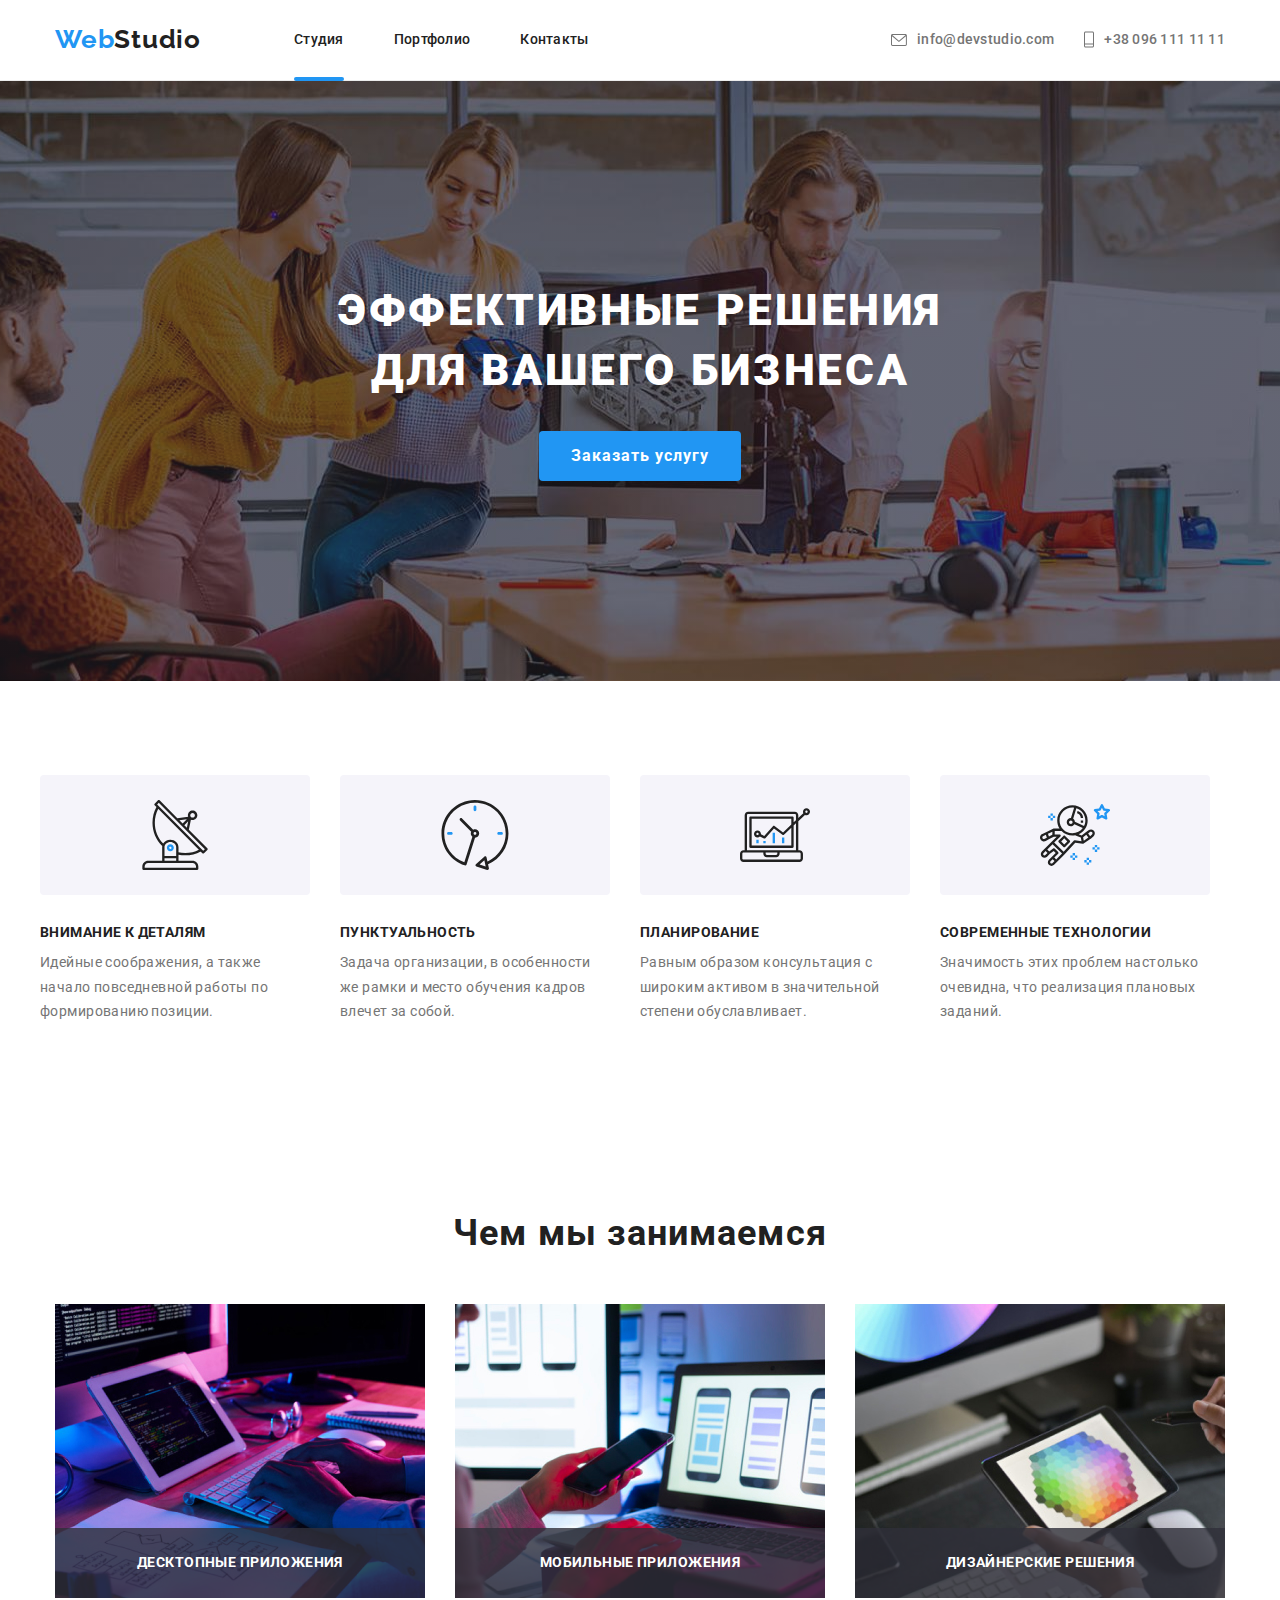
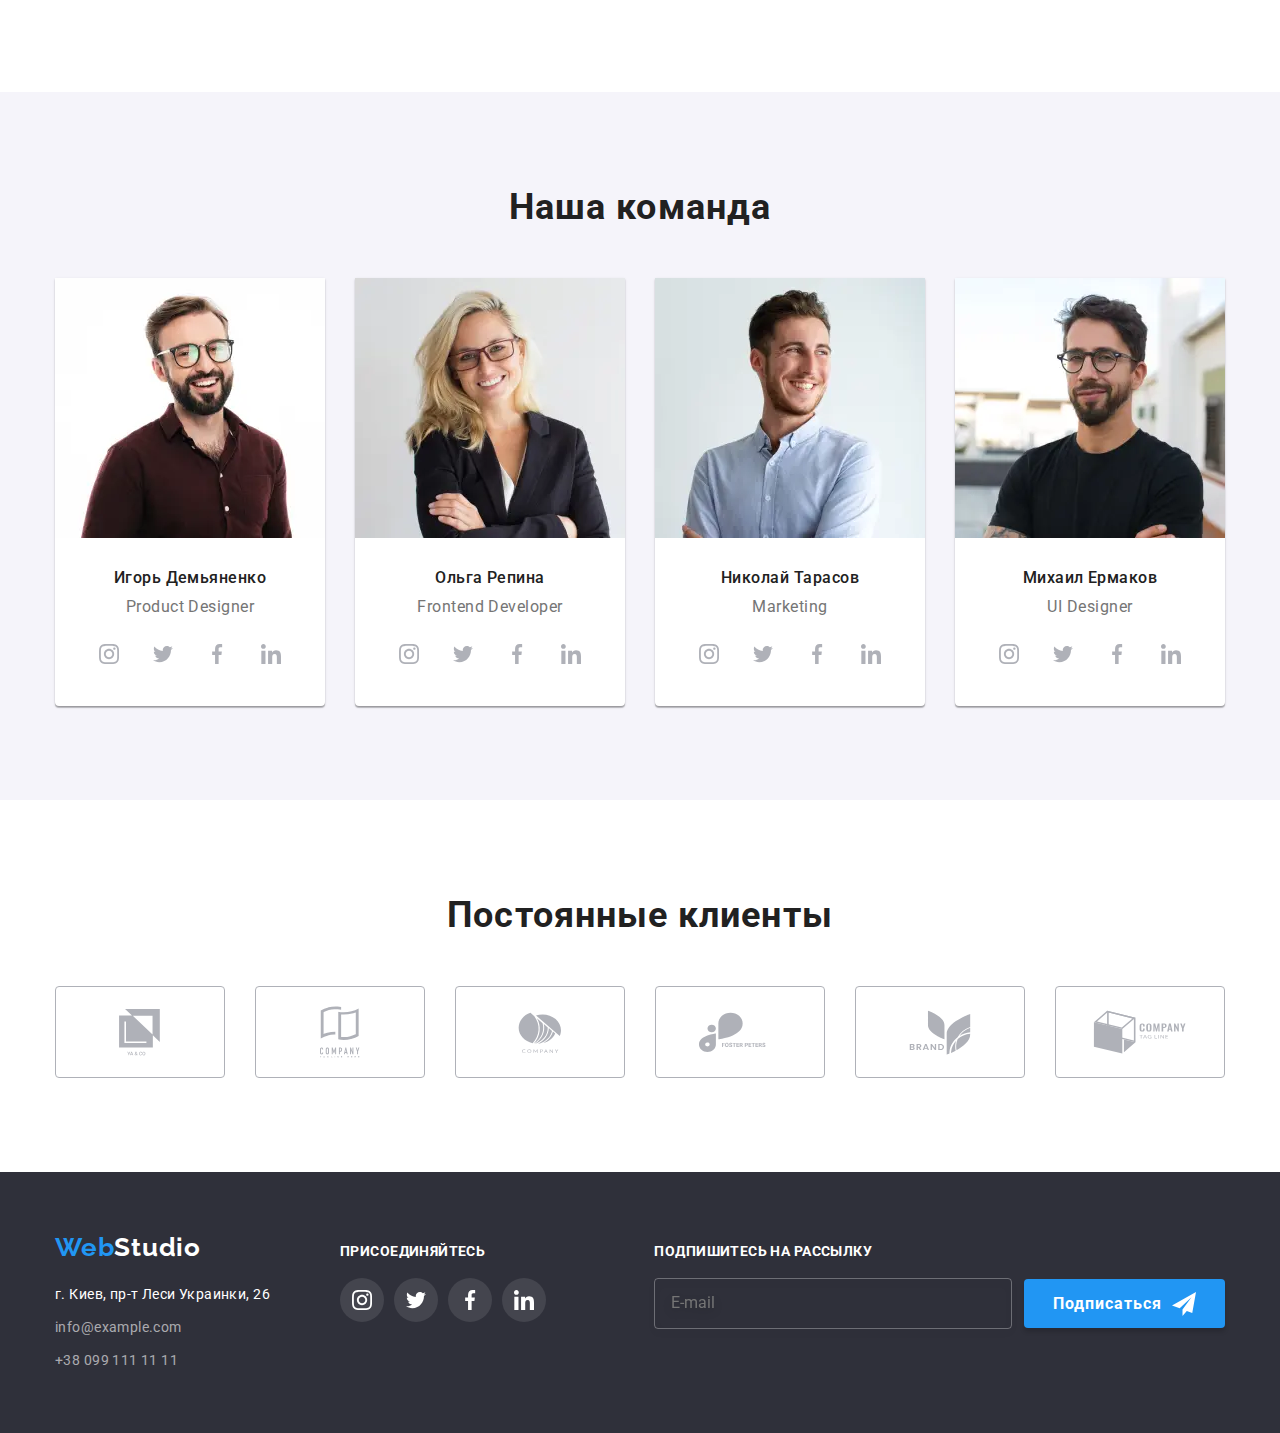
==== index.html @ b98cf5eb "added mobile and tablet version for index.html header and footer" ====
<!DOCTYPE html>
<html lang="ru">
  <head>
    <meta charset="UTF-8" />
    <meta http-equiv="X-UA-Compatible" content="IE=edge" />
    <meta name="viewport" content="width=device-width, initial-scale=1.0" />
    <title>WebStudio</title>
    <link rel="preconnect" href="https://fonts.googleapis.com" />
    <link rel="preconnect" href="https://fonts.gstatic.com" crossorigin />
    <link
      href="https://fonts.googleapis.com/css2?family=Raleway:wght@700&family=Roboto:wght@400;500;700;900&display=swap"
      rel="stylesheet"
    />
    <link
      rel="stylesheet"
      href="https://cdnjs.cloudflare.com/ajax/libs/modern-normalize/1.1.0/modern-normalize.min.css"
    />
    <link rel="stylesheet" href="css/main.min.css" />
  </head>
  <body>
    <!-- /* -------------------header-------------------------- */ -->
    <header class="header-main">
      <div class="container header-container nav-pos">
        <nav>
          <div class="nav-pos">
            <a href="index.html" lang="en" class="link logo">
              Web<span class="link logo-color">Studio</span>
            </a>
            <ul class="nav header__nav">
              <li class="nav__item">
                <a href="index.html" class="nav__link current">Студия</a>
              </li>
              <li class="nav__item">
                <a href="portfolio.html" class="nav__link">Портфолио</a>
              </li>
              <li class="nav__item">
                <a href="" class="nav__link">Контакты</a>
              </li>
            </ul>
          </div>
        </nav>
        <ul class="nav-contacts">
          <li class="nav-contacts__item">
            <a class="nav-contacts__link" href="mailto:info@devstudio.com">
              <svg width="16px" height="20px" class="header-icon">
                <use href="./images/symbol-defs.svg#icon-mail"></use>
              </svg>
              info@devstudio.com</a
            >
          </li>
          <li class="nav-contacts__item">
            <a class="nav-contacts__link" href="tel:+380961111111">
              <svg width="10px" height="17px" class="header-icon">
                <use href="./images/symbol-defs.svg#icon-phone"></use>
              </svg>
              +38 096 111 11 11</a
            >
          </li>
        </ul>
        <button class="mobile-menu-button" type="button">
          <svg class="mobile-menu-button-icon">
            <use href="./images/symbol-defs.svg#icon-menu"></use>
          </svg>
        </button>
      </div>
    </header>
    <!-- /* -------------------main-------------------------- */ -->
    <main>
      <section class="hero-section overlay">
        <div class="container">
          <h1 class="hero-title">Эффективные решения для вашего бизнеса</h1>
          <button type="button" data-modal-open class="main-btn">
            Заказать услугу
          </button>
        </div>
      </section>
      <section class="section1 section">
        <div class="container">
          <h2 class="section1-header visually-hidden">Наши преимущества</h2>
          <ul class="list section1">
            <li class="item">
              <div class="icon-box">
                <svg width="70px" height="70px">
                  <use href="./images/symbol-defs.svg#icon-antenna"></use>
                </svg>
              </div>
              <h3 class="section1-title">Внимание к деталям</h3>
              <p class="section1-text">
                Идейные соображения, а также начало повседневной работы по
                формированию позиции.
              </p>
            </li>
            <li class="item">
              <div class="icon-box">
                <svg width="70px" height="70px">
                  <use href="./images/symbol-defs.svg#icon-clock"></use>
                </svg>
              </div>
              <h3 class="section1-title">Пунктуальность</h3>
              <p class="section1-text">
                Задача организации, в особенности же рамки и место обучения
                кадров влечет за собой.
              </p>
            </li>
            <li class="item">
              <div class="icon-box">
                <svg width="70px" height="70px">
                  <use href="./images/symbol-defs.svg#icon-diagram"></use>
                </svg>
              </div>
              <h3 class="section1-title">Планирование</h3>
              <p class="section1-text">
                Равным образом консультация с широким активом в значительной
                степени обуславливает.
              </p>
            </li>
            <li class="item">
              <div class="icon-box">
                <svg width="70px" height="70px">
                  <use href="./images/symbol-defs.svg#icon-astronaut"></use>
                </svg>
              </div>
              <h3 class="section1-title">Современные технологии</h3>
              <p class="section1-text">
                Значимость этих проблем настолько очевидна, что реализация
                плановых заданий.
              </p>
            </li>
          </ul>
        </div>
      </section>
      <section class="section about-us-section">
        <div class="container padding0">
          <h2 class="section2-header">Чем мы занимаемся</h2>
          <ul class="list section2">
            <li class="item">
              <img src="images/box1.jpg" alt="Верстка" width="370" />
              <div class="about-us-box">
                <p class="about-us-text">Десктопные приложения</p>
              </div>
            </li>
            <li class="item">
              <img
                src="images/box2.jpg"
                alt="Настройка веб сайта"
                width="370"
              />
              <div class="about-us-box">
                <p class="about-us-text">Мобильные приложения</p>
              </div>
            </li>
            <li class="item">
              <img src="images/box3.jpg" alt="Дизайн" width="370" />
              <div class="about-us-box">
                <p class="about-us-text">Дизайнерские решения</p>
              </div>
            </li>
          </ul>
        </div>
      </section>
      <section class="section team">
        <div class="container">
          <h2 class="section3-header">Наша команда</h2>
          <ul class="list section3">
            <li class="item">
              <picture>
                <source
                  media="(min-width: 1200px)"
                  srcset="
                    ./images/team/team1.webp    1x,
                    ./images/team/team1@2x.webp 2x
                  "
                  type="image/webp"
                />
                <source
                  media="(min-width: 1200px)"
                  srcset="
                    ./images/team/team1.jpg    1x,
                    ./images/team/team1@2x.jpg 2x
                  "
                />
                <source media="(min-width: 768px)"
                srcset="./images/team/team1-tablet.webp 1x,
                ./images/team/team1-tablet@2x.webp 2x" " type="image/webp" />
                <source
                  media="(min-width: 768px)"
                  srcset="
                    ./images/team/team1-tablet.jpg    1x,
                    ./images/team/team1-tablet@2x.jpg 2x
                  "
                />
                <source
                  media="(min-width: 280px)"
                  srcset="
                    ./images/team/team1-mobile.webp    1x,
                    ./images/team/team1-mobile@2x.webp 2x
                  "
                  type="image/webp"
                />
                <source
                  media="(min-width: 280px)"
                  srcset="
                    ./images/team/team1-mobile.jpg    1x,
                    ./images/team/team1-mobile@2x.jpg 2x
                  "
                />
                <img
                  src="./images/team/team1.jpg"
                  alt="Игорь Демьяненко"
                  loading="lazy"
                />
              </picture>
              <div class="card-align">
                <h3 class="section3-title">Игорь Демьяненко</h3>
                <p lang="en" class="section3-text">Product Designer</p>
                <ul class="team-social social-list list">
                  <li class="social-item">
                    <a href="" class="social-link link">
                      <svg class="social-icon" width="20px" height="20px">
                        <use
                          href="./images/symbol-defs.svg#icon-instagram"
                        ></use>
                      </svg>
                    </a>
                  </li>
                  <li class="social-item">
                    <a href="" class="social-link link">
                      <svg class="social-icon" width="20px" height="20px">
                        <use href="./images/symbol-defs.svg#icon-twitter"></use>
                      </svg>
                    </a>
                  </li>
                  <li class="social-item">
                    <a href="" class="social-link link">
                      <svg class="social-icon" width="20px" height="20px">
                        <use
                          href="./images/symbol-defs.svg#icon-facebook"
                        ></use>
                      </svg>
                    </a>
                  </li>
                  <li class="social-item">
                    <a href="" class="social-link link">
                      <svg class="social-icon" width="20px" height="20px">
                        <use
                          href="./images/symbol-defs.svg#icon-linkedin"
                        ></use>
                      </svg>
                    </a>
                  </li>
                </ul>
              </div>
            </li>
            <li class="item">
              <picture>
                <source
                  media="(min-width: 1200px)"
                  srcset="
                    ./images/team/team2.webp    1x,
                    ./images/team/team2@2x.webp 2x
                  "
                  type="image/webp"
                />
                <source
                  media="(min-width: 1200px)"
                  srcset="
                    ./images/team/team2.jpg    1x,
                    ./images/team/team2@2x.jpg 2x
                  "
                />
                <source media="(min-width: 768px)"
                srcset="./images/team/team2-tablet.webp 1x,
                ./images/team/team2-tablet@2x.webp 2x" " type="image/webp" />
                <source
                  media="(min-width: 768px)"
                  srcset="
                    ./images/team/team2-tablet.jpg    1x,
                    ./images/team/team2-tablet@2x.jpg 2x
                  "
                />
                <source
                  media="(min-width: 280px)"
                  srcset="
                    ./images/team/team2-mobile.webp    1x,
                    ./images/team/team2-mobile@2x.webp 2x
                  "
                  type="image/webp"
                />
                <source
                  media="(min-width: 280px)"
                  srcset="
                    ./images/team/team2-mobile.jpg    1x,
                    ./images/team/team2-mobile@2x.jpg 2x
                  "
                />
                <img
                  src="./images/team/team2.jpg"
                  alt="Ольга Репина"
                  loading="lazy"
                />
              </picture>
              <div class="card-align">
                <h3 class="section3-title">Ольга Репина</h3>
                <p lang="en" class="section3-text">Frontend Developer</p>
                <ul class="team-social social-list list">
                  <li class="social-item">
                    <a href="" class="social-link link">
                      <svg class="social-icon" width="20px" height="20px">
                        <use
                          href="./images/symbol-defs.svg#icon-instagram"
                        ></use>
                      </svg>
                    </a>
                  </li>
                  <li class="social-item">
                    <a href="" class="social-link link">
                      <svg class="social-icon" width="20px" height="20px">
                        <use href="./images/symbol-defs.svg#icon-twitter"></use>
                      </svg>
                    </a>
                  </li>
                  <li class="social-item">
                    <a href="" class="social-link link">
                      <svg class="social-icon" width="20px" height="20px">
                        <use
                          href="./images/symbol-defs.svg#icon-facebook"
                        ></use>
                      </svg>
                    </a>
                  </li>
                  <li class="social-item">
                    <a href="" class="social-link link">
                      <svg class="social-icon" width="20px" height="20px">
                        <use
                          href="./images/symbol-defs.svg#icon-linkedin"
                        ></use>
                      </svg>
                    </a>
                  </li>
                </ul>
              </div>
            </li>
            <li class="item">
              <picture>
                <source
                  media="(min-width: 1200px)"
                  srcset="
                    ./images/team/team3.webp    1x,
                    ./images/team/team3@2x.webp 2x
                  "
                  type="image/webp"
                />
                <source
                  media="(min-width: 1200px)"
                  srcset="
                    ./images/team/team3.jpg    1x,
                    ./images/team/team3@2x.jpg 2x
                  "
                />
                <source media="(min-width: 768px)"
                srcset="./images/team/team3-tablet.webp 1x,
                ./images/team/team3-tablet@2x.webp 2x" " type="image/webp" />
                <source
                  media="(min-width: 768px)"
                  srcset="
                    ./images/team/team3-tablet.jpg    1x,
                    ./images/team/team3-tablet@2x.jpg 2x
                  "
                />
                <source
                  media="(min-width: 280px)"
                  srcset="
                    ./images/team/team3-mobile.webp    1x,
                    ./images/team/team3-mobile@2x.webp 2x
                  "
                  type="image/webp"
                />
                <source
                  media="(min-width: 280px)"
                  srcset="
                    ./images/team/team3-mobile.jpg    1x,
                    ./images/team/team3-mobile@2x.jpg 2x
                  "
                />
                <img
                  src="./images/team/team3.jpg"
                  alt="Николай Тарасов"
                  loading="lazy"
                />
              </picture>
              <div class="card-align">
                <h3 class="section3-title">Николай Тарасов</h3>
                <p lang="en" class="section3-text">Marketing</p>
                <ul class="team-social social-list list">
                  <li class="social-item">
                    <a href="" class="social-link link">
                      <svg class="social-icon" width="20px" height="20px">
                        <use
                          href="./images/symbol-defs.svg#icon-instagram"
                        ></use>
                      </svg>
                    </a>
                  </li>
                  <li class="social-item">
                    <a href="" class="social-link link">
                      <svg class="social-icon" width="20px" height="20px">
                        <use href="./images/symbol-defs.svg#icon-twitter"></use>
                      </svg>
                    </a>
                  </li>
                  <li class="social-item">
                    <a href="" class="social-link link">
                      <svg class="social-icon" width="20px" height="20px">
                        <use
                          href="./images/symbol-defs.svg#icon-facebook"
                        ></use>
                      </svg>
                    </a>
                  </li>
                  <li class="social-item">
                    <a href="" class="social-link link">
                      <svg class="social-icon" width="20px" height="20px">
                        <use
                          href="./images/symbol-defs.svg#icon-linkedin"
                        ></use>
                      </svg>
                    </a>
                  </li>
                </ul>
              </div>
            </li>
            <li class="item">
              <picture>
                <source
                  media="(min-width: 1200px)"
                  srcset="
                    ./images/team/team4.webp    1x,
                    ./images/team/team4@2x.webp 2x
                  "
                  type="image/webp"
                />
                <source
                  media="(min-width: 1200px)"
                  srcset="
                    ./images/team/team4.jpg    1x,
                    ./images/team/team4@2x.jpg 2x
                  "
                />
                <source media="(min-width: 768px)"
                srcset="./images/team/team4-tablet.webp 1x,
                ./images/team/team4-tablet@2x.webp 2x" " type="image/webp" />
                <source
                  media="(min-width: 768px)"
                  srcset="
                    ./images/team/team4-tablet.jpg    1x,
                    ./images/team/team4-tablet@2x.jpg 2x
                  "
                />
                <source
                  media="(min-width: 280px)"
                  srcset="
                    ./images/team/team4-mobile.webp    1x,
                    ./images/team/team4-mobile@2x.webp 2x
                  "
                  type="image/webp"
                />
                <source
                  media="(min-width: 280px)"
                  srcset="
                    ./images/team/team4-mobile.jpg    1x,
                    ./images/team/team4-mobile@2x.jpg 2x
                  "
                />
                <img
                  src="./images/team/team4.jpg"
                  alt="Михаил Ермаков"
                  loading="lazy"
                />
              </picture>
              <div class="card-align">
                <h3 class="section3-title">Михаил Ермаков</h3>
                <p lang="en" class="section3-text">UI Designer</p>
                <ul class="team-social social-list list">
                  <li class="social-item">
                    <a href="" class="social-link link">
                      <svg class="social-icon" width="20px" height="20px">
                        <use
                          href="./images/symbol-defs.svg#icon-instagram"
                        ></use>
                      </svg>
                    </a>
                  </li>
                  <li class="social-item">
                    <a href="" class="social-link link">
                      <svg class="social-icon" width="20px" height="20px">
                        <use href="./images/symbol-defs.svg#icon-twitter"></use>
                      </svg>
                    </a>
                  </li>
                  <li class="social-item">
                    <a href="" class="social-link link">
                      <svg class="social-icon" width="20px" height="20px">
                        <use
                          href="./images/symbol-defs.svg#icon-facebook"
                        ></use>
                      </svg>
                    </a>
                  </li>
                  <li class="social-item">
                    <a href="" class="social-link link">
                      <svg class="social-icon" width="20px" height="20px">
                        <use
                          href="./images/symbol-defs.svg#icon-linkedin"
                        ></use>
                      </svg>
                    </a>
                  </li>
                </ul>
              </div>
            </li>
          </ul>
        </div>
      </section>
      <section class="section">
        <div class="container">
          <h2 class="section4-header">Постоянные клиенты</h2>
          <ul class="list company-list">
            <li class="item">
              <a class="company-link link" href="">
                <svg class="company-icon" width="41px" height="46.7px">
                  <use href="./images/symbol-defs.svg#icon-company1"></use>
                </svg>
              </a>
            </li>
            <li class="item">
              <a class="company-link link" href="">
                <svg class="company-icon" width="40px" height="52px">
                  <use href="./images/symbol-defs.svg#icon-company2"></use>
                </svg>
              </a>
            </li>
            <li class="item">
              <a class="company-link link" href="">
                <svg class="company-icon" width="43.46px" height="41.18px">
                  <use href="./images/symbol-defs.svg#icon-company3"></use>
                </svg>
              </a>
            </li>
            <li class="item">
              <a class="company-link link" href="">
                <svg class="company-icon" width="84.44px" height="40.62px">
                  <use href="./images/symbol-defs.svg#icon-company4"></use>
                </svg>
              </a>
            </li>
            <li class="item">
              <a class="company-link link" href="">
                <svg class="company-icon" width="62.54px" height="45.43px">
                  <use href="./images/symbol-defs.svg#icon-company5"></use>
                </svg>
              </a>
            </li>
            <li class="item">
              <a class="company-link link" href="">
                <svg class="company-icon" width="93.79px" height="43.93px">
                  <use href="./images/symbol-defs.svg#icon-company6"></use>
                </svg>
              </a>
            </li>
          </ul>
        </div>
      </section>
    </main>
    <!-- /* -------------------footer-------------------------- */ -->
    <footer class="footer">
      <div class="container footer-items">
        <div class="footer-wrap">
          <div class="footer-inf">
            <a href="index.html" lang="en" class="link logo footer-logo">
              Web<span class="link logo-color-footer">Studio</span>
            </a>
            <address class="footer-address">
              <ul class="list address-margin">
                <li class="item">
                  <p>г. Киев, пр-т Леси Украинки, 26</p>
                </li>
                <li class="item">
                  <a class="footer-info link" href="mailto:info@example.com"
                    >info@example.com</a
                  >
                </li>
                <li class="item">
                  <a class="footer-info link" href="tel:+380991111111"
                    >+38 099 111 11 11</a
                  >
                </li>
              </ul>
            </address>
          </div>
          <div class="join-us-container">
            <h3 class="footer-social-title">ПРИСОЕДИНЯЙТЕСЬ</h3>
            <ul class="team-social social-list list">
              <li class="social-item">
                <a href="" class="social-link footer-social-link link">
                  <svg class="social-icon" width="20px" height="20px">
                    <use href="./images/symbol-defs.svg#icon-instagram"></use>
                  </svg>
                </a>
              </li>
              <li class="social-item">
                <a href="" class="social-link footer-social-link link">
                  <svg class="social-icon" width="20px" height="20px">
                    <use href="./images/symbol-defs.svg#icon-twitter"></use>
                  </svg>
                </a>
              </li>
              <li class="social-item">
                <a href="" class="social-link footer-social-link link">
                  <svg class="social-icon" width="20px" height="20px">
                    <use href="./images/symbol-defs.svg#icon-facebook"></use>
                  </svg>
                </a>
              </li>
              <li class="social-item">
                <a href="" class="social-link footer-social-link link">
                  <svg class="social-icon" width="20px" height="20px">
                    <use href="./images/symbol-defs.svg#icon-linkedin"></use>
                  </svg>
                </a>
              </li>
            </ul>
          </div>
        </div>
        <div class="subscribe-section">
          <h3 class="footer-social-title">Подпишитесь на рассылку</h3>
          <form
            class="footer-form"
            name="signup-form"
            autocomplete="on"
            novalidate
          >
            <div class="subscribe-form-container">
              <label for="email" class="subscribe-form-label">
                <input
                  type="email"
                  name="email"
                  id="email"
                  class="subscribe-form-input"
                  placeholder="E-mail"
                />
              </label>
              <button type="submit" class="form-btn">
                Подписаться
                <svg class="form-btn-icon" width="24px" height="24px">
                  <use href="./images/icons.svg#icon-send"></use>
                </svg>
              </button>
            </div>
          </form>
        </div>
      </div>
    </footer>
    <!-- /* -------------------modal-------------------------- */ -->
    <div class="backdrop is-hidden" data-modal>
      <div class="modal">
        <button type="button" data-modal-close class="modal-btn button">
          <svg class="modal-close" width="11px" height="11px">
            <use href="./images/symbol-defs.svg#icon-close"></use>
          </svg>
        </button>
        <form action="#" class="modal-form">
          <p class="modal-form-header">
            Оставьте свои данные, мы вам перезвоним
          </p>

          <label for="" class="modal-form-field"
            >Имя
            <span class="form-input-wrap">
              <input
                type="text"
                class="modal-form-input"
                name="person-name"
                minlength="3"
                pattern="[a-zA-Zа-яёА-ЯЁ]+"
                title="Допустимы только знаки кириллицы и латиницы"
              />
              <svg class="modal-form-input-icon">
                <use href="./images/icons.svg#icon-user"></use>
              </svg>
            </span>
          </label>
          <label for="" class="modal-form-field"
            >Телефон
            <span class="form-input-wrap">
              <input
                type="text"
                class="modal-form-input"
                name="person-tel"
                minlength="12"
                pattern="[0-9]{12}"
                title="380123456789"
              />
              <svg class="modal-form-input-icon">
                <use href="./images/icons.svg#icon-phone"></use>
              </svg>
            </span>
          </label>
          <label for="" class="modal-form-field"
            >Почта
            <span class="form-input-wrap">
              <input
                type="text"
                class="modal-form-input"
                name="person-mail"
                required
              />
              <svg class="modal-form-input-icon">
                <use href="./images/icons.svg#icon-mail"></use>
              </svg>
            </span>
          </label>
          <label for="" class="modal-form-field"
            >Комментарий
            <textarea
              class="modal-form-message"
              name="person-message"
              placeholder="Введите текст"
            ></textarea>
          </label>
          <input
            class="modal-check-box visually-hidden"
            type="checkbox"
            id="accept"
          />
          <label class="modal-form-checkbox-label" for="accept">
            Соглашаюсь с рассылкой и принимаю
            <a href="#" class="modal-form-link">Условия договора</a>
          </label>
          <button class="modal-form-button" type="submit">Отправить</button>
        </form>
      </div>
    </div>
    <script src="./js/modal.js"></script>
  </body>
</html>
---- css/main.min.css ----
:root{--accent-color: #2196f3;--main-title-color: #212121;--main-text-color: #757575;--main-background-color: #e5e5e5;--secondary-background-color: #2f303a;--thirdly-background-color: #f5f4fa;--icons-color: #afb1b8;--transition: cubic-bezier(0.4, 0, 0.2, 1)}.visually-hidden{position:absolute;white-space:nowrap;width:1px;height:1px;overflow:hidden;border:0;padding:0;clip:rect(0 0 0 0);clip-path:inset(50%);margin:-1px}p,h1,h2,h3,h4,h5,h6{margin:0}ul{margin:0;padding:0}body{font-family:roboto, sans-serif;color:var(--main-text-color)}.button{cursor:pointer;display:block}.list{padding:0;margin:0;list-style:none}.link{text-decoration:none;transition-property:color, fill, background-color, border;transition-duration:250ms;transition-timing-function:cubic-bezier(0.4, 0, 0.2, 1)}.padding0{padding-top:0}img{display:block;max-width:100%;height:auto}.is-hidden{visibility:hidden;opacity:0;pointer-events:none}.logo{font-weight:bold;font-size:24px;line-height:1.17;letter-spacing:0.03em;font-family:Raleway;font-style:normal;color:#2196f3;padding-top:16px;padding-bottom:16px}@media screen and (min-width: 768px){.logo{margin-right:88px;padding-top:26px;padding-bottom:26px}}@media screen and (min-width: 1200px){.logo{font-size:26px;line-height:1.19;margin-right:93px;padding-top:24px;padding-bottom:25px}}.logo-color{color:var(--main-title-color)}.logo-color-footer{color:white}.container{padding-right:15px;padding-left:15px;margin:0 auto}@media screen and (min-width: 480px){.container{width:480px}}@media screen and (min-width: 768px){.container{width:768px}}@media screen and (min-width: 1200px){.container{width:1200px}}.hero-section{text-align:center;padding-bottom:210px;padding-top:200px;background-color:var(--secondary-background-color)}.section{padding-top:60px;padding-bottom:60px}@media screen and (min-width: 1200px){.section{padding-top:94px;padding-bottom:94px}}.social-list{display:flex;justify-content:center}.social-item{width:44px;height:44px;margin-right:10px}.social-item:last-child{margin-right:0px}.social-link{width:100%;height:100%;display:block;border-radius:50%;color:white;display:flex;align-items:center;justify-content:center}.social-link:hover,.social-link:focus{background-color:var(--accent-color)}.social-link:hover .social-icon,.social-link:focus .social-icon{fill:currentColor}.social-icon{width:20px;height:20px;fill:#afb1b8}.footer-social-link{background-color:rgba(255,255,255,0.1)}.footer-social-link .social-icon{fill:white}.section1-header{visibility:hidden}.section2-header{margin-bottom:50px;font-weight:bold;font-size:36px;line-height:1.17;text-align:center;letter-spacing:0.03em;color:var(--main-title-color)}.list-item-title{font-weight:bold;font-size:18px;line-height:2;letter-spacing:0.06em;color:var(--main-title-color)}.modal-form-header{margin-bottom:12px;font-weight:700;font-size:20px;line-height:1.15;text-align:center;letter-spacing:0.03em;color:var(--main-title-color)}.portfolio-header{visibility:hidden}.section3-header{margin-bottom:50px;text-align:center;font-weight:bold;font-size:36px;line-height:1.17;letter-spacing:0.03em;color:var(--main-title-color)}.header-icon{margin-right:10px}.header-main{border-bottom:1px solid #ececec}.portfolio-header{visibility:hidden}.backdrop{width:100vw;height:100vh;position:fixed;top:0;background:rgba(0,0,0,0.2);transition:visibility 500ms cubic-bezier(0.4, 0, 0.2, 1),opacity 1000ms cubic-bezier(0.4, 0, 0.2, 1)}.modal{position:absolute;width:528px;height:581px;top:50%;left:50%;transform:translate(-50%, -50%) scale(1);background-color:white;box-shadow:1px,0px,2px rgba(0,0,0,0.2),1px,0px,1px rgba(0,0,0,0.14),3px,0px,1px rgba(0,0,0,0.12);border-radius:4px;transition:transform 500ms cubic-bezier(0.4, 0, 0.2, 1);padding:40px}.modal-btn{display:flex;display:block;justify-items:center;align-items:center;width:30px;height:30px;position:absolute;top:8px;right:8px;border:1px solid rgba(0,0,0,0.1);border-radius:50%;background-color:inherit;transition:fill 250ms var(--transition)}.modal-btn:hover{fill:var(--accent-color)}.modal-form{display:flex;flex-direction:column;width:448px;display:block}.modal-form-header{margin-bottom:12px;font-weight:700;font-size:20px;line-height:1.15;text-align:center;letter-spacing:0.03em;color:var(--main-title-color)}.modal-form-field{margin-bottom:10px;font-size:12px;line-height:1.67;letter-spacing:0.01em;color:var(--main-text-color);display:block}.modal-field:nth-child(4){margin-bottom:20px}.modal-form-input{width:100%;height:40px;padding-left:42px;border:1px solid rgba(33,33,33,0.2);border-radius:4px;transition:border-color 250ms linear}.modal-form-input:focus{outline:none;border-color:var(--accent-color)}.modal-form-message:hover,.modal-form-input:focus,.modal-form-message:focus{outline:none;border-color:var(--accent-color)}.modal-form-input-icon{position:absolute;top:50%;left:12px;width:12px;height:12px;transform:translateY(-50%);fill:var(--main-title-color);transition:fill 250ms var(--transition)}.modal-form-input:focus+.modal-form-input-icon{fill:var(--accent-color)}.form-input-wrap:hover .modal-form-input:focus+.modal-form-input-icon{fill:var(--accent-color)}.form-input-wrap{display:block;position:relative}.form-input-wrap:hover .modal-form-input{border-color:var(--accent-color)}.modal-form-message{width:100%;height:120px;padding:12px 16px;border:1px solid rgba(33,33,33,0.2);border-radius:4px;resize:none;transition:border-color 250ms var(--transition)}.modal-form-button{align-self:center;align-items:center;min-width:200px;min-height:50px;border:0;border-radius:4px;font-weight:700;font-size:16px;line-height:1.88;letter-spacing:0.06em;color:white;background-color:var(--accent-color);box-shadow:0px 4px 4px rgba(0,0,0,0.15);transition:background-color 250ms var(--transition);display:block;margin:0 auto}.modal-form-button:hover{background-color:#188ce8}.modal-form-checkbox-label{display:flex;justify-content:center;align-items:center;margin-bottom:30px;font-size:14px;line-height:1.71;letter-spacing:0.03em;color:var(--primary-title-color);cursor:pointer}.modal-check-box:checked+.modal-form-checkbox-label::before{border:none;background-image:url(../images/check.svg)}.modal-form-checkbox-label::before{display:block;content:"";width:16px;height:15px;margin-right:7px;cursor:pointer;border:2px solid var(--main-title-color);border-radius:2px}.modal-form-link{margin-left:5px;text-decoration-line:underline;color:var(--accent-color)}.modal-btn{display:flex;display:block;justify-items:center;align-items:center;width:30px;height:30px;position:absolute;top:8px;right:8px;border:1px solid rgba(0,0,0,0.1);border-radius:50%;background-color:inherit;transition:fill 250ms var(--transition)}.modal-btn:hover,.modal-btn:focus{fill:var(--accent-color)}.header-main{border-bottom:1px solid #ececec}.header-container{display:flex;align-items:center}@media screen and (max-width: 767px){.header-container{justify-content:space-between}}.nav-pos{display:flex;align-items:center}.nav{display:none}@media screen and (min-width: 768px){.nav{display:flex;padding:0;margin:0;list-style:none}}@media screen and (min-width: 1200px){.nav{margin-right:auto}}.nav__item:not(:last-child){margin-right:50px}.nav__link{display:block;padding-top:21px;padding-bottom:21px;position:relative;text-decoration:none;font-weight:500;font-size:14px;line-height:1.14;letter-spacing:0.02em;color:var(--main-title-color);transition-property:color, fill, background-color, border;transition-duration:250ms;transition-timing-function:cubic-bezier(0.4, 0, 0.2, 1)}.nav__link:hover,.nav__link:focus{color:var(--accent-color)}.nav__link.current::after{content:"";display:block;width:100%;height:4px;border-radius:2px;position:absolute;bottom:-1px;background-color:var(--accent-color);bottom:-12px}.header-icon{margin-right:10px;justify-content:center;align-items:center}.nav-contacts{display:none}@media screen and (min-width: 768px){.nav-contacts{display:block;margin-left:auto;justify-content:center;align-items:center;list-style:none;display:block;font-weight:500;font-size:12px;line-height:1.17;letter-spacing:0.02em;color:var(--main-text-color)}}@media screen and (min-width: 1200px){.nav-contacts{display:flex;font-size:14px;line-height:1.14}}.nav-contacts .nav-contacts__item+.nav-contacts__item{margin-left:0px}@media screen and (min-width: 1200px){.nav-contacts .nav-contacts__item+.nav-contacts__item{margin-left:30px}}@media screen and (min-width: 768px){.nav-contacts__item:not(:last-child){margin-bottom:10px}}@media screen and (min-width: 1200px){.nav-contacts__item:not(:last-child){margin-bottom:0}}.nav-contacts__link{display:flex;fill:currentColor;vertical-align:middle;text-decoration:none;color:var(--main-text-color);align-items:center;transition-property:color, fill, background-color, border;transition-duration:250ms;transition-timing-function:cubic-bezier(0.4, 0, 0.2, 1)}.nav-contacts__link:hover,.nav-contacts__link:focus{color:var(--accent-color)}.mobile-menu-button{padding:0;border:none;background-color:transparent;line-height:0;display:block;width:40px;height:40px}@media screen and (min-width: 768px){.mobile-menu-button{display:none}}.mobile-menu-button-icon{width:24px;height:16px}.overlay{padding-top:118px;padding-bottom:118px;background-color:#c4c4c4;background-image:linear-gradient(to right, rgba(47,48,58,0.4), rgba(47,48,58,0.4)),url("/images/phone-hero.jpg");background-size:cover;background-repeat:no-repeat;background-position:center}@media (min-device-pixel-ratio: 2), (-webkit-min-device-pixel-ratio: 2), (min-resolution: 192dpi), (min-resolution: 2dppx){.overlay{background-image:linear-gradient(rgba(47,48,58,0.4), rgba(47,48,58,0.4)),url("/images/phone-hero@2x.jpg")}}@media screen and (min-width: 768px){.overlay{background-image:linear-gradient(rgba(47,48,58,0.4), rgba(47,48,58,0.4)),url("/images/tablet-hero.jpg")}}@media screen and (min-width: 768px) and (min-device-pixel-ratio: 2), screen and (min-width: 768px) and (-webkit-min-device-pixel-ratio: 2), screen and (min-width: 768px) and (min-resolution: 192dpi), screen and (min-width: 768px) and (min-resolution: 2dppx){.overlay{background-image:linear-gradient(rgba(47,48,58,0.4), rgba(47,48,58,0.4)),url("/images/tablet-hero@2x.jpg")}}@media screen and (min-width: 1200px){.overlay{max-width:1600px;margin:0 auto;padding-top:200px;padding-bottom:200px;background-image:linear-gradient(rgba(47,48,58,0.4), rgba(47,48,58,0.4)),url("/images/hero.jpg")}}@media screen and (min-width: 1200px) and (min-device-pixel-ratio: 2), screen and (min-width: 1200px) and (-webkit-min-device-pixel-ratio: 2), screen and (min-width: 1200px) and (min-resolution: 192dpi), screen and (min-width: 1200px) and (min-resolution: 2dppx){.overlay{background-image:linear-gradient(rgba(47,48,58,0.4), rgba(47,48,58,0.4)),url("/images/hero@2x.jpg")}}.hero-title{margin:0 auto 30px;font-weight:900;font-size:26px;line-height:1.62;text-align:center;letter-spacing:0.06em;text-transform:uppercase;color:white}@media screen and (min-width: 480px){.hero-title{width:360px}}@media screen and (min-width: 1200px){.hero-title{width:696px;font-size:44px;line-height:1.36}}.main-btn{border-radius:4px;min-width:200px;padding:10px 32px;border:0px;margin:auto;font-family:inherit;font-weight:bold;font-size:16px;line-height:1.87;display:flex;letter-spacing:0.06em;color:white;background-color:var(--accent-color);cursor:pointer;transition:background-color 250ms cubic-bezier(0.4, 0, 0.2, 1)}.main-btn:hover,.main-btn:focus{box-shadow:0px 4px 4px rgba(0,0,0,0.15);border-radius:4px}.icon-box{display:flex;justify-content:center;align-items:center;margin-bottom:30px;min-height:120px;background-color:var(--thirdly-background-color);border-radius:4px}.icon-box svg{display:flex}@media screen and (min-width: 768px){.section1{display:flex;flex-wrap:wrap;margin-left:-30px}}.section1 .item{margin-bottom:30px}@media screen and (min-width: 768px){.section1 .item{flex-basis:calc(100% / 2 - 30px);margin-left:30px}}@media screen and (min-width: 1200px){.section1 .item{flex-basis:calc(100% / 4 - 30px);margin-bottom:0px}}.section1-header{visibility:hidden}.section1-title{font-weight:bold;font-size:14px;line-height:1.14;letter-spacing:0.03em;text-transform:uppercase;text-align:center;color:var(--main-title-color)}@media screen and (min-width: 768px){.section1-title{text-align:left}}.section1-text{margin-top:10px;font-weight:normal;font-size:14px;line-height:1.75;letter-spacing:0.03em;text-align:left}@media screen and (max-width: 1199px){.about-us-section{display:none}}.section2{display:flex}.section2 .item{position:relative}.section2 .item+.item{margin-left:30px}.section2-header{margin-bottom:50px;font-weight:bold;font-size:36px;line-height:1.17;text-align:center;letter-spacing:0.03em;color:var(--main-title-color)}.about-us-text{font-weight:700;font-size:14px;line-height:1.14;letter-spacing:0.03em;text-transform:uppercase;color:white}.about-us-box{display:flex;width:100%;height:70px;justify-content:center;align-items:center;position:absolute;bottom:0;background:rgba(47,48,58,0.8)}.team{background-color:#f5f4fa}.section3{margin-bottom:-30px}@media screen and (min-width: 768px){.section3{display:flex;flex-wrap:wrap;margin-left:-30px}}@media screen and (min-width: 1200px){.section3{margin-bottom:0}}.item-color{background-color:white}.card-align{padding-top:30px;padding-bottom:30px}.section3 .item{margin-bottom:30px;border-radius:0px 0px 4px 4px;box-shadow:0px 1px 3px rgba(0,0,0,0.12),0px 1px 1px rgba(0,0,0,0.14),0px 2px 1px rgba(0,0,0,0.2);background-color:white}@media screen and (min-width: 768px){.section3 .item{flex-basis:calc(100% / 2 - 30px);margin-left:30px}}@media screen and (min-width: 1200px){.section3 .item{flex-basis:calc(100% / 4 - 30px);margin-left:30px;margin-bottom:0}}.section3 .item+.item{margin-left:0px}@media screen and (min-width: 768px){.section3 .item+.item{margin-left:30px}}.section3-header{margin-bottom:30px;font-weight:700;font-size:28px;line-height:1.19;text-align:center;letter-spacing:0.03em;color:var(--main-title-color)}@media screen and (min-width: 1200px){.section3-header{margin-bottom:50px;font-size:36px;line-height:1.17}}.section3-title{text-align:center;margin-bottom:10px;font-weight:500;font-size:16px;line-height:1.19;letter-spacing:0.03em;color:var(--main-title-color)}.section3-text{text-align:center;margin-bottom:16px;font-weight:normal;font-size:16px;line-height:1.19;letter-spacing:0.03em}.section4-header{margin-bottom:30px;font-weight:700;font-size:28px;line-height:1.19;text-align:center;letter-spacing:0.03em;color:var(--main-title-color)}@media screen and (min-width: 1200px){.section4-header{margin-bottom:50px;font-size:36px;line-height:1.17}}.company-list{display:flex;flex-wrap:wrap;margin-left:-30px;margin-bottom:-30px}@media screen and (min-width: 1200px){.company-list{margin-bottom:0}}.company-list .item{height:92px;margin-left:30px;margin-bottom:30px;flex-basis:calc(100% / 2 - 30px)}@media screen and (min-width: 768px){.company-list .item{flex-basis:calc(100% / 3 - 30px)}}@media screen and (min-width: 1200px){.company-list .item{flex-basis:calc(100% / 6 - 30px);margin-bottom:0}}.company-icon{fill:#afb1b8;transition-property:color, fill;transition-duration:250ms;transition-timing-function:cubic-bezier(0.4, 0, 0.2, 1)}.company-link{display:flex;justify-content:center;align-items:center;height:100%;width:100%;border:1px solid var(--icons-color);border-radius:4px;color:var(--icons-color)}.company-link:hover .company-icon,.company-link:focus .company-icon{fill:var(--accent-color)}.company-link:hover,.company-link:focus{border-color:var(--accent-color)}.footer{background-color:var(--secondary-background-color);padding-top:60px;padding-bottom:60px}.footer-social-title{font-size:14px;line-height:1.14;line-height:100%;text-align:Left;vertical-align:Top;letter-spacing:0.03em;color:#ffffff;margin-bottom:20px;text-transform:uppercase;text-align:center}@media screen and (min-width: 1200px){.footer-social-title{text-align:left}}.footer-address{margin-top:20px;font-weight:normal;font-size:14px;line-height:1.71;letter-spacing:0.03em;font-style:normal;color:white}.address-margin .item+.item{margin-top:9px}.footer-info{font-weight:normal;font-size:14px;line-height:1.71;letter-spacing:0.03em;font-style:normal;color:rgba(255,255,255,0.6)}.join-us-container{margin-bottom:60px}@media screen and (min-width: 1200px){.join-us-container{margin-bottom:0;margin-right:93px}}.subscribe-section{text-align:center}@media screen and (min-width: 1200px){.subscribe-section{text-align:left}}.footer-form{text-align:center}.subscribe-form-input{width:100%;min-height:50px;padding:15px 16px;margin-bottom:20px;border:1px solid rgba(255,255,255,0.3);filter:drop-shadow(0px 4px 4px rgba(0,0,0,0.15));border-radius:4px;background-color:inherit;color:var(--first-background-color)}.subscribe-form-input:focus{outline:none}@media screen and (min-width: 768px){.subscribe-form-input{display:block;width:450px;margin:0 auto 20px}}@media screen and (min-width: 1200px){.subscribe-form-input{display:inline;width:358px;margin:0 12px 0 0}}.subscribe-form-container{display:block;align-items:center;text-align:center}@media screen and (min-width: 1200px){.subscribe-form-container{text-align:left;display:flex}}.subscribe-form-label{font-weight:400;font-size:16px;line-height:1.25;align-items:center;color:rgba(255,255,255,0.6)}.form-btn{margin:0 auto;padding:10px 29px;font-weight:700;font-size:16px;line-height:1.87;display:flex;align-items:center;text-align:center;letter-spacing:0.06em;cursor:pointer;color:white;background:var(--accent-color);box-shadow:0px 4px 4px rgba(0,0,0,0.15);border-radius:4px;border-style:none}.form-btn:hover,.form-btn:focus{background-color:#2196f3}@media screen and (min-width: 1200px){.form-btn:hover,.form-btn:focus{margin-left:12px}}.form-btn-icon{margin-left:10px}@media screen and (min-width: 1200px){.footer-items{display:flex;align-items:baseline;justify-content:space-between}}.footer-logo{margin-right:0px}.footer-wrap{text-align:center}@media screen and (min-width: 768px){.footer-wrap{display:flex;align-items:baseline;justify-content:space-around}}@media screen and (min-width: 1200px){.footer-wrap{text-align:left}}.footer-inf{margin-bottom:60px}@media screen and (min-width: 1200px){.footer-inf{margin-right:70px;margin-bottom:0px}}.btn-list{display:flex;margin-bottom:50px;justify-content:center;align-items:center}.btn-list .item+.item{margin-left:8px}.help-btn{padding:6px 22px;min-width:73px;border-radius:4px;border:0;font-family:inherit;font-weight:500;font-size:16px;line-height:1.62;text-align:center;letter-spacing:0.03em;cursor:pointer;color:var(--main-title-color);background-color:#f5f4fa;transition-property:color, background-color, box-shadow;transition-duration:250ms;transition-timing-function:cubic-bezier(0.4, 0, 0.2, 1)}.help-btn:hover,.help-btn:focus{box-shadow:0px 3px 1px rgba(0,0,0,0.1),0px 1px 2px rgba(0,0,0,0.08),0px 2px 2px rgba(0,0,0,0.12);font-family:inherit;color:white;background-color:var(--accent-color)}.list-item-title{font-weight:bold;font-size:18px;line-height:2;letter-spacing:0.06em;color:var(--main-title-color)}.list-item-text{margin-top:4x;color:#757575;font-weight:normal;font-size:16px;line-height:1.87;letter-spacing:0.03em}.help-card-align{padding-top:20px;padding-bottom:20px;padding-left:24px;padding-right:24px;border-right:1px solid #eeeeee;border-bottom:1px solid #eeeeee;border-left:1px solid #eeeeee}.help-card-list{display:flex;flex-wrap:wrap}.help-card-list .item:hover,.help-card-list .item:focus{box-shadow:0px 1px 3px rgba(0,0,0,0.12),0px 1px 1px rgba(0,0,0,0.14),0px 2px 1px rgba(0,0,0,0.2);cursor:pointer}.help-card-list .link{display:block;transition:transform 250ms cubic-bezier(0.4, 0, 0.2, 1)}.help-box-link:hover .service-box-text{transform:translateY(-100%)}.service-box-text{padding:63px 24px;width:100%;height:100%;position:absolute;top:100%;left:0;font-size:18px;line-height:1.56;letter-spacing:0.03em;color:white;background-color:rgba(33,150,243,0.9);transition:transform 250ms cubic-bezier(0.47, 0, 0.745, 0.715);overflow-y:scroll}.help-box-align{position:relative;overflow:hidden}.help-card-list img{display:block}.help-card-list .item{margin-right:30px;margin-bottom:30px;background:var(--primary-title-color);border-radius:0px 0px 4px 4px;transition-property:box-shadow;transition-duration:250ms;transition-timing-function:cubic-bezier(0.4, 0, 0.2, 1)}.help-card-list .item:nth-child(3n){margin-right:0px}.help-card-list .item:nth-child(n+7){margin-bottom:0}
/*# sourceMappingURL=main.min.css.map */
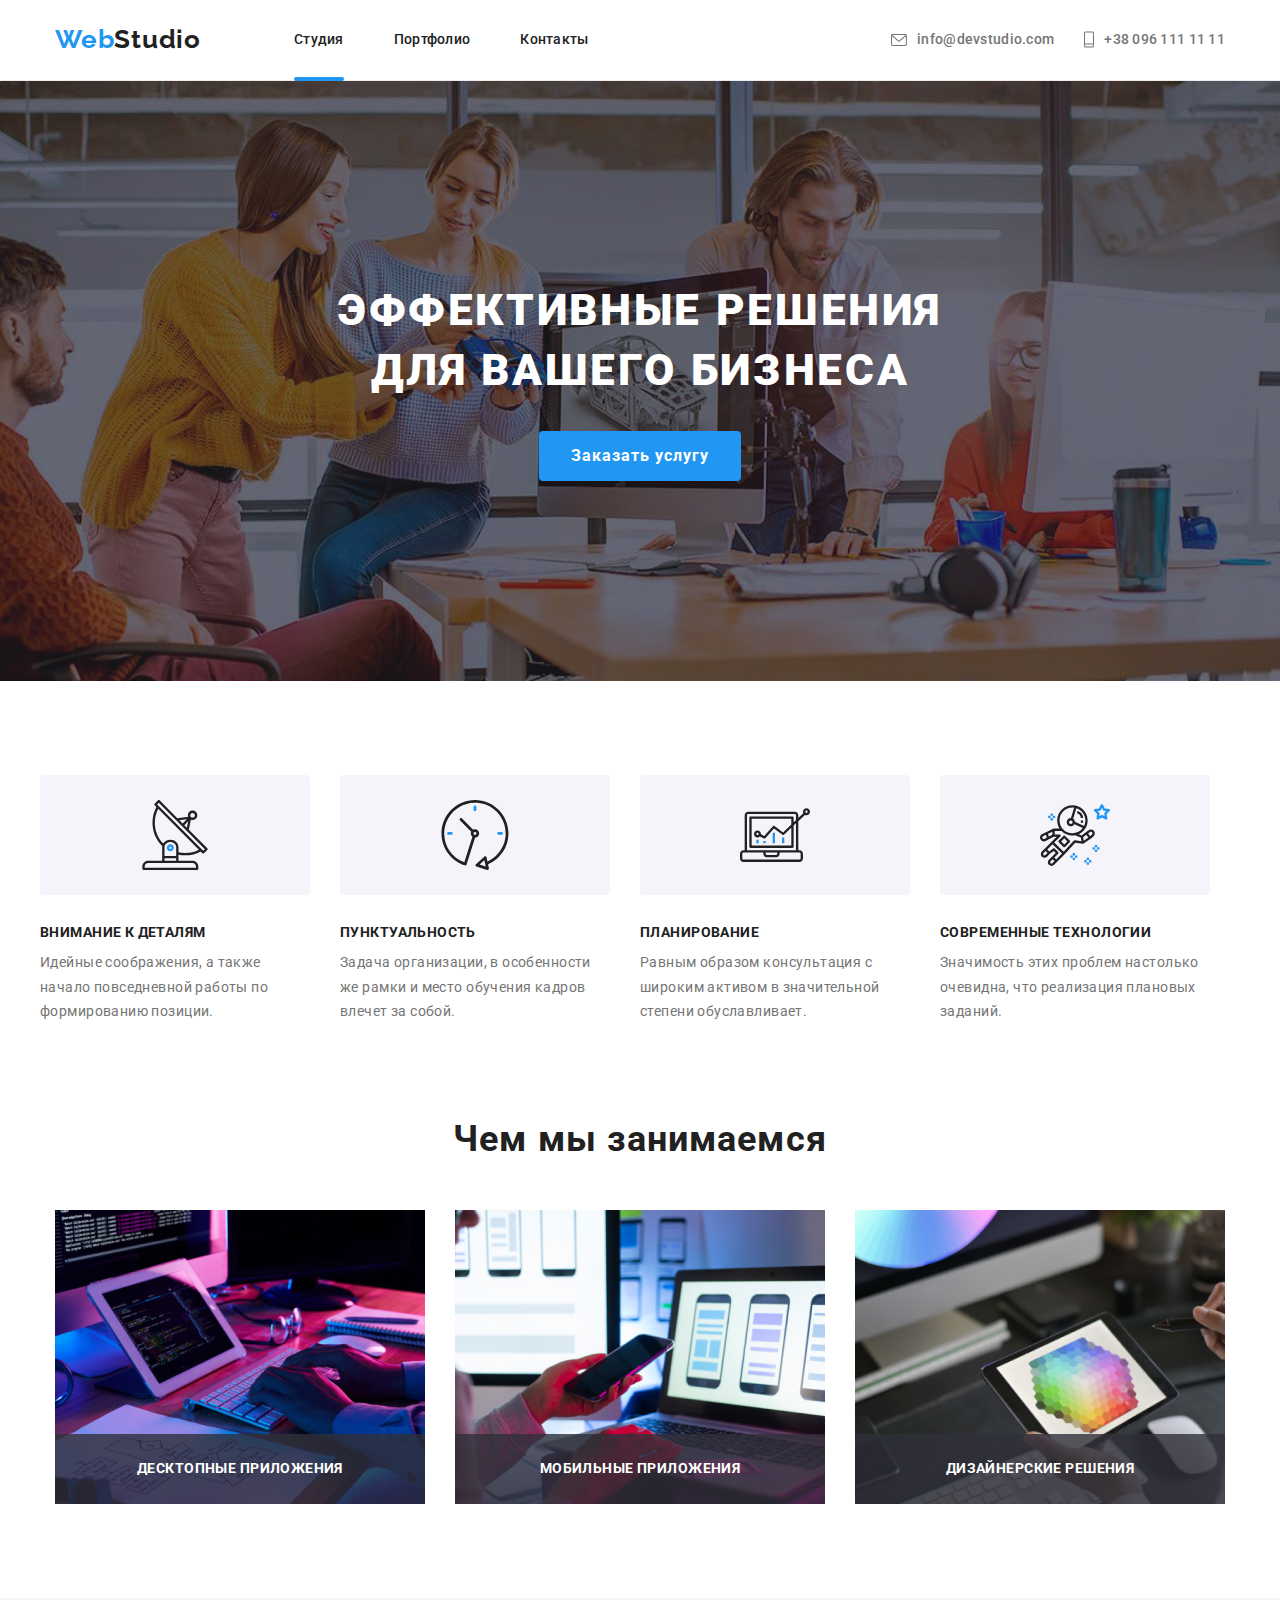
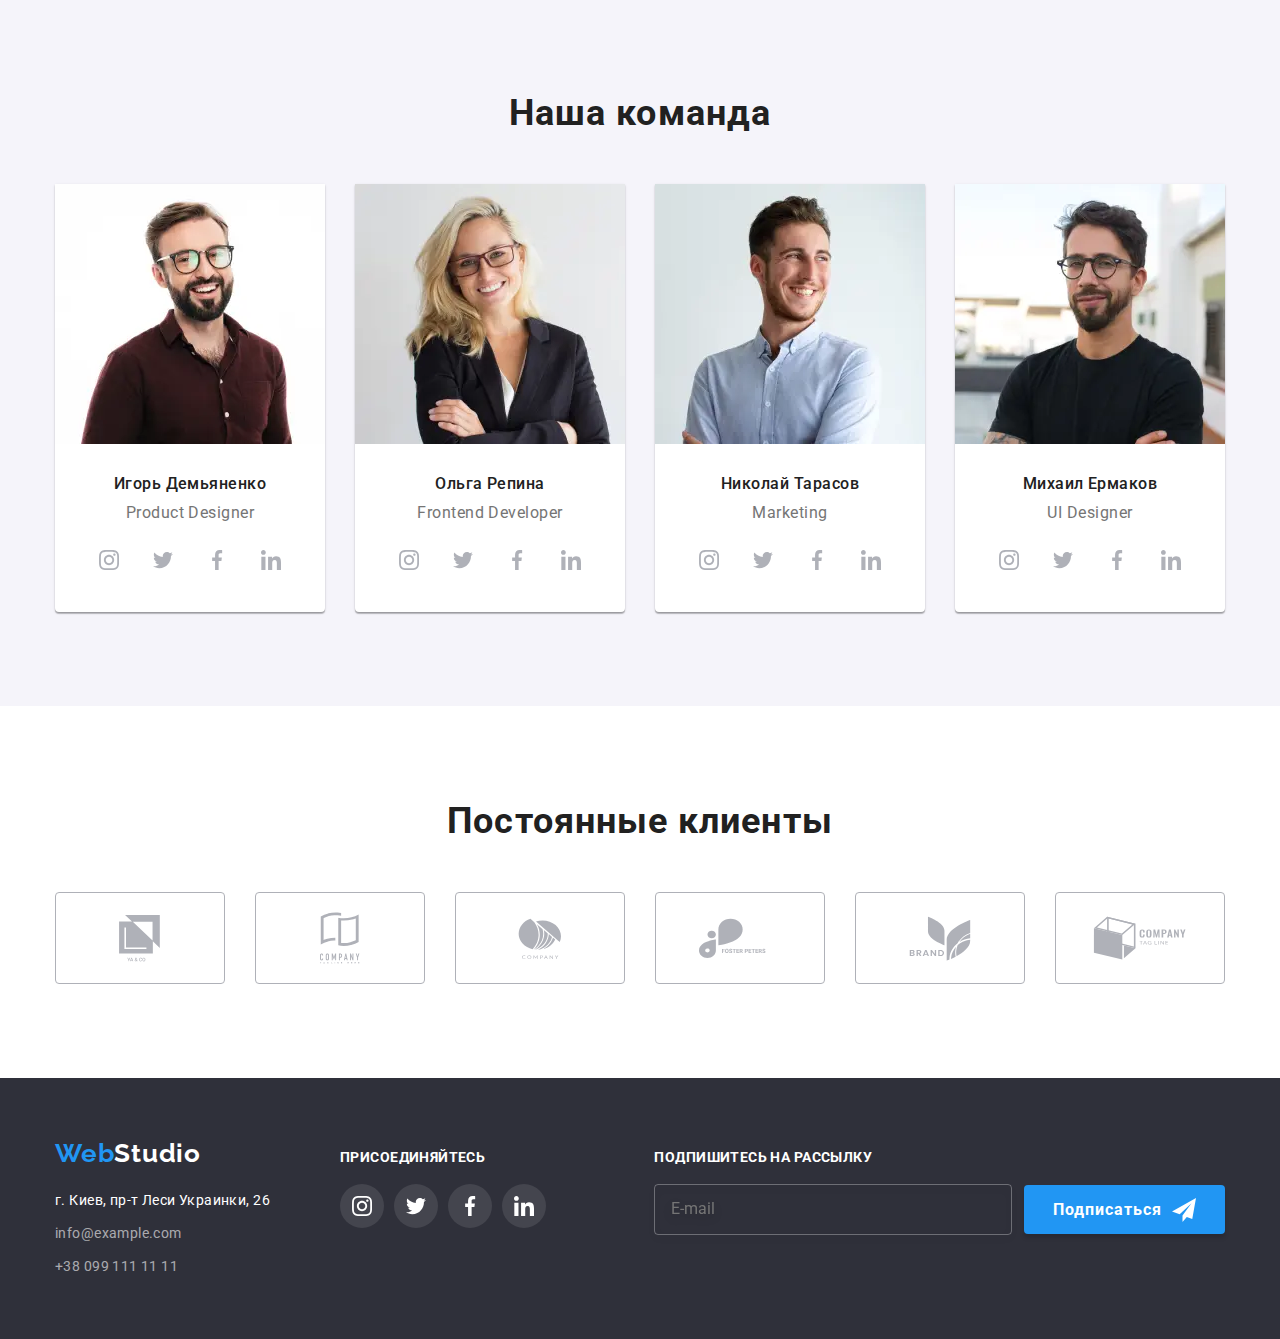
==== commit cac66689: "background-image fix" ====
--- a/index.html
+++ b/index.html
@@ -62,6 +62,58 @@
             <use href="./images/symbol-defs.svg#icon-menu"></use>
           </svg>
         </button>
+      </div>
+      <div class="mobile-menu mob-menu is-hidden">
+        <button class="mobile-menu-button-close mob-menu--close" type="button">
+          <svg class="mobile-menu-button-close-icon">
+            <use href="./img/icons.svg#icon-close"></use>
+          </svg>
+        </button>
+        <nav class="mobile-navigation">
+          <ul class="mobile-navigation-list">
+            <li class="mobile-navigation-item">
+              <a class="mobile-navigation-link mob-current" href="./index.html"
+                >Студия</a
+              >
+            </li>
+            <li class="mobile-navigation-item">
+              <a class="mobile-navigation-link" href="./portfolio.html"
+                >Портфолио</a
+              >
+            </li>
+            <li class="mobile-navigation-item">
+              <a class="mobile-navigation-link" href="">Контакты</a>
+            </li>
+          </ul>
+        </nav>
+        <div class="mobile-contacts-wrapper">
+          <ul class="mobile-contacts">
+            <li class="mobile-contacts-item">
+              <a class="mobile-contacts-phone" href="tel:+380961111111"
+                >+38 096 111 11 11</a
+              >
+            </li>
+            <li class="mobile-contacts-item">
+              <a class="mobile-contacts-email" href="mailto:info@devstudio.com"
+                >info@devstudio.com</a
+              >
+            </li>
+          </ul>
+          <ul class="mobile-social">
+            <li class="mobile-social-item">
+              <a class="mobile-social-link" href="">Instagram</a>
+            </li>
+            <li class="mobile-social-item">
+              <a class="mobile-social-link" href="">Twitter</a>
+            </li>
+            <li class="mobile-social-item">
+              <a class="mobile-social-link" href="">Facebook</a>
+            </li>
+            <li class="mobile-social-item">
+              <a class="mobile-social-link" href="">LinkedIn</a>
+            </li>
+          </ul>
+        </div>
       </div>
     </header>
     <!-- /* -------------------main-------------------------- */ -->
@@ -672,7 +724,6 @@
           <p class="modal-form-header">
             Оставьте свои данные, мы вам перезвоним
           </p>
-
           <label for="" class="modal-form-field"
             >Имя
             <span class="form-input-wrap">
--- a/css/main.min.css
+++ b/css/main.min.css
@@ -1,2 +1,2 @@
-:root{--accent-color: #2196f3;--main-title-color: #212121;--main-text-color: #757575;--main-background-color: #e5e5e5;--secondary-background-color: #2f303a;--thirdly-background-color: #f5f4fa;--icons-color: #afb1b8;--transition: cubic-bezier(0.4, 0, 0.2, 1)}.visually-hidden{position:absolute;white-space:nowrap;width:1px;height:1px;overflow:hidden;border:0;padding:0;clip:rect(0 0 0 0);clip-path:inset(50%);margin:-1px}p,h1,h2,h3,h4,h5,h6{margin:0}ul{margin:0;padding:0}body{font-family:roboto, sans-serif;color:var(--main-text-color)}.button{cursor:pointer;display:block}.list{padding:0;margin:0;list-style:none}.link{text-decoration:none;transition-property:color, fill, background-color, border;transition-duration:250ms;transition-timing-function:cubic-bezier(0.4, 0, 0.2, 1)}.padding0{padding-top:0}img{display:block;max-width:100%;height:auto}.is-hidden{visibility:hidden;opacity:0;pointer-events:none}.logo{font-weight:bold;font-size:24px;line-height:1.17;letter-spacing:0.03em;font-family:Raleway;font-style:normal;color:#2196f3;padding-top:16px;padding-bottom:16px}@media screen and (min-width: 768px){.logo{margin-right:88px;padding-top:26px;padding-bottom:26px}}@media screen and (min-width: 1200px){.logo{font-size:26px;line-height:1.19;margin-right:93px;padding-top:24px;padding-bottom:25px}}.logo-color{color:var(--main-title-color)}.logo-color-footer{color:white}.container{padding-right:15px;padding-left:15px;margin:0 auto}@media screen and (min-width: 480px){.container{width:480px}}@media screen and (min-width: 768px){.container{width:768px}}@media screen and (min-width: 1200px){.container{width:1200px}}.hero-section{text-align:center;padding-bottom:210px;padding-top:200px;background-color:var(--secondary-background-color)}.section{padding-top:60px;padding-bottom:60px}@media screen and (min-width: 1200px){.section{padding-top:94px;padding-bottom:94px}}.social-list{display:flex;justify-content:center}.social-item{width:44px;height:44px;margin-right:10px}.social-item:last-child{margin-right:0px}.social-link{width:100%;height:100%;display:block;border-radius:50%;color:white;display:flex;align-items:center;justify-content:center}.social-link:hover,.social-link:focus{background-color:var(--accent-color)}.social-link:hover .social-icon,.social-link:focus .social-icon{fill:currentColor}.social-icon{width:20px;height:20px;fill:#afb1b8}.footer-social-link{background-color:rgba(255,255,255,0.1)}.footer-social-link .social-icon{fill:white}.section1-header{visibility:hidden}.section2-header{margin-bottom:50px;font-weight:bold;font-size:36px;line-height:1.17;text-align:center;letter-spacing:0.03em;color:var(--main-title-color)}.list-item-title{font-weight:bold;font-size:18px;line-height:2;letter-spacing:0.06em;color:var(--main-title-color)}.modal-form-header{margin-bottom:12px;font-weight:700;font-size:20px;line-height:1.15;text-align:center;letter-spacing:0.03em;color:var(--main-title-color)}.portfolio-header{visibility:hidden}.section3-header{margin-bottom:50px;text-align:center;font-weight:bold;font-size:36px;line-height:1.17;letter-spacing:0.03em;color:var(--main-title-color)}.header-icon{margin-right:10px}.header-main{border-bottom:1px solid #ececec}.portfolio-header{visibility:hidden}.backdrop{width:100vw;height:100vh;position:fixed;top:0;background:rgba(0,0,0,0.2);transition:visibility 500ms cubic-bezier(0.4, 0, 0.2, 1),opacity 1000ms cubic-bezier(0.4, 0, 0.2, 1)}.modal{position:absolute;width:528px;height:581px;top:50%;left:50%;transform:translate(-50%, -50%) scale(1);background-color:white;box-shadow:1px,0px,2px rgba(0,0,0,0.2),1px,0px,1px rgba(0,0,0,0.14),3px,0px,1px rgba(0,0,0,0.12);border-radius:4px;transition:transform 500ms cubic-bezier(0.4, 0, 0.2, 1);padding:40px}.modal-btn{display:flex;display:block;justify-items:center;align-items:center;width:30px;height:30px;position:absolute;top:8px;right:8px;border:1px solid rgba(0,0,0,0.1);border-radius:50%;background-color:inherit;transition:fill 250ms var(--transition)}.modal-btn:hover{fill:var(--accent-color)}.modal-form{display:flex;flex-direction:column;width:448px;display:block}.modal-form-header{margin-bottom:12px;font-weight:700;font-size:20px;line-height:1.15;text-align:center;letter-spacing:0.03em;color:var(--main-title-color)}.modal-form-field{margin-bottom:10px;font-size:12px;line-height:1.67;letter-spacing:0.01em;color:var(--main-text-color);display:block}.modal-field:nth-child(4){margin-bottom:20px}.modal-form-input{width:100%;height:40px;padding-left:42px;border:1px solid rgba(33,33,33,0.2);border-radius:4px;transition:border-color 250ms linear}.modal-form-input:focus{outline:none;border-color:var(--accent-color)}.modal-form-message:hover,.modal-form-input:focus,.modal-form-message:focus{outline:none;border-color:var(--accent-color)}.modal-form-input-icon{position:absolute;top:50%;left:12px;width:12px;height:12px;transform:translateY(-50%);fill:var(--main-title-color);transition:fill 250ms var(--transition)}.modal-form-input:focus+.modal-form-input-icon{fill:var(--accent-color)}.form-input-wrap:hover .modal-form-input:focus+.modal-form-input-icon{fill:var(--accent-color)}.form-input-wrap{display:block;position:relative}.form-input-wrap:hover .modal-form-input{border-color:var(--accent-color)}.modal-form-message{width:100%;height:120px;padding:12px 16px;border:1px solid rgba(33,33,33,0.2);border-radius:4px;resize:none;transition:border-color 250ms var(--transition)}.modal-form-button{align-self:center;align-items:center;min-width:200px;min-height:50px;border:0;border-radius:4px;font-weight:700;font-size:16px;line-height:1.88;letter-spacing:0.06em;color:white;background-color:var(--accent-color);box-shadow:0px 4px 4px rgba(0,0,0,0.15);transition:background-color 250ms var(--transition);display:block;margin:0 auto}.modal-form-button:hover{background-color:#188ce8}.modal-form-checkbox-label{display:flex;justify-content:center;align-items:center;margin-bottom:30px;font-size:14px;line-height:1.71;letter-spacing:0.03em;color:var(--primary-title-color);cursor:pointer}.modal-check-box:checked+.modal-form-checkbox-label::before{border:none;background-image:url(../images/check.svg)}.modal-form-checkbox-label::before{display:block;content:"";width:16px;height:15px;margin-right:7px;cursor:pointer;border:2px solid var(--main-title-color);border-radius:2px}.modal-form-link{margin-left:5px;text-decoration-line:underline;color:var(--accent-color)}.modal-btn{display:flex;display:block;justify-items:center;align-items:center;width:30px;height:30px;position:absolute;top:8px;right:8px;border:1px solid rgba(0,0,0,0.1);border-radius:50%;background-color:inherit;transition:fill 250ms var(--transition)}.modal-btn:hover,.modal-btn:focus{fill:var(--accent-color)}.header-main{border-bottom:1px solid #ececec}.header-container{display:flex;align-items:center}@media screen and (max-width: 767px){.header-container{justify-content:space-between}}.nav-pos{display:flex;align-items:center}.nav{display:none}@media screen and (min-width: 768px){.nav{display:flex;padding:0;margin:0;list-style:none}}@media screen and (min-width: 1200px){.nav{margin-right:auto}}.nav__item:not(:last-child){margin-right:50px}.nav__link{display:block;padding-top:21px;padding-bottom:21px;position:relative;text-decoration:none;font-weight:500;font-size:14px;line-height:1.14;letter-spacing:0.02em;color:var(--main-title-color);transition-property:color, fill, background-color, border;transition-duration:250ms;transition-timing-function:cubic-bezier(0.4, 0, 0.2, 1)}.nav__link:hover,.nav__link:focus{color:var(--accent-color)}.nav__link.current::after{content:"";display:block;width:100%;height:4px;border-radius:2px;position:absolute;bottom:-1px;background-color:var(--accent-color);bottom:-12px}.header-icon{margin-right:10px;justify-content:center;align-items:center}.nav-contacts{display:none}@media screen and (min-width: 768px){.nav-contacts{display:block;margin-left:auto;justify-content:center;align-items:center;list-style:none;display:block;font-weight:500;font-size:12px;line-height:1.17;letter-spacing:0.02em;color:var(--main-text-color)}}@media screen and (min-width: 1200px){.nav-contacts{display:flex;font-size:14px;line-height:1.14}}.nav-contacts .nav-contacts__item+.nav-contacts__item{margin-left:0px}@media screen and (min-width: 1200px){.nav-contacts .nav-contacts__item+.nav-contacts__item{margin-left:30px}}@media screen and (min-width: 768px){.nav-contacts__item:not(:last-child){margin-bottom:10px}}@media screen and (min-width: 1200px){.nav-contacts__item:not(:last-child){margin-bottom:0}}.nav-contacts__link{display:flex;fill:currentColor;vertical-align:middle;text-decoration:none;color:var(--main-text-color);align-items:center;transition-property:color, fill, background-color, border;transition-duration:250ms;transition-timing-function:cubic-bezier(0.4, 0, 0.2, 1)}.nav-contacts__link:hover,.nav-contacts__link:focus{color:var(--accent-color)}.mobile-menu-button{padding:0;border:none;background-color:transparent;line-height:0;display:block;width:40px;height:40px}@media screen and (min-width: 768px){.mobile-menu-button{display:none}}.mobile-menu-button-icon{width:24px;height:16px}.overlay{padding-top:118px;padding-bottom:118px;background-color:#c4c4c4;background-image:linear-gradient(to right, rgba(47,48,58,0.4), rgba(47,48,58,0.4)),url("/images/phone-hero.jpg");background-size:cover;background-repeat:no-repeat;background-position:center}@media (min-device-pixel-ratio: 2), (-webkit-min-device-pixel-ratio: 2), (min-resolution: 192dpi), (min-resolution: 2dppx){.overlay{background-image:linear-gradient(rgba(47,48,58,0.4), rgba(47,48,58,0.4)),url("/images/phone-hero@2x.jpg")}}@media screen and (min-width: 768px){.overlay{background-image:linear-gradient(rgba(47,48,58,0.4), rgba(47,48,58,0.4)),url("/images/tablet-hero.jpg")}}@media screen and (min-width: 768px) and (min-device-pixel-ratio: 2), screen and (min-width: 768px) and (-webkit-min-device-pixel-ratio: 2), screen and (min-width: 768px) and (min-resolution: 192dpi), screen and (min-width: 768px) and (min-resolution: 2dppx){.overlay{background-image:linear-gradient(rgba(47,48,58,0.4), rgba(47,48,58,0.4)),url("/images/tablet-hero@2x.jpg")}}@media screen and (min-width: 1200px){.overlay{max-width:1600px;margin:0 auto;padding-top:200px;padding-bottom:200px;background-image:linear-gradient(rgba(47,48,58,0.4), rgba(47,48,58,0.4)),url("/images/hero.jpg")}}@media screen and (min-width: 1200px) and (min-device-pixel-ratio: 2), screen and (min-width: 1200px) and (-webkit-min-device-pixel-ratio: 2), screen and (min-width: 1200px) and (min-resolution: 192dpi), screen and (min-width: 1200px) and (min-resolution: 2dppx){.overlay{background-image:linear-gradient(rgba(47,48,58,0.4), rgba(47,48,58,0.4)),url("/images/hero@2x.jpg")}}.hero-title{margin:0 auto 30px;font-weight:900;font-size:26px;line-height:1.62;text-align:center;letter-spacing:0.06em;text-transform:uppercase;color:white}@media screen and (min-width: 480px){.hero-title{width:360px}}@media screen and (min-width: 1200px){.hero-title{width:696px;font-size:44px;line-height:1.36}}.main-btn{border-radius:4px;min-width:200px;padding:10px 32px;border:0px;margin:auto;font-family:inherit;font-weight:bold;font-size:16px;line-height:1.87;display:flex;letter-spacing:0.06em;color:white;background-color:var(--accent-color);cursor:pointer;transition:background-color 250ms cubic-bezier(0.4, 0, 0.2, 1)}.main-btn:hover,.main-btn:focus{box-shadow:0px 4px 4px rgba(0,0,0,0.15);border-radius:4px}.icon-box{display:flex;justify-content:center;align-items:center;margin-bottom:30px;min-height:120px;background-color:var(--thirdly-background-color);border-radius:4px}.icon-box svg{display:flex}@media screen and (min-width: 768px){.section1{display:flex;flex-wrap:wrap;margin-left:-30px}}.section1 .item{margin-bottom:30px}@media screen and (min-width: 768px){.section1 .item{flex-basis:calc(100% / 2 - 30px);margin-left:30px}}@media screen and (min-width: 1200px){.section1 .item{flex-basis:calc(100% / 4 - 30px);margin-bottom:0px}}.section1-header{visibility:hidden}.section1-title{font-weight:bold;font-size:14px;line-height:1.14;letter-spacing:0.03em;text-transform:uppercase;text-align:center;color:var(--main-title-color)}@media screen and (min-width: 768px){.section1-title{text-align:left}}.section1-text{margin-top:10px;font-weight:normal;font-size:14px;line-height:1.75;letter-spacing:0.03em;text-align:left}@media screen and (max-width: 1199px){.about-us-section{display:none}}.section2{display:flex}.section2 .item{position:relative}.section2 .item+.item{margin-left:30px}.section2-header{margin-bottom:50px;font-weight:bold;font-size:36px;line-height:1.17;text-align:center;letter-spacing:0.03em;color:var(--main-title-color)}.about-us-text{font-weight:700;font-size:14px;line-height:1.14;letter-spacing:0.03em;text-transform:uppercase;color:white}.about-us-box{display:flex;width:100%;height:70px;justify-content:center;align-items:center;position:absolute;bottom:0;background:rgba(47,48,58,0.8)}.team{background-color:#f5f4fa}.section3{margin-bottom:-30px}@media screen and (min-width: 768px){.section3{display:flex;flex-wrap:wrap;margin-left:-30px}}@media screen and (min-width: 1200px){.section3{margin-bottom:0}}.item-color{background-color:white}.card-align{padding-top:30px;padding-bottom:30px}.section3 .item{margin-bottom:30px;border-radius:0px 0px 4px 4px;box-shadow:0px 1px 3px rgba(0,0,0,0.12),0px 1px 1px rgba(0,0,0,0.14),0px 2px 1px rgba(0,0,0,0.2);background-color:white}@media screen and (min-width: 768px){.section3 .item{flex-basis:calc(100% / 2 - 30px);margin-left:30px}}@media screen and (min-width: 1200px){.section3 .item{flex-basis:calc(100% / 4 - 30px);margin-left:30px;margin-bottom:0}}.section3 .item+.item{margin-left:0px}@media screen and (min-width: 768px){.section3 .item+.item{margin-left:30px}}.section3-header{margin-bottom:30px;font-weight:700;font-size:28px;line-height:1.19;text-align:center;letter-spacing:0.03em;color:var(--main-title-color)}@media screen and (min-width: 1200px){.section3-header{margin-bottom:50px;font-size:36px;line-height:1.17}}.section3-title{text-align:center;margin-bottom:10px;font-weight:500;font-size:16px;line-height:1.19;letter-spacing:0.03em;color:var(--main-title-color)}.section3-text{text-align:center;margin-bottom:16px;font-weight:normal;font-size:16px;line-height:1.19;letter-spacing:0.03em}.section4-header{margin-bottom:30px;font-weight:700;font-size:28px;line-height:1.19;text-align:center;letter-spacing:0.03em;color:var(--main-title-color)}@media screen and (min-width: 1200px){.section4-header{margin-bottom:50px;font-size:36px;line-height:1.17}}.company-list{display:flex;flex-wrap:wrap;margin-left:-30px;margin-bottom:-30px}@media screen and (min-width: 1200px){.company-list{margin-bottom:0}}.company-list .item{height:92px;margin-left:30px;margin-bottom:30px;flex-basis:calc(100% / 2 - 30px)}@media screen and (min-width: 768px){.company-list .item{flex-basis:calc(100% / 3 - 30px)}}@media screen and (min-width: 1200px){.company-list .item{flex-basis:calc(100% / 6 - 30px);margin-bottom:0}}.company-icon{fill:#afb1b8;transition-property:color, fill;transition-duration:250ms;transition-timing-function:cubic-bezier(0.4, 0, 0.2, 1)}.company-link{display:flex;justify-content:center;align-items:center;height:100%;width:100%;border:1px solid var(--icons-color);border-radius:4px;color:var(--icons-color)}.company-link:hover .company-icon,.company-link:focus .company-icon{fill:var(--accent-color)}.company-link:hover,.company-link:focus{border-color:var(--accent-color)}.footer{background-color:var(--secondary-background-color);padding-top:60px;padding-bottom:60px}.footer-social-title{font-size:14px;line-height:1.14;line-height:100%;text-align:Left;vertical-align:Top;letter-spacing:0.03em;color:#ffffff;margin-bottom:20px;text-transform:uppercase;text-align:center}@media screen and (min-width: 1200px){.footer-social-title{text-align:left}}.footer-address{margin-top:20px;font-weight:normal;font-size:14px;line-height:1.71;letter-spacing:0.03em;font-style:normal;color:white}.address-margin .item+.item{margin-top:9px}.footer-info{font-weight:normal;font-size:14px;line-height:1.71;letter-spacing:0.03em;font-style:normal;color:rgba(255,255,255,0.6)}.join-us-container{margin-bottom:60px}@media screen and (min-width: 1200px){.join-us-container{margin-bottom:0;margin-right:93px}}.subscribe-section{text-align:center}@media screen and (min-width: 1200px){.subscribe-section{text-align:left}}.footer-form{text-align:center}.subscribe-form-input{width:100%;min-height:50px;padding:15px 16px;margin-bottom:20px;border:1px solid rgba(255,255,255,0.3);filter:drop-shadow(0px 4px 4px rgba(0,0,0,0.15));border-radius:4px;background-color:inherit;color:var(--first-background-color)}.subscribe-form-input:focus{outline:none}@media screen and (min-width: 768px){.subscribe-form-input{display:block;width:450px;margin:0 auto 20px}}@media screen and (min-width: 1200px){.subscribe-form-input{display:inline;width:358px;margin:0 12px 0 0}}.subscribe-form-container{display:block;align-items:center;text-align:center}@media screen and (min-width: 1200px){.subscribe-form-container{text-align:left;display:flex}}.subscribe-form-label{font-weight:400;font-size:16px;line-height:1.25;align-items:center;color:rgba(255,255,255,0.6)}.form-btn{margin:0 auto;padding:10px 29px;font-weight:700;font-size:16px;line-height:1.87;display:flex;align-items:center;text-align:center;letter-spacing:0.06em;cursor:pointer;color:white;background:var(--accent-color);box-shadow:0px 4px 4px rgba(0,0,0,0.15);border-radius:4px;border-style:none}.form-btn:hover,.form-btn:focus{background-color:#2196f3}@media screen and (min-width: 1200px){.form-btn:hover,.form-btn:focus{margin-left:12px}}.form-btn-icon{margin-left:10px}@media screen and (min-width: 1200px){.footer-items{display:flex;align-items:baseline;justify-content:space-between}}.footer-logo{margin-right:0px}.footer-wrap{text-align:center}@media screen and (min-width: 768px){.footer-wrap{display:flex;align-items:baseline;justify-content:space-around}}@media screen and (min-width: 1200px){.footer-wrap{text-align:left}}.footer-inf{margin-bottom:60px}@media screen and (min-width: 1200px){.footer-inf{margin-right:70px;margin-bottom:0px}}.btn-list{display:flex;margin-bottom:50px;justify-content:center;align-items:center}.btn-list .item+.item{margin-left:8px}.help-btn{padding:6px 22px;min-width:73px;border-radius:4px;border:0;font-family:inherit;font-weight:500;font-size:16px;line-height:1.62;text-align:center;letter-spacing:0.03em;cursor:pointer;color:var(--main-title-color);background-color:#f5f4fa;transition-property:color, background-color, box-shadow;transition-duration:250ms;transition-timing-function:cubic-bezier(0.4, 0, 0.2, 1)}.help-btn:hover,.help-btn:focus{box-shadow:0px 3px 1px rgba(0,0,0,0.1),0px 1px 2px rgba(0,0,0,0.08),0px 2px 2px rgba(0,0,0,0.12);font-family:inherit;color:white;background-color:var(--accent-color)}.list-item-title{font-weight:bold;font-size:18px;line-height:2;letter-spacing:0.06em;color:var(--main-title-color)}.list-item-text{margin-top:4x;color:#757575;font-weight:normal;font-size:16px;line-height:1.87;letter-spacing:0.03em}.help-card-align{padding-top:20px;padding-bottom:20px;padding-left:24px;padding-right:24px;border-right:1px solid #eeeeee;border-bottom:1px solid #eeeeee;border-left:1px solid #eeeeee}.help-card-list{display:flex;flex-wrap:wrap}.help-card-list .item:hover,.help-card-list .item:focus{box-shadow:0px 1px 3px rgba(0,0,0,0.12),0px 1px 1px rgba(0,0,0,0.14),0px 2px 1px rgba(0,0,0,0.2);cursor:pointer}.help-card-list .link{display:block;transition:transform 250ms cubic-bezier(0.4, 0, 0.2, 1)}.help-box-link:hover .service-box-text{transform:translateY(-100%)}.service-box-text{padding:63px 24px;width:100%;height:100%;position:absolute;top:100%;left:0;font-size:18px;line-height:1.56;letter-spacing:0.03em;color:white;background-color:rgba(33,150,243,0.9);transition:transform 250ms cubic-bezier(0.47, 0, 0.745, 0.715);overflow-y:scroll}.help-box-align{position:relative;overflow:hidden}.help-card-list img{display:block}.help-card-list .item{margin-right:30px;margin-bottom:30px;background:var(--primary-title-color);border-radius:0px 0px 4px 4px;transition-property:box-shadow;transition-duration:250ms;transition-timing-function:cubic-bezier(0.4, 0, 0.2, 1)}.help-card-list .item:nth-child(3n){margin-right:0px}.help-card-list .item:nth-child(n+7){margin-bottom:0}
+:root{--accent-color: #2196f3;--main-title-color: #212121;--main-text-color: #757575;--main-background-color: #e5e5e5;--secondary-background-color: #2f303a;--thirdly-background-color: #f5f4fa;--icons-color: #afb1b8;--transition: cubic-bezier(0.4, 0, 0.2, 1)}.visually-hidden{position:absolute;white-space:nowrap;width:1px;height:1px;overflow:hidden;border:0;padding:0;clip:rect(0 0 0 0);clip-path:inset(50%);margin:-1px}p,h1,h2,h3,h4,h5,h6{margin:0}ul{margin:0;padding:0}body{font-family:roboto, sans-serif;color:var(--main-text-color)}.button{cursor:pointer;display:block}.list{padding:0;margin:0;list-style:none}.link{text-decoration:none;transition-property:color, fill, background-color, border;transition-duration:250ms;transition-timing-function:cubic-bezier(0.4, 0, 0.2, 1)}.padding0{padding-top:0}img{display:block;max-width:100%;height:auto}.is-hidden{visibility:hidden;opacity:0;pointer-events:none}.logo{font-weight:bold;font-size:24px;line-height:1.17;letter-spacing:0.03em;font-family:Raleway;font-style:normal;color:#2196f3;padding-top:16px;padding-bottom:16px}@media screen and (min-width: 768px){.logo{margin-right:88px;padding-top:26px;padding-bottom:26px}}@media screen and (min-width: 1200px){.logo{font-size:26px;line-height:1.19;margin-right:93px;padding-top:24px;padding-bottom:25px}}.logo-color{color:var(--main-title-color)}.logo-color-footer{color:white}.container{padding-right:15px;padding-left:15px;margin:0 auto}@media screen and (min-width: 480px){.container{width:480px}}@media screen and (min-width: 768px){.container{width:768px}}@media screen and (min-width: 1200px){.container{width:1200px}}.hero-section{text-align:center;padding-bottom:210px;padding-top:200px;background-color:var(--secondary-background-color)}.section{padding-top:60px;padding-bottom:60px}@media screen and (min-width: 1200px){.section{padding-top:94px;padding-bottom:94px}}.social-list{display:flex;justify-content:center}.social-item{width:44px;height:44px;margin-right:10px}.social-item:last-child{margin-right:0px}.social-link{width:100%;height:100%;display:block;border-radius:50%;color:white;display:flex;align-items:center;justify-content:center}.social-link:hover,.social-link:focus{background-color:var(--accent-color)}.social-link:hover .social-icon,.social-link:focus .social-icon{fill:currentColor}.social-icon{width:20px;height:20px;fill:#afb1b8}.footer-social-link{background-color:rgba(255,255,255,0.1)}.footer-social-link .social-icon{fill:white}.section1-header{visibility:hidden}.section2-header{margin-bottom:50px;font-weight:bold;font-size:36px;line-height:1.17;text-align:center;letter-spacing:0.03em;color:var(--main-title-color)}.list-item-title{font-weight:bold;font-size:18px;line-height:2;letter-spacing:0.06em;color:var(--main-title-color)}.modal-form-header{margin-bottom:12px;font-weight:700;font-size:20px;line-height:1.15;text-align:center;letter-spacing:0.03em;color:var(--main-title-color)}.portfolio-header{visibility:hidden}.section3-header{margin-bottom:50px;text-align:center;font-weight:bold;font-size:36px;line-height:1.17;letter-spacing:0.03em;color:var(--main-title-color)}.header-icon{margin-right:10px}.header-main{border-bottom:1px solid #ececec}.portfolio-header{visibility:hidden}.backdrop{width:100vw;height:100vh;position:fixed;top:0;background:rgba(0,0,0,0.2);transition:visibility 500ms cubic-bezier(0.4, 0, 0.2, 1),opacity 1000ms cubic-bezier(0.4, 0, 0.2, 1)}.modal{position:absolute;width:528px;height:581px;top:50%;left:50%;transform:translate(-50%, -50%) scale(1);background-color:white;box-shadow:1px,0px,2px rgba(0,0,0,0.2),1px,0px,1px rgba(0,0,0,0.14),3px,0px,1px rgba(0,0,0,0.12);border-radius:4px;transition:transform 500ms cubic-bezier(0.4, 0, 0.2, 1);padding:40px}.modal-btn{display:flex;display:block;justify-items:center;align-items:center;width:30px;height:30px;position:absolute;top:8px;right:8px;border:1px solid rgba(0,0,0,0.1);border-radius:50%;background-color:inherit;transition:fill 250ms var(--transition)}.modal-btn:hover{fill:var(--accent-color)}.modal-form{display:flex;flex-direction:column;width:448px;display:block}.modal-form-header{margin-bottom:12px;font-weight:700;font-size:20px;line-height:1.15;text-align:center;letter-spacing:0.03em;color:var(--main-title-color)}.modal-form-field{margin-bottom:10px;font-size:12px;line-height:1.67;letter-spacing:0.01em;color:var(--main-text-color);display:block}.modal-field:nth-child(4){margin-bottom:20px}.modal-form-input{width:100%;height:40px;padding-left:42px;border:1px solid rgba(33,33,33,0.2);border-radius:4px;transition:border-color 250ms linear}.modal-form-input:focus{outline:none;border-color:var(--accent-color)}.modal-form-message:hover,.modal-form-input:focus,.modal-form-message:focus{outline:none;border-color:var(--accent-color)}.modal-form-input-icon{position:absolute;top:50%;left:12px;width:12px;height:12px;transform:translateY(-50%);fill:var(--main-title-color);transition:fill 250ms var(--transition)}.modal-form-input:focus+.modal-form-input-icon{fill:var(--accent-color)}.form-input-wrap:hover .modal-form-input:focus+.modal-form-input-icon{fill:var(--accent-color)}.form-input-wrap{display:block;position:relative}.form-input-wrap:hover .modal-form-input{border-color:var(--accent-color)}.modal-form-message{width:100%;height:120px;padding:12px 16px;border:1px solid rgba(33,33,33,0.2);border-radius:4px;resize:none;transition:border-color 250ms var(--transition)}.modal-form-button{align-self:center;align-items:center;min-width:200px;min-height:50px;border:0;border-radius:4px;font-weight:700;font-size:16px;line-height:1.88;letter-spacing:0.06em;color:white;background-color:var(--accent-color);box-shadow:0px 4px 4px rgba(0,0,0,0.15);transition:background-color 250ms var(--transition);display:block;margin:0 auto}.modal-form-button:hover{background-color:#188ce8}.modal-form-checkbox-label{display:flex;justify-content:center;align-items:center;margin-bottom:30px;font-size:14px;line-height:1.71;letter-spacing:0.03em;color:var(--primary-title-color);cursor:pointer}.modal-check-box:checked+.modal-form-checkbox-label::before{border:none;background-image:url(../images/check.svg)}.modal-form-checkbox-label::before{display:block;content:"";width:16px;height:15px;margin-right:7px;cursor:pointer;border:2px solid var(--main-title-color);border-radius:2px}.modal-form-link{margin-left:5px;text-decoration-line:underline;color:var(--accent-color)}.modal-btn{display:flex;display:block;justify-items:center;align-items:center;width:30px;height:30px;position:absolute;top:8px;right:8px;border:1px solid rgba(0,0,0,0.1);border-radius:50%;background-color:inherit;transition:fill 250ms var(--transition)}.modal-btn:hover,.modal-btn:focus{fill:var(--accent-color)}.header-main{border-bottom:1px solid #ececec}.header-container{display:flex;align-items:center}@media screen and (max-width: 767px){.header-container{justify-content:space-between}}.nav-pos{display:flex;align-items:center}.nav{display:none}@media screen and (min-width: 768px){.nav{display:flex;padding:0;margin:0;list-style:none}}@media screen and (min-width: 1200px){.nav{margin-right:auto}}.nav__item:not(:last-child){margin-right:50px}.nav__link{display:block;padding-top:21px;padding-bottom:21px;position:relative;text-decoration:none;font-weight:500;font-size:14px;line-height:1.14;letter-spacing:0.02em;color:var(--main-title-color);transition-property:color, fill, background-color, border;transition-duration:250ms;transition-timing-function:cubic-bezier(0.4, 0, 0.2, 1)}.nav__link:hover,.nav__link:focus{color:var(--accent-color)}.nav__link.current::after{content:"";display:block;width:100%;height:4px;border-radius:2px;position:absolute;bottom:-1px;background-color:var(--accent-color);bottom:-12px}.header-icon{margin-right:10px;justify-content:center;align-items:center}.nav-contacts{display:none}@media screen and (min-width: 768px){.nav-contacts{display:block;margin-left:auto;justify-content:center;align-items:center;list-style:none;display:block;font-weight:500;font-size:12px;line-height:1.17;letter-spacing:0.02em;color:var(--main-text-color)}}@media screen and (min-width: 1200px){.nav-contacts{display:flex;font-size:14px;line-height:1.14}}.nav-contacts .nav-contacts__item+.nav-contacts__item{margin-left:0px}@media screen and (min-width: 1200px){.nav-contacts .nav-contacts__item+.nav-contacts__item{margin-left:30px}}@media screen and (min-width: 768px){.nav-contacts__item:not(:last-child){margin-bottom:10px}}@media screen and (min-width: 1200px){.nav-contacts__item:not(:last-child){margin-bottom:0}}.nav-contacts__link{display:flex;fill:currentColor;vertical-align:middle;text-decoration:none;color:var(--main-text-color);align-items:center;transition-property:color, fill, background-color, border;transition-duration:250ms;transition-timing-function:cubic-bezier(0.4, 0, 0.2, 1)}.nav-contacts__link:hover,.nav-contacts__link:focus{color:var(--accent-color)}.mobile-menu-button{padding:0;border:none;background-color:transparent;line-height:0;display:block;width:40px;height:40px}@media screen and (min-width: 768px){.mobile-menu-button{display:none}}.mobile-menu-button-icon{width:24px;height:16px}.mobile-menu{position:fixed;top:0;z-index:5;display:flex;flex-direction:column;width:100vw;height:100vh;padding:48px 0 48px 40px;background-color:var(--first-background-color);transition:visibility 250ms var(--transition-timing),opacity 250ms var(--transition-timing)}@media screen and (min-width: 768px){.mobile-menu{display:none}}.mobile-menu-button-close{position:absolute;top:10px;right:15px;display:flex;align-items:center;justify-content:center;width:40px;height:40px;padding:0;border:none;line-height:0;background-color:transparent}.mobile-menu-button-close:hover .mobile-menu-button-close-icon,.mobile-menu-button-close:focus .mobile-menu-button-close-icon{fill:var(--links-hover-color)}.mobile-menu-button-close-icon{width:18px;height:18px;fill:var(--primery-title-color);transition:fill 250ms var(--transition-timing)}.mobile-contacts-wrapper{margin-top:auto}.mobile-navigation-item:not(:last-child){margin-bottom:32px}.mobile-navigation-link{display:block;font-weight:500;font-size:8vw;line-height:1.76;letter-spacing:0.02em;color:var(--primery-title-color);transition:color 250ms var(--transition-timing)}.mobile-navigation-link:hover,.mobile-navigation-link:focus{color:var(--links-hover-color)}@media screen and (min-width: 480px){.mobile-navigation-link{font-size:40px}}.mobile-navigation-link.mob-current{color:var(--links-hover-color)}.mobile-contacts{margin-bottom:64px}.mobile-contacts-item:first-child{margin-bottom:32px}.mobile-contacts-phone{font-weight:500;font-size:8vw;line-height:1.78;letter-spacing:0.02em;color:var(--links-hover-color)}@media screen and (min-width: 480px){.mobile-contacts-phone{font-size:34px}}.mobile-contacts-email{font-weight:500;font-size:5vw;line-height:28px;letter-spacing:1.67;color:var(--primery-text-color)}@media screen and (min-width: 480px){.mobile-contacts-email{font-size:24px}}.mobile-social{display:flex;flex-wrap:wrap}.mobile-social-item:not(:last-child){margin-right:10px;padding-right:10px;border-right:1px solid rgba(33,33,33,0.2)}@media screen and (max-width: 396px){.mobile-social-item:first-child{margin-bottom:10px}}.mobile-social-link{font-weight:500;font-size:18px;line-height:1.22;letter-spacing:0.02em;color:var(--links-hover-color)}.overlay{padding-top:118px;padding-bottom:118px;background-color:#c4c4c4;background-image:linear-gradient(to right, rgba(47,48,58,0.4), rgba(47,48,58,0.4)),url(../images/phone-hero.jpg);background-size:cover;background-repeat:no-repeat;background-position:center}@media (min-device-pixel-ratio: 2), (-webkit-min-device-pixel-ratio: 2), (min-resolution: 192dpi), (min-resolution: 2dppx){.overlay{background-image:linear-gradient(rgba(47,48,58,0.4), rgba(47,48,58,0.4)),url(../images/phone-hero@2x.jpg)}}@media screen and (min-width: 768px){.overlay{background-image:linear-gradient(rgba(47,48,58,0.4), rgba(47,48,58,0.4)),url(../images/tablet-hero.jpg)}}@media screen and (min-width: 768px) and (min-device-pixel-ratio: 2), screen and (min-width: 768px) and (-webkit-min-device-pixel-ratio: 2), screen and (min-width: 768px) and (min-resolution: 192dpi), screen and (min-width: 768px) and (min-resolution: 2dppx){.overlay{background-image:linear-gradient(rgba(47,48,58,0.4), rgba(47,48,58,0.4)),url(../images/tablet-hero@2x.jpg)}}@media screen and (min-width: 1200px){.overlay{max-width:1600px;margin:0 auto;padding-top:200px;padding-bottom:200px;background-image:linear-gradient(rgba(47,48,58,0.4), rgba(47,48,58,0.4)),url(../images/hero.jpg)}}@media screen and (min-width: 1200px) and (min-device-pixel-ratio: 2), screen and (min-width: 1200px) and (-webkit-min-device-pixel-ratio: 2), screen and (min-width: 1200px) and (min-resolution: 192dpi), screen and (min-width: 1200px) and (min-resolution: 2dppx){.overlay{background-image:linear-gradient(rgba(47,48,58,0.4), rgba(47,48,58,0.4)),url(../images/hero@2x.jpg)}}.hero-title{margin:0 auto 30px;font-weight:900;font-size:26px;line-height:1.62;text-align:center;letter-spacing:0.06em;text-transform:uppercase;color:white}@media screen and (min-width: 480px){.hero-title{width:360px}}@media screen and (min-width: 1200px){.hero-title{width:696px;font-size:44px;line-height:1.36}}.main-btn{border-radius:4px;min-width:200px;padding:10px 32px;border:0px;margin:auto;font-family:inherit;font-weight:bold;font-size:16px;line-height:1.87;display:flex;letter-spacing:0.06em;color:white;background-color:var(--accent-color);cursor:pointer;transition:background-color 250ms cubic-bezier(0.4, 0, 0.2, 1)}.main-btn:hover,.main-btn:focus{box-shadow:0px 4px 4px rgba(0,0,0,0.15);border-radius:4px}.icon-box{display:flex;justify-content:center;align-items:center;margin-bottom:30px;min-height:120px;background-color:var(--thirdly-background-color);border-radius:4px}.icon-box svg{display:flex}@media screen and (min-width: 768px){.section1{display:flex;flex-wrap:wrap;margin-left:-30px;padding-bottom:0px}}.section1 .item{margin-bottom:30px}@media screen and (min-width: 768px){.section1 .item{flex-basis:calc(100% / 2 - 30px);margin-left:30px}}@media screen and (min-width: 1200px){.section1 .item{flex-basis:calc(100% / 4 - 30px);margin-bottom:0px}}.section1-header{visibility:hidden}.section1-title{font-weight:bold;font-size:14px;line-height:1.14;letter-spacing:0.03em;text-transform:uppercase;text-align:center;color:var(--main-title-color)}@media screen and (min-width: 768px){.section1-title{text-align:left}}.section1-text{margin-top:10px;font-weight:normal;font-size:14px;line-height:1.75;letter-spacing:0.03em;text-align:left}@media screen and (max-width: 1199px){.about-us-section{display:none}}.section2{display:flex}.section2 .item{position:relative}.section2 .item+.item{margin-left:30px}.section2-header{margin-bottom:50px;font-weight:bold;font-size:36px;line-height:1.17;text-align:center;letter-spacing:0.03em;color:var(--main-title-color)}.about-us-text{font-weight:700;font-size:14px;line-height:1.14;letter-spacing:0.03em;text-transform:uppercase;color:white}.about-us-box{display:flex;width:100%;height:70px;justify-content:center;align-items:center;position:absolute;bottom:0;background:rgba(47,48,58,0.8)}.team{background-color:#f5f4fa}.section3{margin-bottom:-30px}@media screen and (min-width: 768px){.section3{display:flex;flex-wrap:wrap;margin-left:-30px}}@media screen and (min-width: 1200px){.section3{margin-bottom:0}}.item-color{background-color:white}.card-align{padding-top:30px;padding-bottom:30px}.section3 .item{margin-bottom:30px;border-radius:0px 0px 4px 4px;box-shadow:0px 1px 3px rgba(0,0,0,0.12),0px 1px 1px rgba(0,0,0,0.14),0px 2px 1px rgba(0,0,0,0.2);background-color:white}@media screen and (min-width: 768px){.section3 .item{flex-basis:calc(100% / 2 - 30px);margin-left:30px}}@media screen and (min-width: 1200px){.section3 .item{flex-basis:calc(100% / 4 - 30px);margin-left:30px;margin-bottom:0}}.section3 .item+.item{margin-left:0px}@media screen and (min-width: 768px){.section3 .item+.item{margin-left:30px}}.section3-header{margin-bottom:30px;font-weight:700;font-size:28px;line-height:1.19;text-align:center;letter-spacing:0.03em;color:var(--main-title-color)}@media screen and (min-width: 1200px){.section3-header{margin-bottom:50px;font-size:36px;line-height:1.17}}.section3-title{text-align:center;margin-bottom:10px;font-weight:500;font-size:16px;line-height:1.19;letter-spacing:0.03em;color:var(--main-title-color)}.section3-text{text-align:center;margin-bottom:16px;font-weight:normal;font-size:16px;line-height:1.19;letter-spacing:0.03em}.section4-header{margin-bottom:30px;font-weight:700;font-size:28px;line-height:1.19;text-align:center;letter-spacing:0.03em;color:var(--main-title-color)}@media screen and (min-width: 1200px){.section4-header{margin-bottom:50px;font-size:36px;line-height:1.17}}.company-list{display:flex;flex-wrap:wrap;margin-left:-30px;margin-bottom:-30px}@media screen and (min-width: 1200px){.company-list{margin-bottom:0}}.company-list .item{height:92px;margin-left:30px;margin-bottom:30px;flex-basis:calc(100% / 2 - 30px)}@media screen and (min-width: 768px){.company-list .item{flex-basis:calc(100% / 3 - 30px)}}@media screen and (min-width: 1200px){.company-list .item{flex-basis:calc(100% / 6 - 30px);margin-bottom:0}}.company-icon{fill:#afb1b8;transition-property:color, fill;transition-duration:250ms;transition-timing-function:cubic-bezier(0.4, 0, 0.2, 1)}.company-link{display:flex;justify-content:center;align-items:center;height:100%;width:100%;border:1px solid var(--icons-color);border-radius:4px;color:var(--icons-color)}.company-link:hover .company-icon,.company-link:focus .company-icon{fill:var(--accent-color)}.company-link:hover,.company-link:focus{border-color:var(--accent-color)}.footer{background-color:var(--secondary-background-color);padding-top:60px;padding-bottom:60px}.footer-social-title{font-size:14px;line-height:1.14;line-height:100%;text-align:Left;vertical-align:Top;letter-spacing:0.03em;color:#ffffff;margin-bottom:20px;text-transform:uppercase;text-align:center}@media screen and (min-width: 1200px){.footer-social-title{text-align:left}}.footer-address{margin-top:20px;font-weight:normal;font-size:14px;line-height:1.71;letter-spacing:0.03em;font-style:normal;color:white}.address-margin .item+.item{margin-top:9px}.footer-info{font-weight:normal;font-size:14px;line-height:1.71;letter-spacing:0.03em;font-style:normal;color:rgba(255,255,255,0.6)}.join-us-container{margin-bottom:60px}@media screen and (min-width: 1200px){.join-us-container{margin-bottom:0;margin-right:93px}}.subscribe-section{text-align:center}@media screen and (min-width: 1200px){.subscribe-section{text-align:left}}.footer-form{text-align:center}.subscribe-form-input{width:100%;min-height:50px;padding:15px 16px;margin-bottom:20px;border:1px solid rgba(255,255,255,0.3);filter:drop-shadow(0px 4px 4px rgba(0,0,0,0.15));border-radius:4px;background-color:inherit;color:var(--first-background-color)}.subscribe-form-input:focus{outline:none}@media screen and (min-width: 768px){.subscribe-form-input{display:block;width:450px;margin:0 auto 20px}}@media screen and (min-width: 1200px){.subscribe-form-input{display:inline;width:358px;margin:0 12px 0 0}}.subscribe-form-container{display:block;align-items:center;text-align:center}@media screen and (min-width: 1200px){.subscribe-form-container{text-align:left;display:flex}}.subscribe-form-label{font-weight:400;font-size:16px;line-height:1.25;align-items:center;color:rgba(255,255,255,0.6)}.form-btn{margin:0 auto;padding:10px 29px;font-weight:700;font-size:16px;line-height:1.87;display:flex;align-items:center;text-align:center;letter-spacing:0.06em;cursor:pointer;color:white;background:var(--accent-color);box-shadow:0px 4px 4px rgba(0,0,0,0.15);border-radius:4px;border-style:none}.form-btn:hover,.form-btn:focus{background-color:#2196f3}@media screen and (min-width: 1200px){.form-btn:hover,.form-btn:focus{margin-left:12px}}.form-btn-icon{margin-left:10px}@media screen and (min-width: 1200px){.footer-items{display:flex;align-items:baseline;justify-content:space-between}}.footer-logo{margin-right:0px}.footer-wrap{text-align:center}@media screen and (min-width: 768px){.footer-wrap{display:flex;align-items:baseline;justify-content:space-around}}@media screen and (min-width: 1200px){.footer-wrap{text-align:left}}.footer-inf{margin-bottom:60px}@media screen and (min-width: 1200px){.footer-inf{margin-right:70px;margin-bottom:0px}}.btn-list{display:flex;flex-wrap:wrap;margin-bottom:40px}@media screen and (min-width: 768px){.btn-list{justify-content:center}}.btn-list .item+.item{margin-left:8px}@media screen and (max-width: 767px){.btn-list .item:nth-child(4){margin-left:0px}}@media screen and (max-width: 767px){.btn-list .item:nth-child(-n+3){margin-bottom:8px}}.help-btn{padding:6px 22px;min-width:73px;border-radius:4px;border:0;font-family:inherit;font-weight:500;font-size:16px;line-height:1.62;text-align:center;letter-spacing:0.03em;cursor:pointer;color:var(--main-title-color);background-color:#f5f4fa;transition-property:color, background-color, box-shadow;transition-duration:250ms;transition-timing-function:cubic-bezier(0.4, 0, 0.2, 1)}.help-btn:hover,.help-btn:focus{box-shadow:0px 3px 1px rgba(0,0,0,0.1),0px 1px 2px rgba(0,0,0,0.08),0px 2px 2px rgba(0,0,0,0.12);font-family:inherit;color:white;background-color:var(--accent-color)}.list-item-title{font-weight:bold;font-size:18px;line-height:2;letter-spacing:0.06em;color:var(--main-title-color)}.list-item-text{margin-top:4x;color:#757575;font-weight:normal;font-size:16px;line-height:1.87;letter-spacing:0.03em}.help-card-align{padding-top:20px;padding-bottom:20px;padding-left:24px;padding-right:24px;border-right:1px solid #eeeeee;border-bottom:1px solid #eeeeee;border-left:1px solid #eeeeee}@media screen and (min-width: 768px){.help-card-align{flex-grow:1}}.help-card-list{margin-bottom:-30px}.help-card-list .item:hover,.help-card-list .item:focus{box-shadow:0px 1px 3px rgba(0,0,0,0.12),0px 1px 1px rgba(0,0,0,0.14),0px 2px 1px rgba(0,0,0,0.2);cursor:pointer}@media screen and (min-width: 768px){.help-card-list{display:flex;flex-wrap:wrap;margin-left:-30px}}.help-card-list .item{margin-bottom:30px;background:var(--primary-title-color);border-radius:0px 0px 4px 4px;transition-property:box-shadow;transition-duration:250ms;transition-timing-function:cubic-bezier(0.4, 0, 0.2, 1)}@media screen and (min-width: 768px){.help-card-list .item{display:flex;flex-basis:calc(100% / 2 - 30px);margin-left:30px}}@media screen and (min-width: 1200px){.help-card-list .item{flex-basis:calc(100% / 3 - 30px)}}@media screen and (min-width: 1200px){.help-card-list .item:nth-child(3n){margin-right:0px}}@media screen and (min-width: 1200px){.help-card-list .item:nth-child(n+7){margin-bottom:0}}.help-card-list .link{transition:transform 250ms cubic-bezier(0.4, 0, 0.2, 1)}.help-box-link{display:flex;flex-direction:column}.help-box-link:hover .service-box-text{transform:translateY(-100%)}.service-box-text{padding:63px 24px;width:100%;height:100%;position:absolute;top:100%;left:0;font-size:18px;line-height:1.56;letter-spacing:0.03em;color:white;background-color:rgba(33,150,243,0.9);transition:transform 250ms cubic-bezier(0.47, 0, 0.745, 0.715);overflow-y:scroll}.help-box-align{position:relative;overflow:hidden}
 /*# sourceMappingURL=main.min.css.map */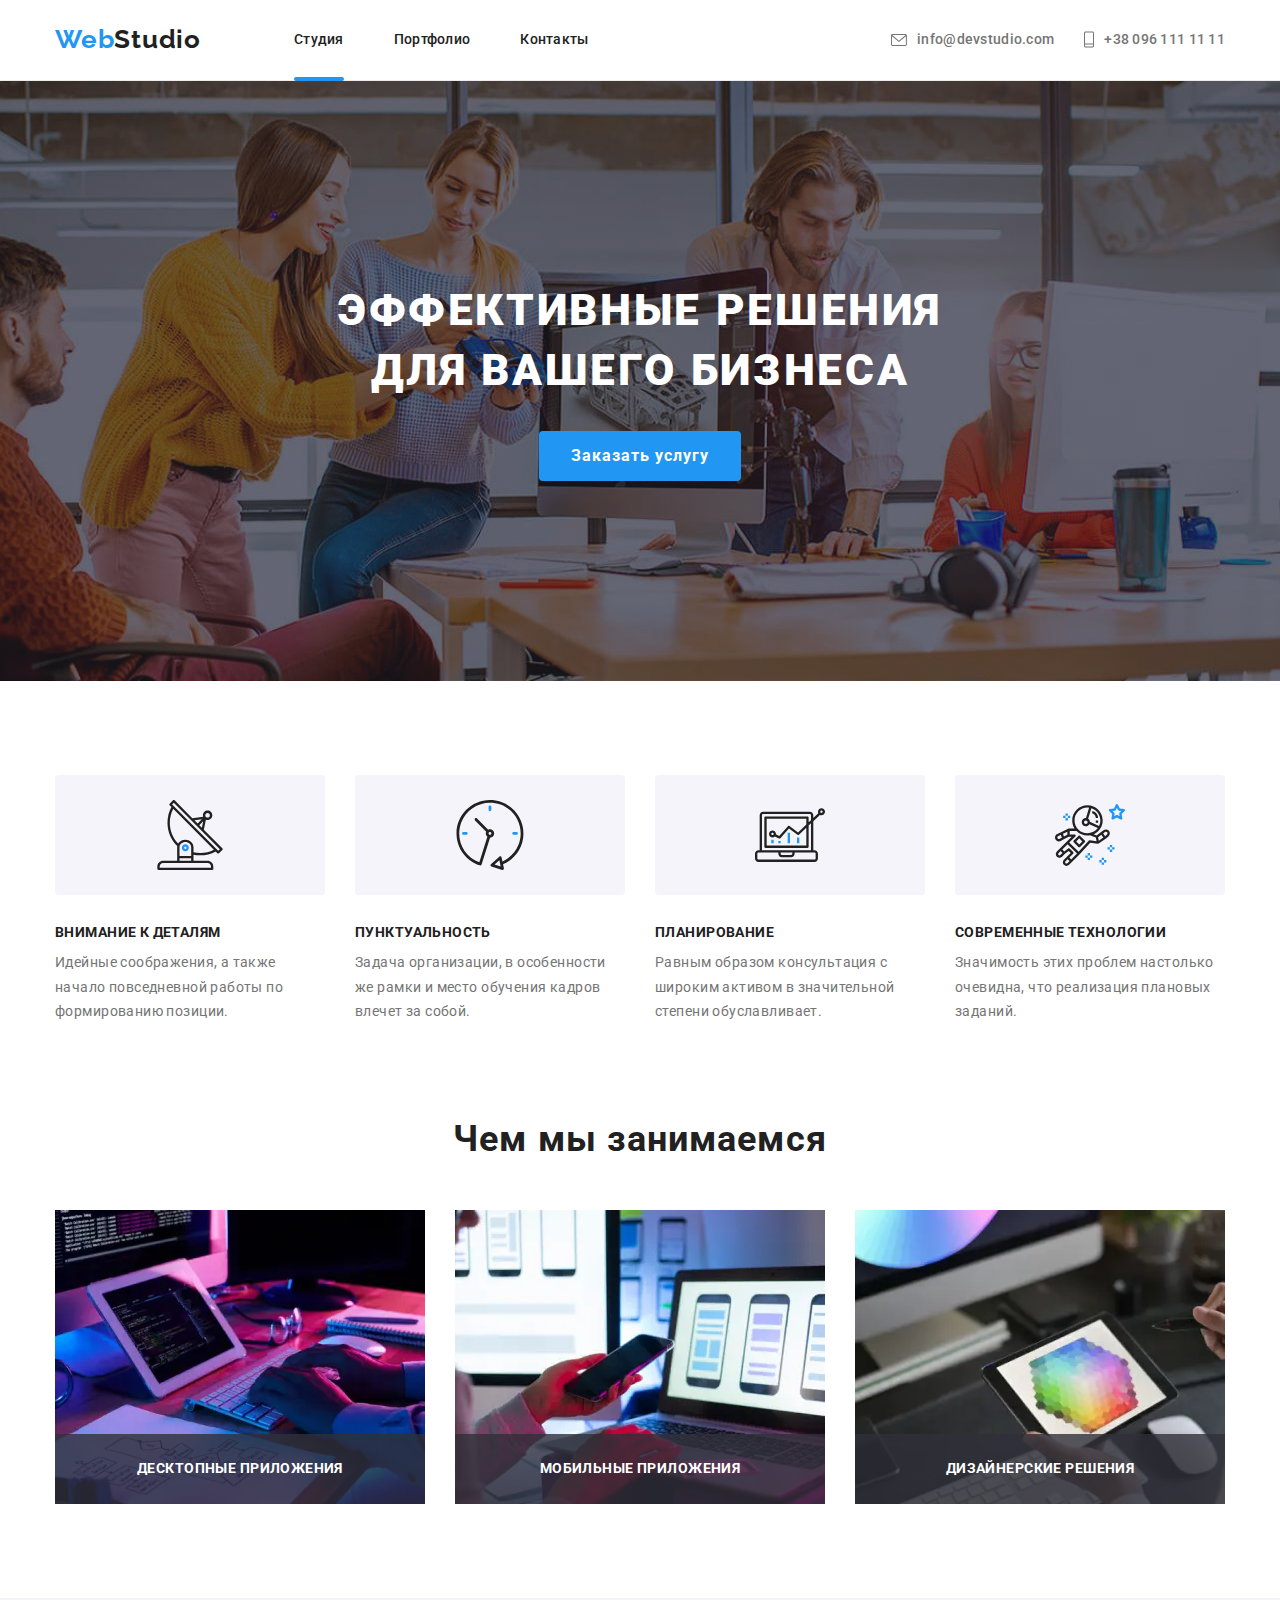
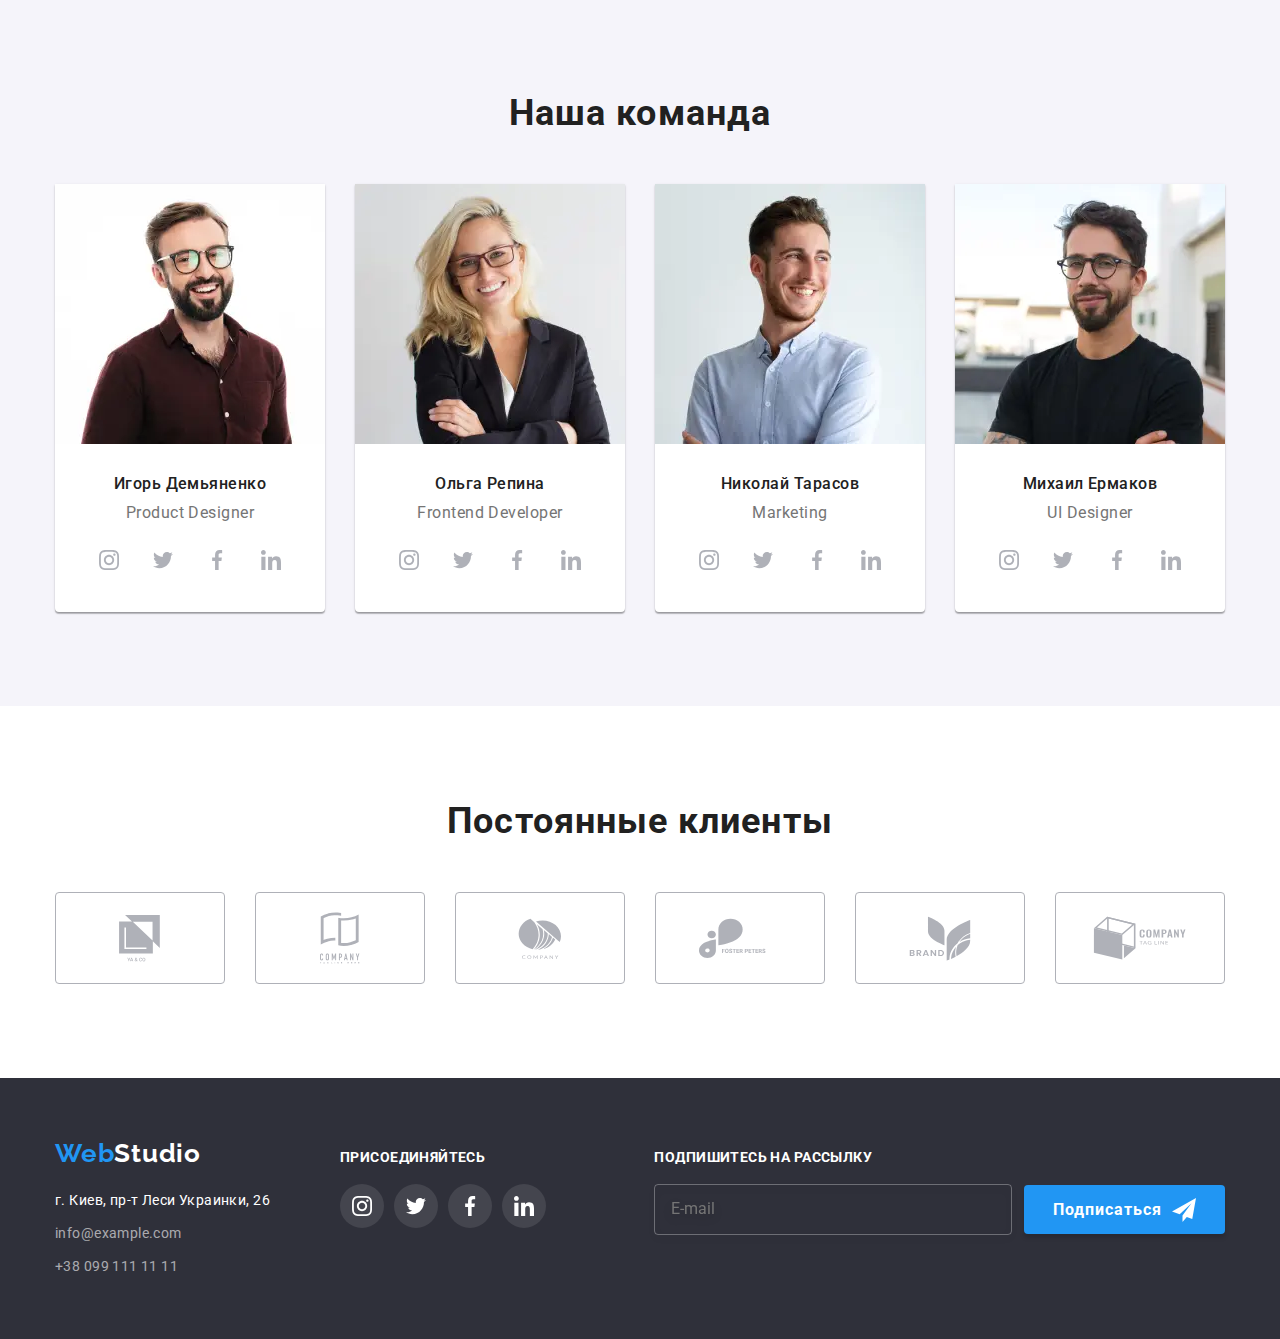
==== commit 22af6e69: "mobile phone menu + fixes" ====
--- a/index.html
+++ b/index.html
@@ -57,7 +57,7 @@
             >
           </li>
         </ul>
-        <button class="mobile-menu-button" type="button">
+        <button class="mobile-menu-button mob-menu--open" type="button">
           <svg class="mobile-menu-button-icon">
             <use href="./images/symbol-defs.svg#icon-menu"></use>
           </svg>
@@ -66,51 +66,55 @@
       <div class="mobile-menu mob-menu is-hidden">
         <button class="mobile-menu-button-close mob-menu--close" type="button">
           <svg class="mobile-menu-button-close-icon">
-            <use href="./img/icons.svg#icon-close"></use>
+            <use href="./images/symbol-defs.svg#icon-close"></use>
           </svg>
         </button>
         <nav class="mobile-navigation">
-          <ul class="mobile-navigation-list">
+          <ul class="mobile-navigation-list list">
             <li class="mobile-navigation-item">
-              <a class="mobile-navigation-link mob-current" href="./index.html"
+              <a
+                class="mobile-navigation-link link mob-current"
+                href="./index.html"
                 >Студия</a
               >
             </li>
             <li class="mobile-navigation-item">
-              <a class="mobile-navigation-link" href="./portfolio.html"
+              <a class="mobile-navigation-link link" href="./portfolio.html"
                 >Портфолио</a
               >
             </li>
             <li class="mobile-navigation-item">
-              <a class="mobile-navigation-link" href="">Контакты</a>
+              <a class="mobile-navigation-link link" href="">Контакты</a>
             </li>
           </ul>
         </nav>
         <div class="mobile-contacts-wrapper">
           <ul class="mobile-contacts">
             <li class="mobile-contacts-item">
-              <a class="mobile-contacts-phone" href="tel:+380961111111"
+              <a class="mobile-contacts-phone link" href="tel:+380961111111"
                 >+38 096 111 11 11</a
               >
             </li>
             <li class="mobile-contacts-item">
-              <a class="mobile-contacts-email" href="mailto:info@devstudio.com"
+              <a
+                class="mobile-contacts-email link"
+                href="mailto:info@devstudio.com"
                 >info@devstudio.com</a
               >
             </li>
           </ul>
-          <ul class="mobile-social">
+          <ul class="mobile-social list">
             <li class="mobile-social-item">
-              <a class="mobile-social-link" href="">Instagram</a>
+              <a class="mobile-social-link link" href="">Instagram</a>
             </li>
             <li class="mobile-social-item">
-              <a class="mobile-social-link" href="">Twitter</a>
+              <a class="mobile-social-link link" href="">Twitter</a>
             </li>
             <li class="mobile-social-item">
-              <a class="mobile-social-link" href="">Facebook</a>
+              <a class="mobile-social-link link" href="">Facebook</a>
             </li>
             <li class="mobile-social-item">
-              <a class="mobile-social-link" href="">LinkedIn</a>
+              <a class="mobile-social-link link" href="">LinkedIn</a>
             </li>
           </ul>
         </div>
@@ -126,7 +130,7 @@
           </button>
         </div>
       </section>
-      <section class="section1 section">
+      <section class="section benefits-section">
         <div class="container">
           <h2 class="section1-header visually-hidden">Наши преимущества</h2>
           <ul class="list section1">
@@ -186,23 +190,55 @@
           <h2 class="section2-header">Чем мы занимаемся</h2>
           <ul class="list section2">
             <li class="item">
-              <img src="images/box1.jpg" alt="Верстка" width="370" />
+              <picture>
+                <source
+                  srcset="
+                    ./images/box/box1.webp    1x,
+                    ./images/box/box1@2x.webp 2x
+                  "
+                  type="image/webp"
+                />
+                <source
+                  srcset="./images/box/box1.jpg 1x, ./images/box/box1@2x.jpg 2x"
+                />
+                <img src="#" alt="Разработка приложений" />
+              </picture>
               <div class="about-us-box">
                 <p class="about-us-text">Десктопные приложения</p>
               </div>
             </li>
             <li class="item">
-              <img
-                src="images/box2.jpg"
-                alt="Настройка веб сайта"
-                width="370"
-              />
+              <picture>
+                <source
+                  srcset="
+                    ./images/box/box2.webp    1x,
+                    ./images/box/box2@2x.webp 2x
+                  "
+                  type="image/webp"
+                />
+                <source
+                  srcset="./images/box/box2.jpg 1x, ./images/box/box2@2x.jpg 2x"
+                />
+                <img src="#" alt="Мобильные приложения" />
+              </picture>
               <div class="about-us-box">
                 <p class="about-us-text">Мобильные приложения</p>
               </div>
             </li>
             <li class="item">
-              <img src="images/box3.jpg" alt="Дизайн" width="370" />
+              <picture>
+                <source
+                  srcset="
+                    ./images/box/box3.webp    1x,
+                    ./images/box/box3@2x.webp 2x
+                  "
+                  type="image/webp"
+                />
+                <source
+                  srcset="./images/box/box3.jpg 1x, ./images/box/box3@2x.jpg 2x"
+                />
+                <img src="#" alt="Дизайн" />
+              </picture>
               <div class="about-us-box">
                 <p class="about-us-text">Дизайнерские решения</p>
               </div>
@@ -791,6 +827,7 @@
         </form>
       </div>
     </div>
+    <script src="./js/mobile-menu.js"></script>
     <script src="./js/modal.js"></script>
   </body>
 </html>
--- a/css/main.min.css
+++ b/css/main.min.css
@@ -1,2 +1,2 @@
-:root{--accent-color: #2196f3;--main-title-color: #212121;--main-text-color: #757575;--main-background-color: #e5e5e5;--secondary-background-color: #2f303a;--thirdly-background-color: #f5f4fa;--icons-color: #afb1b8;--transition: cubic-bezier(0.4, 0, 0.2, 1)}.visually-hidden{position:absolute;white-space:nowrap;width:1px;height:1px;overflow:hidden;border:0;padding:0;clip:rect(0 0 0 0);clip-path:inset(50%);margin:-1px}p,h1,h2,h3,h4,h5,h6{margin:0}ul{margin:0;padding:0}body{font-family:roboto, sans-serif;color:var(--main-text-color)}.button{cursor:pointer;display:block}.list{padding:0;margin:0;list-style:none}.link{text-decoration:none;transition-property:color, fill, background-color, border;transition-duration:250ms;transition-timing-function:cubic-bezier(0.4, 0, 0.2, 1)}.padding0{padding-top:0}img{display:block;max-width:100%;height:auto}.is-hidden{visibility:hidden;opacity:0;pointer-events:none}.logo{font-weight:bold;font-size:24px;line-height:1.17;letter-spacing:0.03em;font-family:Raleway;font-style:normal;color:#2196f3;padding-top:16px;padding-bottom:16px}@media screen and (min-width: 768px){.logo{margin-right:88px;padding-top:26px;padding-bottom:26px}}@media screen and (min-width: 1200px){.logo{font-size:26px;line-height:1.19;margin-right:93px;padding-top:24px;padding-bottom:25px}}.logo-color{color:var(--main-title-color)}.logo-color-footer{color:white}.container{padding-right:15px;padding-left:15px;margin:0 auto}@media screen and (min-width: 480px){.container{width:480px}}@media screen and (min-width: 768px){.container{width:768px}}@media screen and (min-width: 1200px){.container{width:1200px}}.hero-section{text-align:center;padding-bottom:210px;padding-top:200px;background-color:var(--secondary-background-color)}.section{padding-top:60px;padding-bottom:60px}@media screen and (min-width: 1200px){.section{padding-top:94px;padding-bottom:94px}}.social-list{display:flex;justify-content:center}.social-item{width:44px;height:44px;margin-right:10px}.social-item:last-child{margin-right:0px}.social-link{width:100%;height:100%;display:block;border-radius:50%;color:white;display:flex;align-items:center;justify-content:center}.social-link:hover,.social-link:focus{background-color:var(--accent-color)}.social-link:hover .social-icon,.social-link:focus .social-icon{fill:currentColor}.social-icon{width:20px;height:20px;fill:#afb1b8}.footer-social-link{background-color:rgba(255,255,255,0.1)}.footer-social-link .social-icon{fill:white}.section1-header{visibility:hidden}.section2-header{margin-bottom:50px;font-weight:bold;font-size:36px;line-height:1.17;text-align:center;letter-spacing:0.03em;color:var(--main-title-color)}.list-item-title{font-weight:bold;font-size:18px;line-height:2;letter-spacing:0.06em;color:var(--main-title-color)}.modal-form-header{margin-bottom:12px;font-weight:700;font-size:20px;line-height:1.15;text-align:center;letter-spacing:0.03em;color:var(--main-title-color)}.portfolio-header{visibility:hidden}.section3-header{margin-bottom:50px;text-align:center;font-weight:bold;font-size:36px;line-height:1.17;letter-spacing:0.03em;color:var(--main-title-color)}.header-icon{margin-right:10px}.header-main{border-bottom:1px solid #ececec}.portfolio-header{visibility:hidden}.backdrop{width:100vw;height:100vh;position:fixed;top:0;background:rgba(0,0,0,0.2);transition:visibility 500ms cubic-bezier(0.4, 0, 0.2, 1),opacity 1000ms cubic-bezier(0.4, 0, 0.2, 1)}.modal{position:absolute;width:528px;height:581px;top:50%;left:50%;transform:translate(-50%, -50%) scale(1);background-color:white;box-shadow:1px,0px,2px rgba(0,0,0,0.2),1px,0px,1px rgba(0,0,0,0.14),3px,0px,1px rgba(0,0,0,0.12);border-radius:4px;transition:transform 500ms cubic-bezier(0.4, 0, 0.2, 1);padding:40px}.modal-btn{display:flex;display:block;justify-items:center;align-items:center;width:30px;height:30px;position:absolute;top:8px;right:8px;border:1px solid rgba(0,0,0,0.1);border-radius:50%;background-color:inherit;transition:fill 250ms var(--transition)}.modal-btn:hover{fill:var(--accent-color)}.modal-form{display:flex;flex-direction:column;width:448px;display:block}.modal-form-header{margin-bottom:12px;font-weight:700;font-size:20px;line-height:1.15;text-align:center;letter-spacing:0.03em;color:var(--main-title-color)}.modal-form-field{margin-bottom:10px;font-size:12px;line-height:1.67;letter-spacing:0.01em;color:var(--main-text-color);display:block}.modal-field:nth-child(4){margin-bottom:20px}.modal-form-input{width:100%;height:40px;padding-left:42px;border:1px solid rgba(33,33,33,0.2);border-radius:4px;transition:border-color 250ms linear}.modal-form-input:focus{outline:none;border-color:var(--accent-color)}.modal-form-message:hover,.modal-form-input:focus,.modal-form-message:focus{outline:none;border-color:var(--accent-color)}.modal-form-input-icon{position:absolute;top:50%;left:12px;width:12px;height:12px;transform:translateY(-50%);fill:var(--main-title-color);transition:fill 250ms var(--transition)}.modal-form-input:focus+.modal-form-input-icon{fill:var(--accent-color)}.form-input-wrap:hover .modal-form-input:focus+.modal-form-input-icon{fill:var(--accent-color)}.form-input-wrap{display:block;position:relative}.form-input-wrap:hover .modal-form-input{border-color:var(--accent-color)}.modal-form-message{width:100%;height:120px;padding:12px 16px;border:1px solid rgba(33,33,33,0.2);border-radius:4px;resize:none;transition:border-color 250ms var(--transition)}.modal-form-button{align-self:center;align-items:center;min-width:200px;min-height:50px;border:0;border-radius:4px;font-weight:700;font-size:16px;line-height:1.88;letter-spacing:0.06em;color:white;background-color:var(--accent-color);box-shadow:0px 4px 4px rgba(0,0,0,0.15);transition:background-color 250ms var(--transition);display:block;margin:0 auto}.modal-form-button:hover{background-color:#188ce8}.modal-form-checkbox-label{display:flex;justify-content:center;align-items:center;margin-bottom:30px;font-size:14px;line-height:1.71;letter-spacing:0.03em;color:var(--primary-title-color);cursor:pointer}.modal-check-box:checked+.modal-form-checkbox-label::before{border:none;background-image:url(../images/check.svg)}.modal-form-checkbox-label::before{display:block;content:"";width:16px;height:15px;margin-right:7px;cursor:pointer;border:2px solid var(--main-title-color);border-radius:2px}.modal-form-link{margin-left:5px;text-decoration-line:underline;color:var(--accent-color)}.modal-btn{display:flex;display:block;justify-items:center;align-items:center;width:30px;height:30px;position:absolute;top:8px;right:8px;border:1px solid rgba(0,0,0,0.1);border-radius:50%;background-color:inherit;transition:fill 250ms var(--transition)}.modal-btn:hover,.modal-btn:focus{fill:var(--accent-color)}.header-main{border-bottom:1px solid #ececec}.header-container{display:flex;align-items:center}@media screen and (max-width: 767px){.header-container{justify-content:space-between}}.nav-pos{display:flex;align-items:center}.nav{display:none}@media screen and (min-width: 768px){.nav{display:flex;padding:0;margin:0;list-style:none}}@media screen and (min-width: 1200px){.nav{margin-right:auto}}.nav__item:not(:last-child){margin-right:50px}.nav__link{display:block;padding-top:21px;padding-bottom:21px;position:relative;text-decoration:none;font-weight:500;font-size:14px;line-height:1.14;letter-spacing:0.02em;color:var(--main-title-color);transition-property:color, fill, background-color, border;transition-duration:250ms;transition-timing-function:cubic-bezier(0.4, 0, 0.2, 1)}.nav__link:hover,.nav__link:focus{color:var(--accent-color)}.nav__link.current::after{content:"";display:block;width:100%;height:4px;border-radius:2px;position:absolute;bottom:-1px;background-color:var(--accent-color);bottom:-12px}.header-icon{margin-right:10px;justify-content:center;align-items:center}.nav-contacts{display:none}@media screen and (min-width: 768px){.nav-contacts{display:block;margin-left:auto;justify-content:center;align-items:center;list-style:none;display:block;font-weight:500;font-size:12px;line-height:1.17;letter-spacing:0.02em;color:var(--main-text-color)}}@media screen and (min-width: 1200px){.nav-contacts{display:flex;font-size:14px;line-height:1.14}}.nav-contacts .nav-contacts__item+.nav-contacts__item{margin-left:0px}@media screen and (min-width: 1200px){.nav-contacts .nav-contacts__item+.nav-contacts__item{margin-left:30px}}@media screen and (min-width: 768px){.nav-contacts__item:not(:last-child){margin-bottom:10px}}@media screen and (min-width: 1200px){.nav-contacts__item:not(:last-child){margin-bottom:0}}.nav-contacts__link{display:flex;fill:currentColor;vertical-align:middle;text-decoration:none;color:var(--main-text-color);align-items:center;transition-property:color, fill, background-color, border;transition-duration:250ms;transition-timing-function:cubic-bezier(0.4, 0, 0.2, 1)}.nav-contacts__link:hover,.nav-contacts__link:focus{color:var(--accent-color)}.mobile-menu-button{padding:0;border:none;background-color:transparent;line-height:0;display:block;width:40px;height:40px}@media screen and (min-width: 768px){.mobile-menu-button{display:none}}.mobile-menu-button-icon{width:24px;height:16px}.mobile-menu{position:fixed;top:0;z-index:5;display:flex;flex-direction:column;width:100vw;height:100vh;padding:48px 0 48px 40px;background-color:var(--first-background-color);transition:visibility 250ms var(--transition-timing),opacity 250ms var(--transition-timing)}@media screen and (min-width: 768px){.mobile-menu{display:none}}.mobile-menu-button-close{position:absolute;top:10px;right:15px;display:flex;align-items:center;justify-content:center;width:40px;height:40px;padding:0;border:none;line-height:0;background-color:transparent}.mobile-menu-button-close:hover .mobile-menu-button-close-icon,.mobile-menu-button-close:focus .mobile-menu-button-close-icon{fill:var(--links-hover-color)}.mobile-menu-button-close-icon{width:18px;height:18px;fill:var(--primery-title-color);transition:fill 250ms var(--transition-timing)}.mobile-contacts-wrapper{margin-top:auto}.mobile-navigation-item:not(:last-child){margin-bottom:32px}.mobile-navigation-link{display:block;font-weight:500;font-size:8vw;line-height:1.76;letter-spacing:0.02em;color:var(--primery-title-color);transition:color 250ms var(--transition-timing)}.mobile-navigation-link:hover,.mobile-navigation-link:focus{color:var(--links-hover-color)}@media screen and (min-width: 480px){.mobile-navigation-link{font-size:40px}}.mobile-navigation-link.mob-current{color:var(--links-hover-color)}.mobile-contacts{margin-bottom:64px}.mobile-contacts-item:first-child{margin-bottom:32px}.mobile-contacts-phone{font-weight:500;font-size:8vw;line-height:1.78;letter-spacing:0.02em;color:var(--links-hover-color)}@media screen and (min-width: 480px){.mobile-contacts-phone{font-size:34px}}.mobile-contacts-email{font-weight:500;font-size:5vw;line-height:28px;letter-spacing:1.67;color:var(--primery-text-color)}@media screen and (min-width: 480px){.mobile-contacts-email{font-size:24px}}.mobile-social{display:flex;flex-wrap:wrap}.mobile-social-item:not(:last-child){margin-right:10px;padding-right:10px;border-right:1px solid rgba(33,33,33,0.2)}@media screen and (max-width: 396px){.mobile-social-item:first-child{margin-bottom:10px}}.mobile-social-link{font-weight:500;font-size:18px;line-height:1.22;letter-spacing:0.02em;color:var(--links-hover-color)}.overlay{padding-top:118px;padding-bottom:118px;background-color:#c4c4c4;background-image:linear-gradient(to right, rgba(47,48,58,0.4), rgba(47,48,58,0.4)),url(../images/phone-hero.jpg);background-size:cover;background-repeat:no-repeat;background-position:center}@media (min-device-pixel-ratio: 2), (-webkit-min-device-pixel-ratio: 2), (min-resolution: 192dpi), (min-resolution: 2dppx){.overlay{background-image:linear-gradient(rgba(47,48,58,0.4), rgba(47,48,58,0.4)),url(../images/phone-hero@2x.jpg)}}@media screen and (min-width: 768px){.overlay{background-image:linear-gradient(rgba(47,48,58,0.4), rgba(47,48,58,0.4)),url(../images/tablet-hero.jpg)}}@media screen and (min-width: 768px) and (min-device-pixel-ratio: 2), screen and (min-width: 768px) and (-webkit-min-device-pixel-ratio: 2), screen and (min-width: 768px) and (min-resolution: 192dpi), screen and (min-width: 768px) and (min-resolution: 2dppx){.overlay{background-image:linear-gradient(rgba(47,48,58,0.4), rgba(47,48,58,0.4)),url(../images/tablet-hero@2x.jpg)}}@media screen and (min-width: 1200px){.overlay{max-width:1600px;margin:0 auto;padding-top:200px;padding-bottom:200px;background-image:linear-gradient(rgba(47,48,58,0.4), rgba(47,48,58,0.4)),url(../images/hero.jpg)}}@media screen and (min-width: 1200px) and (min-device-pixel-ratio: 2), screen and (min-width: 1200px) and (-webkit-min-device-pixel-ratio: 2), screen and (min-width: 1200px) and (min-resolution: 192dpi), screen and (min-width: 1200px) and (min-resolution: 2dppx){.overlay{background-image:linear-gradient(rgba(47,48,58,0.4), rgba(47,48,58,0.4)),url(../images/hero@2x.jpg)}}.hero-title{margin:0 auto 30px;font-weight:900;font-size:26px;line-height:1.62;text-align:center;letter-spacing:0.06em;text-transform:uppercase;color:white}@media screen and (min-width: 480px){.hero-title{width:360px}}@media screen and (min-width: 1200px){.hero-title{width:696px;font-size:44px;line-height:1.36}}.main-btn{border-radius:4px;min-width:200px;padding:10px 32px;border:0px;margin:auto;font-family:inherit;font-weight:bold;font-size:16px;line-height:1.87;display:flex;letter-spacing:0.06em;color:white;background-color:var(--accent-color);cursor:pointer;transition:background-color 250ms cubic-bezier(0.4, 0, 0.2, 1)}.main-btn:hover,.main-btn:focus{box-shadow:0px 4px 4px rgba(0,0,0,0.15);border-radius:4px}.icon-box{display:flex;justify-content:center;align-items:center;margin-bottom:30px;min-height:120px;background-color:var(--thirdly-background-color);border-radius:4px}.icon-box svg{display:flex}@media screen and (min-width: 768px){.section1{display:flex;flex-wrap:wrap;margin-left:-30px;padding-bottom:0px}}.section1 .item{margin-bottom:30px}@media screen and (min-width: 768px){.section1 .item{flex-basis:calc(100% / 2 - 30px);margin-left:30px}}@media screen and (min-width: 1200px){.section1 .item{flex-basis:calc(100% / 4 - 30px);margin-bottom:0px}}.section1-header{visibility:hidden}.section1-title{font-weight:bold;font-size:14px;line-height:1.14;letter-spacing:0.03em;text-transform:uppercase;text-align:center;color:var(--main-title-color)}@media screen and (min-width: 768px){.section1-title{text-align:left}}.section1-text{margin-top:10px;font-weight:normal;font-size:14px;line-height:1.75;letter-spacing:0.03em;text-align:left}@media screen and (max-width: 1199px){.about-us-section{display:none}}.section2{display:flex}.section2 .item{position:relative}.section2 .item+.item{margin-left:30px}.section2-header{margin-bottom:50px;font-weight:bold;font-size:36px;line-height:1.17;text-align:center;letter-spacing:0.03em;color:var(--main-title-color)}.about-us-text{font-weight:700;font-size:14px;line-height:1.14;letter-spacing:0.03em;text-transform:uppercase;color:white}.about-us-box{display:flex;width:100%;height:70px;justify-content:center;align-items:center;position:absolute;bottom:0;background:rgba(47,48,58,0.8)}.team{background-color:#f5f4fa}.section3{margin-bottom:-30px}@media screen and (min-width: 768px){.section3{display:flex;flex-wrap:wrap;margin-left:-30px}}@media screen and (min-width: 1200px){.section3{margin-bottom:0}}.item-color{background-color:white}.card-align{padding-top:30px;padding-bottom:30px}.section3 .item{margin-bottom:30px;border-radius:0px 0px 4px 4px;box-shadow:0px 1px 3px rgba(0,0,0,0.12),0px 1px 1px rgba(0,0,0,0.14),0px 2px 1px rgba(0,0,0,0.2);background-color:white}@media screen and (min-width: 768px){.section3 .item{flex-basis:calc(100% / 2 - 30px);margin-left:30px}}@media screen and (min-width: 1200px){.section3 .item{flex-basis:calc(100% / 4 - 30px);margin-left:30px;margin-bottom:0}}.section3 .item+.item{margin-left:0px}@media screen and (min-width: 768px){.section3 .item+.item{margin-left:30px}}.section3-header{margin-bottom:30px;font-weight:700;font-size:28px;line-height:1.19;text-align:center;letter-spacing:0.03em;color:var(--main-title-color)}@media screen and (min-width: 1200px){.section3-header{margin-bottom:50px;font-size:36px;line-height:1.17}}.section3-title{text-align:center;margin-bottom:10px;font-weight:500;font-size:16px;line-height:1.19;letter-spacing:0.03em;color:var(--main-title-color)}.section3-text{text-align:center;margin-bottom:16px;font-weight:normal;font-size:16px;line-height:1.19;letter-spacing:0.03em}.section4-header{margin-bottom:30px;font-weight:700;font-size:28px;line-height:1.19;text-align:center;letter-spacing:0.03em;color:var(--main-title-color)}@media screen and (min-width: 1200px){.section4-header{margin-bottom:50px;font-size:36px;line-height:1.17}}.company-list{display:flex;flex-wrap:wrap;margin-left:-30px;margin-bottom:-30px}@media screen and (min-width: 1200px){.company-list{margin-bottom:0}}.company-list .item{height:92px;margin-left:30px;margin-bottom:30px;flex-basis:calc(100% / 2 - 30px)}@media screen and (min-width: 768px){.company-list .item{flex-basis:calc(100% / 3 - 30px)}}@media screen and (min-width: 1200px){.company-list .item{flex-basis:calc(100% / 6 - 30px);margin-bottom:0}}.company-icon{fill:#afb1b8;transition-property:color, fill;transition-duration:250ms;transition-timing-function:cubic-bezier(0.4, 0, 0.2, 1)}.company-link{display:flex;justify-content:center;align-items:center;height:100%;width:100%;border:1px solid var(--icons-color);border-radius:4px;color:var(--icons-color)}.company-link:hover .company-icon,.company-link:focus .company-icon{fill:var(--accent-color)}.company-link:hover,.company-link:focus{border-color:var(--accent-color)}.footer{background-color:var(--secondary-background-color);padding-top:60px;padding-bottom:60px}.footer-social-title{font-size:14px;line-height:1.14;line-height:100%;text-align:Left;vertical-align:Top;letter-spacing:0.03em;color:#ffffff;margin-bottom:20px;text-transform:uppercase;text-align:center}@media screen and (min-width: 1200px){.footer-social-title{text-align:left}}.footer-address{margin-top:20px;font-weight:normal;font-size:14px;line-height:1.71;letter-spacing:0.03em;font-style:normal;color:white}.address-margin .item+.item{margin-top:9px}.footer-info{font-weight:normal;font-size:14px;line-height:1.71;letter-spacing:0.03em;font-style:normal;color:rgba(255,255,255,0.6)}.join-us-container{margin-bottom:60px}@media screen and (min-width: 1200px){.join-us-container{margin-bottom:0;margin-right:93px}}.subscribe-section{text-align:center}@media screen and (min-width: 1200px){.subscribe-section{text-align:left}}.footer-form{text-align:center}.subscribe-form-input{width:100%;min-height:50px;padding:15px 16px;margin-bottom:20px;border:1px solid rgba(255,255,255,0.3);filter:drop-shadow(0px 4px 4px rgba(0,0,0,0.15));border-radius:4px;background-color:inherit;color:var(--first-background-color)}.subscribe-form-input:focus{outline:none}@media screen and (min-width: 768px){.subscribe-form-input{display:block;width:450px;margin:0 auto 20px}}@media screen and (min-width: 1200px){.subscribe-form-input{display:inline;width:358px;margin:0 12px 0 0}}.subscribe-form-container{display:block;align-items:center;text-align:center}@media screen and (min-width: 1200px){.subscribe-form-container{text-align:left;display:flex}}.subscribe-form-label{font-weight:400;font-size:16px;line-height:1.25;align-items:center;color:rgba(255,255,255,0.6)}.form-btn{margin:0 auto;padding:10px 29px;font-weight:700;font-size:16px;line-height:1.87;display:flex;align-items:center;text-align:center;letter-spacing:0.06em;cursor:pointer;color:white;background:var(--accent-color);box-shadow:0px 4px 4px rgba(0,0,0,0.15);border-radius:4px;border-style:none}.form-btn:hover,.form-btn:focus{background-color:#2196f3}@media screen and (min-width: 1200px){.form-btn:hover,.form-btn:focus{margin-left:12px}}.form-btn-icon{margin-left:10px}@media screen and (min-width: 1200px){.footer-items{display:flex;align-items:baseline;justify-content:space-between}}.footer-logo{margin-right:0px}.footer-wrap{text-align:center}@media screen and (min-width: 768px){.footer-wrap{display:flex;align-items:baseline;justify-content:space-around}}@media screen and (min-width: 1200px){.footer-wrap{text-align:left}}.footer-inf{margin-bottom:60px}@media screen and (min-width: 1200px){.footer-inf{margin-right:70px;margin-bottom:0px}}.btn-list{display:flex;flex-wrap:wrap;margin-bottom:40px}@media screen and (min-width: 768px){.btn-list{justify-content:center}}.btn-list .item+.item{margin-left:8px}@media screen and (max-width: 767px){.btn-list .item:nth-child(4){margin-left:0px}}@media screen and (max-width: 767px){.btn-list .item:nth-child(-n+3){margin-bottom:8px}}.help-btn{padding:6px 22px;min-width:73px;border-radius:4px;border:0;font-family:inherit;font-weight:500;font-size:16px;line-height:1.62;text-align:center;letter-spacing:0.03em;cursor:pointer;color:var(--main-title-color);background-color:#f5f4fa;transition-property:color, background-color, box-shadow;transition-duration:250ms;transition-timing-function:cubic-bezier(0.4, 0, 0.2, 1)}.help-btn:hover,.help-btn:focus{box-shadow:0px 3px 1px rgba(0,0,0,0.1),0px 1px 2px rgba(0,0,0,0.08),0px 2px 2px rgba(0,0,0,0.12);font-family:inherit;color:white;background-color:var(--accent-color)}.list-item-title{font-weight:bold;font-size:18px;line-height:2;letter-spacing:0.06em;color:var(--main-title-color)}.list-item-text{margin-top:4x;color:#757575;font-weight:normal;font-size:16px;line-height:1.87;letter-spacing:0.03em}.help-card-align{padding-top:20px;padding-bottom:20px;padding-left:24px;padding-right:24px;border-right:1px solid #eeeeee;border-bottom:1px solid #eeeeee;border-left:1px solid #eeeeee}@media screen and (min-width: 768px){.help-card-align{flex-grow:1}}.help-card-list{margin-bottom:-30px}.help-card-list .item:hover,.help-card-list .item:focus{box-shadow:0px 1px 3px rgba(0,0,0,0.12),0px 1px 1px rgba(0,0,0,0.14),0px 2px 1px rgba(0,0,0,0.2);cursor:pointer}@media screen and (min-width: 768px){.help-card-list{display:flex;flex-wrap:wrap;margin-left:-30px}}.help-card-list .item{margin-bottom:30px;background:var(--primary-title-color);border-radius:0px 0px 4px 4px;transition-property:box-shadow;transition-duration:250ms;transition-timing-function:cubic-bezier(0.4, 0, 0.2, 1)}@media screen and (min-width: 768px){.help-card-list .item{display:flex;flex-basis:calc(100% / 2 - 30px);margin-left:30px}}@media screen and (min-width: 1200px){.help-card-list .item{flex-basis:calc(100% / 3 - 30px)}}@media screen and (min-width: 1200px){.help-card-list .item:nth-child(3n){margin-right:0px}}@media screen and (min-width: 1200px){.help-card-list .item:nth-child(n+7){margin-bottom:0}}.help-card-list .link{transition:transform 250ms cubic-bezier(0.4, 0, 0.2, 1)}.help-box-link{display:flex;flex-direction:column}.help-box-link:hover .service-box-text{transform:translateY(-100%)}.service-box-text{padding:63px 24px;width:100%;height:100%;position:absolute;top:100%;left:0;font-size:18px;line-height:1.56;letter-spacing:0.03em;color:white;background-color:rgba(33,150,243,0.9);transition:transform 250ms cubic-bezier(0.47, 0, 0.745, 0.715);overflow-y:scroll}.help-box-align{position:relative;overflow:hidden}
+:root{--accent-color: #2196f3;--main-title-color: #212121;--main-text-color: #757575;--main-background-color: #e5e5e5;--secondary-background-color: #2f303a;--thirdly-background-color: #f5f4fa;--icons-color: #afb1b8;--transition: cubic-bezier(0.4, 0, 0.2, 1)}.visually-hidden{position:absolute;white-space:nowrap;width:1px;height:1px;overflow:hidden;border:0;padding:0;clip:rect(0 0 0 0);clip-path:inset(50%);margin:-1px}p,h1,h2,h3,h4,h5,h6{margin:0}ul{margin:0;padding:0;list-style:none}body{font-family:roboto, sans-serif;color:var(--main-text-color)}.button{cursor:pointer;display:block}.list{padding:0;margin:0;list-style:none}.link{text-decoration:none;transition-property:color, fill, background-color, border;transition-duration:250ms;transition-timing-function:cubic-bezier(0.4, 0, 0.2, 1)}.padding0{padding-top:0}img{display:block;max-width:100%;height:auto}.is-hidden{visibility:hidden;opacity:0;pointer-events:none}.logo{font-weight:bold;font-size:24px;line-height:1.17;letter-spacing:0.03em;font-family:Raleway;font-style:normal;color:#2196f3;padding-top:16px;padding-bottom:16px}@media screen and (min-width: 768px){.logo{margin-right:88px;padding-top:26px;padding-bottom:26px}}@media screen and (min-width: 1200px){.logo{font-size:26px;line-height:1.19;margin-right:93px;padding-top:24px;padding-bottom:25px}}.logo-color{color:var(--main-title-color)}.logo-color-footer{color:white}.container{padding-right:15px;padding-left:15px;margin:0 auto}@media screen and (min-width: 480px){.container{width:480px}}@media screen and (min-width: 768px){.container{width:768px}}@media screen and (min-width: 1200px){.container{width:1200px}}.hero-section{text-align:center;padding-bottom:210px;padding-top:200px;background-color:var(--secondary-background-color)}.section{padding-top:60px;padding-bottom:60px}@media screen and (min-width: 1200px){.section{padding-top:94px;padding-bottom:94px}}.social-list{display:flex;justify-content:center}.social-item{width:44px;height:44px;margin-right:10px}.social-item:last-child{margin-right:0px}.social-link{width:100%;height:100%;display:block;border-radius:50%;color:white;display:flex;align-items:center;justify-content:center}.social-link:hover,.social-link:focus{background-color:var(--accent-color)}.social-link:hover .social-icon,.social-link:focus .social-icon{fill:currentColor}.social-icon{width:20px;height:20px;fill:#afb1b8}.footer-social-link{background-color:rgba(255,255,255,0.1)}.footer-social-link .social-icon{fill:white}.section1-header{visibility:hidden}.section2-header{margin-bottom:50px;font-weight:bold;font-size:36px;line-height:1.17;text-align:center;letter-spacing:0.03em;color:var(--main-title-color)}.list-item-title{font-weight:bold;font-size:18px;line-height:2;letter-spacing:0.06em;color:var(--main-title-color)}.modal-form-header{margin-bottom:12px;font-weight:700;font-size:20px;line-height:1.15;text-align:center;letter-spacing:0.03em;color:var(--main-title-color)}.portfolio-header{visibility:hidden}.section3-header{margin-bottom:50px;text-align:center;font-weight:bold;font-size:36px;line-height:1.17;letter-spacing:0.03em;color:var(--main-title-color)}.header-icon{margin-right:10px}.header-main{border-bottom:1px solid #ececec}.portfolio-header{visibility:hidden}.backdrop{width:100vw;height:100vh;position:fixed;top:0;background:rgba(0,0,0,0.2);transition:visibility 500ms cubic-bezier(0.4, 0, 0.2, 1),opacity 1000ms cubic-bezier(0.4, 0, 0.2, 1)}.modal{position:absolute;width:100%;min-height:581px;top:50%;left:50%;transform:translate(-50%, -50%) scale(1);background-color:white;box-shadow:0px 1px 3px rgba(0,0,0,0.12),0px 1px 1px rgba(0,0,0,0.14),0px 2px 1px rgba(0,0,0,0.2);border-radius:4px;transition:transform 500ms cubic-bezier(0.4, 0, 0.2, 1);padding:40px}@media screen and (min-width: 480px){.modal{width:450px}}@media screen and (min-width: 1200px){.modal{width:528px}}.modal-btn{display:flex;display:block;justify-items:center;align-items:center;width:30px;height:30px;position:absolute;top:8px;right:8px;border:1px solid rgba(0,0,0,0.1);border-radius:50%;background-color:inherit;transition:fill 250ms var(--transition)}.modal-btn:hover{fill:var(--accent-color)}.modal-form-checkbox-label{position:relative;padding-left:24px}@media screen and (min-width: 1200px){.modal-form-checkbox-label{padding-left:0}}.modal-form-checkbox-label::before{position:absolute;top:2px;left:0;display:block;content:"";width:16px;height:15px;margin-right:7px;cursor:pointer;border:2px solid var(--primery-title-color);border-radius:2px;transition:border-color 250ms var(--transition-timing)}@media screen and (min-width: 480px){.modal-form-checkbox-label::before{top:0}}@media screen and (min-width: 1200px){.modal-form-checkbox-label::before{position:static}}.modal-form-checkbox-label:hover::before{border-color:var(--links-hover-color)}.modal-check-box:focus+.modal-form-checkbox-label::before{border-color:var(--links-hover-color)}.modal-check-box:checked+.modal-form-checkbox-label::before{border:none;background-image:url(../img/check.svg)}@media screen and (min-width: 480px){.modal-form-checkbox-label{display:flex;justify-content:center;align-items:center;margin-bottom:30px;font-size:12px;line-height:1.17;letter-spacing:0.03em;color:var(--primery-text-color);cursor:pointer}}@media screen and (min-width: 1200px){.modal-form-checkbox-label{font-size:14px;line-height:1.71}}.modal-form{display:flex;flex-direction:column}.modal-form-header{margin-bottom:12px;font-weight:700;font-size:20px;line-height:1.15;text-align:center;letter-spacing:0.03em;color:var(--main-title-color)}.modal-form-field{margin-bottom:20px;font-size:12px;line-height:1.67;letter-spacing:0.01em;color:var(--main-text-color);display:block}.modal-field:nth-child(4){margin-bottom:20px}.modal-form-input{width:100%;height:40px;padding-left:42px;border:1px solid rgba(33,33,33,0.2);border-radius:4px;transition:border-color 250ms linear}.modal-form-input:focus{outline:none;border-color:var(--accent-color)}.modal-form-message:hover,.modal-form-input:focus,.modal-form-message:focus{outline:none;border-color:var(--accent-color)}.modal-form-input-icon{position:absolute;top:50%;left:12px;width:12px;height:12px;transform:translateY(-50%);fill:var(--main-title-color);transition:fill 250ms var(--transition)}.modal-form-input:focus+.modal-form-input-icon{fill:var(--accent-color)}.form-input-wrap:hover .modal-form-input:focus+.modal-form-input-icon{fill:var(--accent-color)}.form-input-wrap{display:block;position:relative}.form-input-wrap:hover .modal-form-input{border-color:var(--accent-color)}.modal-form-message{width:100%;height:120px;padding:12px 16px;border:1px solid rgba(33,33,33,0.2);border-radius:4px;resize:none;transition:border-color 250ms var(--transition)}.modal-form-button{align-self:center;align-items:center;min-width:200px;min-height:50px;border:0;border-radius:4px;font-weight:700;font-size:16px;line-height:1.88;letter-spacing:0.06em;color:white;background-color:var(--accent-color);box-shadow:0px 4px 4px rgba(0,0,0,0.15);transition:background-color 250ms var(--transition);display:block;margin:0 auto}.modal-form-button:hover{background-color:#188ce8}.modal-form-checkbox-label{position:relative;justify-content:center;align-items:center;margin-bottom:30px;font-size:14px;line-height:1.71;letter-spacing:0.03em;color:var(--primary-title-color);cursor:pointer}.modal-check-box:checked+.modal-form-checkbox-label::before{border:none;background-image:url(../images/check.svg)}.modal-form-checkbox-label::before{display:block;content:"";width:16px;height:15px;margin-right:7px;cursor:pointer;border:2px solid var(--main-title-color);border-radius:2px}@media screen and (min-width: 480px){.modal-form-checkbox-label{display:flex;justify-content:center;align-items:center;margin-bottom:30px;font-size:12px;line-height:1.17;letter-spacing:0.03em;color:var(--main-text-color);cursor:pointer}}@media screen and (min-width: 1200px){.modal-form-checkbox-label{font-size:14px;line-height:1.71}}.modal-form-link{text-decoration-line:underline;color:var(--accent-color)}@media screen and (min-width: 480px){.modal-form-link{margin-left:5px}}.modal-btn{display:flex;display:block;justify-items:center;align-items:center;width:30px;height:30px;position:absolute;top:8px;right:8px;border:1px solid rgba(0,0,0,0.1);border-radius:50%;background-color:inherit;transition:fill 250ms var(--transition)}.modal-btn:hover,.modal-btn:focus{fill:var(--accent-color)}.header-main{border-bottom:1px solid #ececec}.header-container{display:flex;align-items:center}@media screen and (max-width: 767px){.header-container{justify-content:space-between}}.nav-pos{display:flex;align-items:center}.nav{display:none}@media screen and (min-width: 768px){.nav{display:flex;padding:0;margin:0;list-style:none}}@media screen and (min-width: 1200px){.nav{margin-right:auto}}.nav__item:not(:last-child){margin-right:50px}.nav__link{display:block;padding-top:21px;padding-bottom:21px;position:relative;text-decoration:none;font-weight:500;font-size:14px;line-height:1.14;letter-spacing:0.02em;color:var(--main-title-color);transition-property:color, fill, background-color, border;transition-duration:250ms;transition-timing-function:cubic-bezier(0.4, 0, 0.2, 1)}.nav__link:hover,.nav__link:focus{color:var(--accent-color)}.nav__link.current::after{content:"";display:block;width:100%;height:4px;border-radius:2px;position:absolute;bottom:-1px;background-color:var(--accent-color);bottom:-12px}.header-icon{margin-right:10px;justify-content:center;align-items:center}.nav-contacts{display:none}@media screen and (min-width: 768px){.nav-contacts{display:block;margin-left:auto;justify-content:center;align-items:center;list-style:none;display:block;font-weight:500;font-size:12px;line-height:1.17;letter-spacing:0.02em;color:var(--main-text-color)}}@media screen and (min-width: 1200px){.nav-contacts{display:flex;font-size:14px;line-height:1.14}}.nav-contacts .nav-contacts__item+.nav-contacts__item{margin-left:0px}@media screen and (min-width: 1200px){.nav-contacts .nav-contacts__item+.nav-contacts__item{margin-left:30px}}@media screen and (min-width: 768px){.nav-contacts__item:not(:last-child){margin-bottom:10px}}@media screen and (min-width: 1200px){.nav-contacts__item:not(:last-child){margin-bottom:0}}.nav-contacts__link{display:flex;fill:currentColor;vertical-align:middle;text-decoration:none;color:var(--main-text-color);align-items:center;transition-property:color, fill, background-color, border;transition-duration:250ms;transition-timing-function:cubic-bezier(0.4, 0, 0.2, 1)}.nav-contacts__link:hover,.nav-contacts__link:focus{color:var(--accent-color)}.mobile-menu-button{padding:0;border:none;background-color:transparent;line-height:0;display:block;width:40px;height:40px}@media screen and (min-width: 768px){.mobile-menu-button{display:none}}.mobile-menu-button-icon{width:24px;height:16px;transition:fill 250ms var(--transition)}.mobile-menu-button:hover .mobile-menu-button-icon,.mobile-menu-button:focus .mobile-menu-button-icon{fill:var(--accent-color)}.mobile-menu{position:fixed;top:0;z-index:5;display:flex;flex-direction:column;width:100vw;height:100vh;padding:48px 0 48px 40px;background-color:white;transition:visibility 250ms var(--transition),opacity 250ms var(--transition)}@media screen and (min-width: 768px){.mobile-menu{display:none}}.mobile-menu-button-close{position:absolute;top:10px;right:15px;display:flex;align-items:center;justify-content:center;width:40px;height:40px;padding:0;border:none;line-height:0;background-color:transparent}.mobile-menu-button-close:hover .mobile-menu-button-close-icon,.mobile-menu-button-close:focus .mobile-menu-button-close-icon{fill:var(--accent-color)}.mobile-menu-button-close-icon{width:11px;height:11px;fill:var(--main-title-color);transition:fill 250ms var(--transition)}.mobile-contacts-wrapper{margin-top:auto}.mobile-navigation-item:not(:last-child){margin-bottom:32px}.mobile-navigation-link{display:block;font-weight:500;font-size:8vw;line-height:1.76;letter-spacing:0.02em;color:var(--main-title-color);transition:color 250ms var(--transition)}.mobile-navigation-link:hover,.mobile-navigation-link:focus{color:var(--accent-color)}@media screen and (min-width: 480px){.mobile-navigation-link{font-size:40px}}.mobile-navigation-link.mob-current{color:var(--accent-color)}.mobile-contacts{margin-bottom:64px}.mobile-contacts-item:first-child{margin-bottom:32px}.mobile-contacts-phone{font-weight:500;font-size:8vw;line-height:1.78;letter-spacing:0.02em;color:var(--accent-color)}@media screen and (min-width: 480px){.mobile-contacts-phone{font-size:34px}}.mobile-contacts-email{font-weight:500;font-size:5vw;line-height:28px;letter-spacing:1.67;color:var(--primery-text-color)}@media screen and (min-width: 480px){.mobile-contacts-email{font-size:24px}}.mobile-social{display:flex;flex-wrap:wrap}.mobile-social-item:not(:last-child){margin-right:10px;padding-right:10px;border-right:1px solid rgba(33,33,33,0.2)}@media screen and (max-width: 396px){.mobile-social-item:first-child{margin-bottom:10px}}.mobile-social-link{font-weight:500;font-size:18px;line-height:1.22;letter-spacing:0.02em;color:var(--accent-color)}.overlay{padding-top:118px;padding-bottom:118px;background-color:#c4c4c4;background-image:linear-gradient(to right, rgba(47,48,58,0.4), rgba(47,48,58,0.4)),url(../images/phone-hero.jpg);background-size:cover;background-repeat:no-repeat;background-position:center}@media (min-device-pixel-ratio: 2), (-webkit-min-device-pixel-ratio: 2), (min-resolution: 192dpi), (min-resolution: 2dppx){.overlay{background-image:linear-gradient(rgba(47,48,58,0.4), rgba(47,48,58,0.4)),url(../images/phone-hero@2x.jpg)}}@media screen and (min-width: 768px){.overlay{background-image:linear-gradient(rgba(47,48,58,0.4), rgba(47,48,58,0.4)),url(../images/tablet-hero.jpg)}}@media screen and (min-width: 768px) and (min-device-pixel-ratio: 2), screen and (min-width: 768px) and (-webkit-min-device-pixel-ratio: 2), screen and (min-width: 768px) and (min-resolution: 192dpi), screen and (min-width: 768px) and (min-resolution: 2dppx){.overlay{background-image:linear-gradient(rgba(47,48,58,0.4), rgba(47,48,58,0.4)),url(../images/tablet-hero@2x.jpg)}}@media screen and (min-width: 1200px){.overlay{max-width:1600px;margin:0 auto;padding-top:200px;padding-bottom:200px;background-image:linear-gradient(rgba(47,48,58,0.4), rgba(47,48,58,0.4)),url(../images/hero.jpg)}}@media screen and (min-width: 1200px) and (min-device-pixel-ratio: 2), screen and (min-width: 1200px) and (-webkit-min-device-pixel-ratio: 2), screen and (min-width: 1200px) and (min-resolution: 192dpi), screen and (min-width: 1200px) and (min-resolution: 2dppx){.overlay{background-image:linear-gradient(rgba(47,48,58,0.4), rgba(47,48,58,0.4)),url(../images/hero@2x.jpg)}}.hero-title{margin:0 auto 30px;font-weight:900;font-size:26px;line-height:1.62;text-align:center;letter-spacing:0.06em;text-transform:uppercase;color:white}@media screen and (min-width: 480px){.hero-title{width:360px}}@media screen and (min-width: 1200px){.hero-title{width:696px;font-size:44px;line-height:1.36}}.main-btn{border-radius:4px;min-width:200px;padding:10px 32px;border:0px;margin:auto;font-family:inherit;font-weight:bold;font-size:16px;line-height:1.87;display:flex;letter-spacing:0.06em;color:white;background-color:var(--accent-color);cursor:pointer;transition:background-color 250ms cubic-bezier(0.4, 0, 0.2, 1)}.main-btn:hover,.main-btn:focus{box-shadow:0px 4px 4px rgba(0,0,0,0.15);border-radius:4px}.icon-box{display:flex;min-height:120px;justify-content:center;align-items:center;margin-bottom:30px;border-radius:4px;background-color:var(--thirdly-background-color)}@media screen and (min-width: 768px){.section1{display:flex;flex-wrap:wrap;margin-left:-30px;padding-bottom:0px}}.benefits-section{padding-bottom:0px}.section1 .item{margin-bottom:30px}@media screen and (min-width: 768px){.section1 .item{flex-basis:calc(100% / 2 - 30px);margin-left:30px}}@media screen and (min-width: 1200px){.section1 .item{flex-basis:calc(100% / 4 - 30px);margin-bottom:0px}}.section1-header{visibility:hidden}.section1-title{font-weight:bold;font-size:14px;line-height:1.14;letter-spacing:0.03em;text-transform:uppercase;text-align:center;color:var(--main-title-color)}@media screen and (min-width: 768px){.section1-title{text-align:left}}.section1-text{margin-top:10px;font-weight:normal;font-size:14px;line-height:1.75;letter-spacing:0.03em;text-align:left}@media screen and (max-width: 1199px){.about-us-section{display:none}}.section2{display:flex}.section2 .item{position:relative}.section2 .item+.item{margin-left:30px}.section2-header{margin-bottom:50px;font-weight:bold;font-size:36px;line-height:1.17;text-align:center;letter-spacing:0.03em;color:var(--main-title-color)}.about-us-text{font-weight:700;font-size:14px;line-height:1.14;letter-spacing:0.03em;text-transform:uppercase;color:white}.about-us-box{display:flex;width:100%;height:70px;justify-content:center;align-items:center;position:absolute;bottom:0;background:rgba(47,48,58,0.8)}.team{background-color:#f5f4fa}.section3{margin-bottom:-30px}@media screen and (min-width: 768px){.section3{display:flex;flex-wrap:wrap;margin-left:-30px}}@media screen and (min-width: 1200px){.section3{margin-bottom:0}}.item-color{background-color:white}.card-align{padding-top:30px;padding-bottom:30px}.section3 .item{margin-bottom:30px;border-radius:0px 0px 4px 4px;box-shadow:0px 1px 3px rgba(0,0,0,0.12),0px 1px 1px rgba(0,0,0,0.14),0px 2px 1px rgba(0,0,0,0.2);background-color:white}@media screen and (min-width: 768px){.section3 .item{flex-basis:calc(100% / 2 - 30px);margin-left:30px}}@media screen and (min-width: 1200px){.section3 .item{flex-basis:calc(100% / 4 - 30px);margin-left:30px;margin-bottom:0}}.section3 .item+.item{margin-left:0px}@media screen and (min-width: 768px){.section3 .item+.item{margin-left:30px}}.section3-header{margin-bottom:30px;font-weight:700;font-size:28px;line-height:1.19;text-align:center;letter-spacing:0.03em;color:var(--main-title-color)}@media screen and (min-width: 1200px){.section3-header{margin-bottom:50px;font-size:36px;line-height:1.17}}.section3-title{text-align:center;margin-bottom:10px;font-weight:500;font-size:16px;line-height:1.19;letter-spacing:0.03em;color:var(--main-title-color)}.section3-text{text-align:center;margin-bottom:16px;font-weight:normal;font-size:16px;line-height:1.19;letter-spacing:0.03em}.section4-header{margin-bottom:30px;font-weight:700;font-size:28px;line-height:1.19;text-align:center;letter-spacing:0.03em;color:var(--main-title-color)}@media screen and (min-width: 1200px){.section4-header{margin-bottom:50px;font-size:36px;line-height:1.17}}.company-list{display:flex;flex-wrap:wrap;margin-left:-30px;margin-bottom:-30px}@media screen and (min-width: 1200px){.company-list{margin-bottom:0}}.company-list .item{height:92px;margin-left:30px;margin-bottom:30px;flex-basis:calc(100% / 2 - 30px)}@media screen and (min-width: 768px){.company-list .item{flex-basis:calc(100% / 3 - 30px)}}@media screen and (min-width: 1200px){.company-list .item{flex-basis:calc(100% / 6 - 30px);margin-bottom:0}}.company-icon{fill:#afb1b8;transition-property:color, fill;transition-duration:250ms;transition-timing-function:cubic-bezier(0.4, 0, 0.2, 1)}.company-link{display:flex;justify-content:center;align-items:center;height:100%;width:100%;border:1px solid var(--icons-color);border-radius:4px;color:var(--icons-color)}.company-link:hover .company-icon,.company-link:focus .company-icon{fill:var(--accent-color)}.company-link:hover,.company-link:focus{border-color:var(--accent-color)}.footer{background-color:var(--secondary-background-color);padding-top:60px;padding-bottom:60px}.footer-social-title{font-size:14px;line-height:1.14;line-height:100%;text-align:Left;vertical-align:Top;letter-spacing:0.03em;color:#ffffff;margin-bottom:20px;text-transform:uppercase;text-align:center}@media screen and (min-width: 1200px){.footer-social-title{text-align:left}}.footer-address{margin-top:20px;font-weight:normal;font-size:14px;line-height:1.71;letter-spacing:0.03em;font-style:normal;color:white}.address-margin .item+.item{margin-top:9px}.footer-info{font-weight:normal;font-size:14px;line-height:1.71;letter-spacing:0.03em;font-style:normal;color:rgba(255,255,255,0.6)}.join-us-container{margin-bottom:60px}@media screen and (min-width: 1200px){.join-us-container{margin-bottom:0;margin-right:93px}}.subscribe-section{text-align:center}@media screen and (min-width: 1200px){.subscribe-section{text-align:left}}.footer-form{text-align:center}.subscribe-form-input{width:100%;min-height:50px;padding:15px 16px;margin-bottom:20px;border:1px solid rgba(255,255,255,0.3);filter:drop-shadow(0px 4px 4px rgba(0,0,0,0.15));border-radius:4px;background-color:inherit;color:var(--first-background-color)}.subscribe-form-input:focus{outline:none}@media screen and (min-width: 768px){.subscribe-form-input{display:block;width:450px;margin:0 auto 20px}}@media screen and (min-width: 1200px){.subscribe-form-input{display:inline;width:358px;margin:0 12px 0 0}}.subscribe-form-container{display:block;align-items:center;text-align:center}@media screen and (min-width: 1200px){.subscribe-form-container{text-align:left;display:flex}}.subscribe-form-label{font-weight:400;font-size:16px;line-height:1.25;align-items:center;color:rgba(255,255,255,0.6)}.form-btn{margin:0 auto;padding:10px 29px;font-weight:700;font-size:16px;line-height:1.87;display:flex;align-items:center;text-align:center;letter-spacing:0.06em;cursor:pointer;color:white;background:var(--accent-color);box-shadow:0px 4px 4px rgba(0,0,0,0.15);border-radius:4px;border-style:none}.form-btn:hover,.form-btn:focus{background-color:#2196f3}@media screen and (min-width: 1200px){.form-btn:hover,.form-btn:focus{margin-left:12px}}.form-btn-icon{margin-left:10px}@media screen and (min-width: 1200px){.footer-items{display:flex;align-items:baseline;justify-content:space-between}}.footer-logo{margin-right:0px}.footer-wrap{text-align:center}@media screen and (min-width: 768px){.footer-wrap{display:flex;align-items:baseline;justify-content:space-around}}@media screen and (min-width: 1200px){.footer-wrap{text-align:left}}.footer-inf{margin-bottom:60px}@media screen and (min-width: 1200px){.footer-inf{margin-right:70px;margin-bottom:0px}}.btn-list{display:flex;flex-wrap:wrap;margin-bottom:40px}@media screen and (min-width: 768px){.btn-list{justify-content:center}}.btn-list .item+.item{margin-left:8px}@media screen and (max-width: 767px){.btn-list .item:nth-child(4){margin-left:0px}}@media screen and (max-width: 767px){.btn-list .item:nth-child(-n+3){margin-bottom:8px}}.help-btn{padding:6px 22px;min-width:73px;border-radius:4px;border:0;font-family:inherit;font-weight:500;font-size:16px;line-height:1.62;text-align:center;letter-spacing:0.03em;cursor:pointer;color:var(--main-title-color);background-color:#f5f4fa;transition-property:color, background-color, box-shadow;transition-duration:250ms;transition-timing-function:cubic-bezier(0.4, 0, 0.2, 1)}.help-btn:hover,.help-btn:focus{box-shadow:0px 3px 1px rgba(0,0,0,0.1),0px 1px 2px rgba(0,0,0,0.08),0px 2px 2px rgba(0,0,0,0.12);font-family:inherit;color:white;background-color:var(--accent-color)}.list-item-title{font-weight:bold;font-size:18px;line-height:2;letter-spacing:0.06em;color:var(--main-title-color)}.list-item-text{margin-top:4x;color:#757575;font-weight:normal;font-size:16px;line-height:1.87;letter-spacing:0.03em}.help-card-align{padding-top:20px;padding-bottom:20px;padding-left:24px;padding-right:24px;border-right:1px solid #eeeeee;border-bottom:1px solid #eeeeee;border-left:1px solid #eeeeee}@media screen and (min-width: 768px){.help-card-align{flex-grow:1}}.help-card-list{margin-bottom:-30px}.help-card-list .item:hover,.help-card-list .item:focus{box-shadow:0px 1px 3px rgba(0,0,0,0.12),0px 1px 1px rgba(0,0,0,0.14),0px 2px 1px rgba(0,0,0,0.2);cursor:pointer}@media screen and (min-width: 768px){.help-card-list{display:flex;flex-wrap:wrap;margin-left:-30px}}.help-card-list .item{margin-bottom:30px;background:var(--primary-title-color);border-radius:0px 0px 4px 4px;transition-property:box-shadow;transition-duration:250ms;transition-timing-function:cubic-bezier(0.4, 0, 0.2, 1)}@media screen and (min-width: 768px){.help-card-list .item{display:flex;flex-basis:calc(100% / 2 - 30px);margin-left:30px}}@media screen and (min-width: 1200px){.help-card-list .item{flex-basis:calc(100% / 3 - 30px)}}@media screen and (min-width: 1200px){.help-card-list .item:nth-child(3n){margin-right:0px}}@media screen and (min-width: 1200px){.help-card-list .item:nth-child(n+7){margin-bottom:0}}.help-card-list .link{transition:transform 250ms cubic-bezier(0.4, 0, 0.2, 1)}.help-box-link{display:flex;flex-direction:column}.help-box-link:hover .service-box-text{transform:translateY(-100%)}.service-box-text{padding:63px 24px;width:100%;height:100%;position:absolute;top:100%;left:0;font-size:18px;line-height:1.56;letter-spacing:0.03em;color:white;background-color:rgba(33,150,243,0.9);transition:transform 250ms cubic-bezier(0.47, 0, 0.745, 0.715);overflow-y:scroll}.help-box-align{position:relative;overflow:hidden}
 /*# sourceMappingURL=main.min.css.map */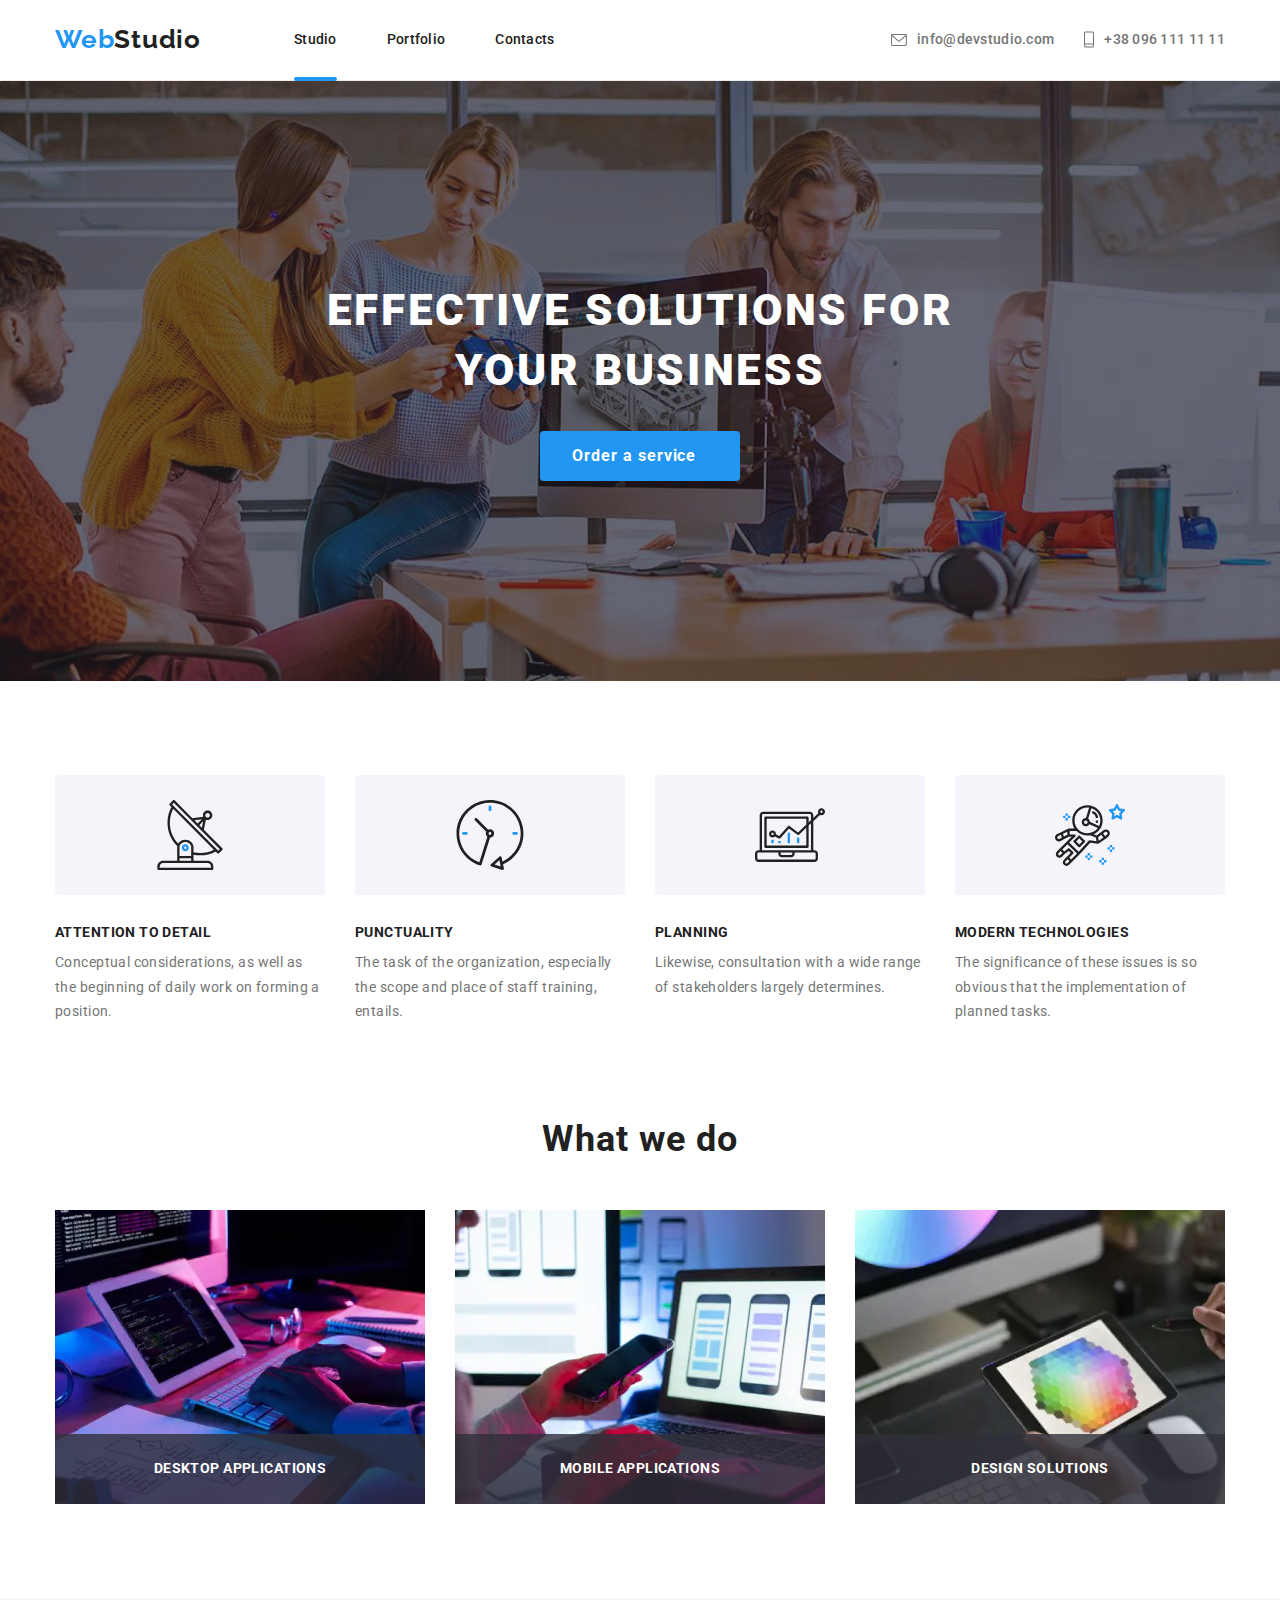
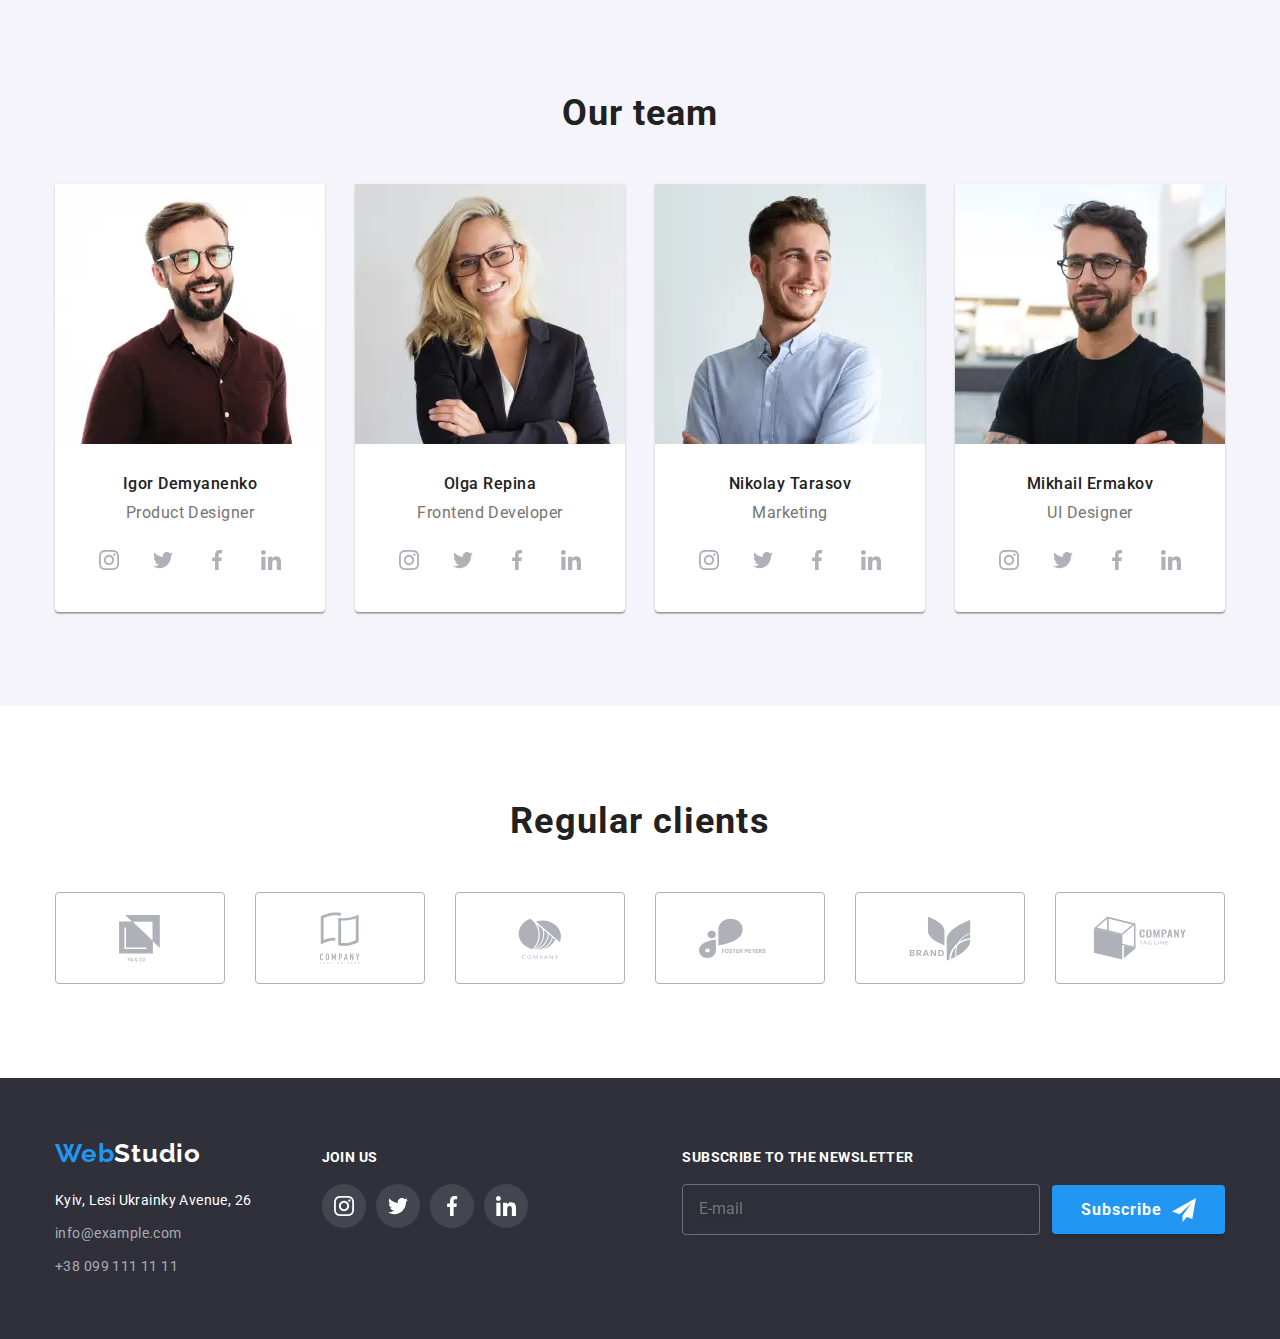
==== commit 8103ac9f: "English translation" ====
--- a/index.html
+++ b/index.html
@@ -1,5 +1,5 @@
 <!DOCTYPE html>
-<html lang="ru">
+<html lang="en">
   <head>
     <meta charset="UTF-8" />
     <meta http-equiv="X-UA-Compatible" content="IE=edge" />
@@ -28,13 +28,13 @@
             </a>
             <ul class="nav header__nav">
               <li class="nav__item">
-                <a href="index.html" class="nav__link current">Студия</a>
+                <a href="index.html" class="nav__link current">Studio</a>
               </li>
               <li class="nav__item">
-                <a href="portfolio.html" class="nav__link">Портфолио</a>
+                <a href="portfolio.html" class="nav__link">Portfolio</a>
               </li>
               <li class="nav__item">
-                <a href="" class="nav__link">Контакты</a>
+                <a href="contacts.html" class="nav__link">Contacts</a>
               </li>
             </ul>
           </div>
@@ -73,18 +73,18 @@
           <ul class="mobile-navigation-list list">
             <li class="mobile-navigation-item">
               <a
-                class="mobile-navigation-link link mob-current"
+                class="mobile-navigation-link link mobile-current"
                 href="./index.html"
-                >Студия</a
+                >Studio</a
               >
             </li>
             <li class="mobile-navigation-item">
               <a class="mobile-navigation-link link" href="./portfolio.html"
-                >Портфолио</a
+                >Portfolio</a
               >
             </li>
             <li class="mobile-navigation-item">
-              <a class="mobile-navigation-link link" href="">Контакты</a>
+              <a class="mobile-navigation-link link" href="">Contacts</a>
             </li>
           </ul>
         </nav>
@@ -124,15 +124,15 @@
     <main>
       <section class="hero-section overlay">
         <div class="container">
-          <h1 class="hero-title">Эффективные решения для вашего бизнеса</h1>
+          <h1 class="hero-title">Effective solutions for your business</h1>
           <button type="button" data-modal-open class="main-btn">
-            Заказать услугу
+            Order a service
           </button>
         </div>
       </section>
       <section class="section benefits-section">
         <div class="container">
-          <h2 class="section1-header visually-hidden">Наши преимущества</h2>
+          <h2 class="section1-header visually-hidden">Our advantages</h2>
           <ul class="list section1">
             <li class="item">
               <div class="icon-box">
@@ -140,10 +140,10 @@
                   <use href="./images/symbol-defs.svg#icon-antenna"></use>
                 </svg>
               </div>
-              <h3 class="section1-title">Внимание к деталям</h3>
+              <h3 class="section1-title">Attention to detail</h3>
               <p class="section1-text">
-                Идейные соображения, а также начало повседневной работы по
-                формированию позиции.
+                Conceptual considerations, as well as the beginning of daily
+                work on forming a position.
               </p>
             </li>
             <li class="item">
@@ -152,10 +152,10 @@
                   <use href="./images/symbol-defs.svg#icon-clock"></use>
                 </svg>
               </div>
-              <h3 class="section1-title">Пунктуальность</h3>
+              <h3 class="section1-title">Punctuality</h3>
               <p class="section1-text">
-                Задача организации, в особенности же рамки и место обучения
-                кадров влечет за собой.
+                The task of the organization, especially the scope and place of
+                staff training, entails.
               </p>
             </li>
             <li class="item">
@@ -164,10 +164,10 @@
                   <use href="./images/symbol-defs.svg#icon-diagram"></use>
                 </svg>
               </div>
-              <h3 class="section1-title">Планирование</h3>
+              <h3 class="section1-title">Planning</h3>
               <p class="section1-text">
-                Равным образом консультация с широким активом в значительной
-                степени обуславливает.
+                Likewise, consultation with a wide range of stakeholders largely
+                determines.
               </p>
             </li>
             <li class="item">
@@ -176,10 +176,10 @@
                   <use href="./images/symbol-defs.svg#icon-astronaut"></use>
                 </svg>
               </div>
-              <h3 class="section1-title">Современные технологии</h3>
+              <h3 class="section1-title">Modern technologies</h3>
               <p class="section1-text">
-                Значимость этих проблем настолько очевидна, что реализация
-                плановых заданий.
+                The significance of these issues is so obvious that the
+                implementation of planned tasks.
               </p>
             </li>
           </ul>
@@ -187,7 +187,7 @@
       </section>
       <section class="section about-us-section">
         <div class="container padding0">
-          <h2 class="section2-header">Чем мы занимаемся</h2>
+          <h2 class="section2-header">What we do</h2>
           <ul class="list section2">
             <li class="item">
               <picture>
@@ -201,10 +201,10 @@
                 <source
                   srcset="./images/box/box1.jpg 1x, ./images/box/box1@2x.jpg 2x"
                 />
-                <img src="#" alt="Разработка приложений" />
+                <img src="#" alt="Desktop applications" />
               </picture>
               <div class="about-us-box">
-                <p class="about-us-text">Десктопные приложения</p>
+                <p class="about-us-text">Desktop applications</p>
               </div>
             </li>
             <li class="item">
@@ -219,10 +219,10 @@
                 <source
                   srcset="./images/box/box2.jpg 1x, ./images/box/box2@2x.jpg 2x"
                 />
-                <img src="#" alt="Мобильные приложения" />
+                <img src="#" alt="Mobile applications" />
               </picture>
               <div class="about-us-box">
-                <p class="about-us-text">Мобильные приложения</p>
+                <p class="about-us-text">Mobile applications</p>
               </div>
             </li>
             <li class="item">
@@ -237,10 +237,10 @@
                 <source
                   srcset="./images/box/box3.jpg 1x, ./images/box/box3@2x.jpg 2x"
                 />
-                <img src="#" alt="Дизайн" />
+                <img src="#" alt="Design solutions" />
               </picture>
               <div class="about-us-box">
-                <p class="about-us-text">Дизайнерские решения</p>
+                <p class="about-us-text">Design solutions</p>
               </div>
             </li>
           </ul>
@@ -248,7 +248,7 @@
       </section>
       <section class="section team">
         <div class="container">
-          <h2 class="section3-header">Наша команда</h2>
+          <h2 class="section3-header">Our team</h2>
           <ul class="list section3">
             <li class="item">
               <picture>
@@ -267,9 +267,14 @@
                     ./images/team/team1@2x.jpg 2x
                   "
                 />
-                <source media="(min-width: 768px)"
-                srcset="./images/team/team1-tablet.webp 1x,
-                ./images/team/team1-tablet@2x.webp 2x" " type="image/webp" />
+                <source
+                  media="(min-width: 768px)"
+                  srcset="
+                    ./images/team/team1-tablet.webp    1x,
+                    ./images/team/team1-tablet@2x.webp 2x
+                  "
+                  type="image/webp"
+                />
                 <source
                   media="(min-width: 768px)"
                   srcset="
@@ -294,12 +299,12 @@
                 />
                 <img
                   src="./images/team/team1.jpg"
-                  alt="Игорь Демьяненко"
+                  alt="Igor Demyanenko"
                   loading="lazy"
                 />
               </picture>
               <div class="card-align">
-                <h3 class="section3-title">Игорь Демьяненко</h3>
+                <h3 class="section3-title">Igor Demyanenko</h3>
                 <p lang="en" class="section3-text">Product Designer</p>
                 <ul class="team-social social-list list">
                   <li class="social-item">
@@ -356,9 +361,14 @@
                     ./images/team/team2@2x.jpg 2x
                   "
                 />
-                <source media="(min-width: 768px)"
-                srcset="./images/team/team2-tablet.webp 1x,
-                ./images/team/team2-tablet@2x.webp 2x" " type="image/webp" />
+                <source
+                  media="(min-width: 768px)"
+                  srcset="
+                    ./images/team/team2-tablet.webp    1x,
+                    ./images/team/team2-tablet@2x.webp 2x
+                  "
+                  type="image/webp"
+                />
                 <source
                   media="(min-width: 768px)"
                   srcset="
@@ -383,12 +393,12 @@
                 />
                 <img
                   src="./images/team/team2.jpg"
-                  alt="Ольга Репина"
+                  alt="Olga Repina"
                   loading="lazy"
                 />
               </picture>
               <div class="card-align">
-                <h3 class="section3-title">Ольга Репина</h3>
+                <h3 class="section3-title">Olga Repina</h3>
                 <p lang="en" class="section3-text">Frontend Developer</p>
                 <ul class="team-social social-list list">
                   <li class="social-item">
@@ -445,9 +455,14 @@
                     ./images/team/team3@2x.jpg 2x
                   "
                 />
-                <source media="(min-width: 768px)"
-                srcset="./images/team/team3-tablet.webp 1x,
-                ./images/team/team3-tablet@2x.webp 2x" " type="image/webp" />
+                <source
+                  media="(min-width: 768px)"
+                  srcset="
+                    ./images/team/team3-tablet.webp    1x,
+                    ./images/team/team3-tablet@2x.webp 2x
+                  "
+                  type="image/webp"
+                />
                 <source
                   media="(min-width: 768px)"
                   srcset="
@@ -472,12 +487,12 @@
                 />
                 <img
                   src="./images/team/team3.jpg"
-                  alt="Николай Тарасов"
+                  alt="Nikolay Tarasov"
                   loading="lazy"
                 />
               </picture>
               <div class="card-align">
-                <h3 class="section3-title">Николай Тарасов</h3>
+                <h3 class="section3-title">Nikolay Tarasov</h3>
                 <p lang="en" class="section3-text">Marketing</p>
                 <ul class="team-social social-list list">
                   <li class="social-item">
@@ -534,9 +549,14 @@
                     ./images/team/team4@2x.jpg 2x
                   "
                 />
-                <source media="(min-width: 768px)"
-                srcset="./images/team/team4-tablet.webp 1x,
-                ./images/team/team4-tablet@2x.webp 2x" " type="image/webp" />
+                <source
+                  media="(min-width: 768px)"
+                  srcset="
+                    ./images/team/team4-tablet.webp    1x,
+                    ./images/team/team4-tablet@2x.webp 2x
+                  "
+                  type="image/webp"
+                />
                 <source
                   media="(min-width: 768px)"
                   srcset="
@@ -561,12 +581,12 @@
                 />
                 <img
                   src="./images/team/team4.jpg"
-                  alt="Михаил Ермаков"
+                  alt="Mikhail Ermakov"
                   loading="lazy"
                 />
               </picture>
               <div class="card-align">
-                <h3 class="section3-title">Михаил Ермаков</h3>
+                <h3 class="section3-title">Mikhail Ermakov</h3>
                 <p lang="en" class="section3-text">UI Designer</p>
                 <ul class="team-social social-list list">
                   <li class="social-item">
@@ -611,7 +631,7 @@
       </section>
       <section class="section">
         <div class="container">
-          <h2 class="section4-header">Постоянные клиенты</h2>
+          <h2 class="section4-header">Regular clients</h2>
           <ul class="list company-list">
             <li class="item">
               <a class="company-link link" href="">
@@ -670,7 +690,7 @@
             <address class="footer-address">
               <ul class="list address-margin">
                 <li class="item">
-                  <p>г. Киев, пр-т Леси Украинки, 26</p>
+                  <p>Kyiv, Lesi Ukrainky Avenue, 26</p>
                 </li>
                 <li class="item">
                   <a class="footer-info link" href="mailto:info@example.com"
@@ -686,7 +706,7 @@
             </address>
           </div>
           <div class="join-us-container">
-            <h3 class="footer-social-title">ПРИСОЕДИНЯЙТЕСЬ</h3>
+            <h3 class="footer-social-title">JOIN US</h3>
             <ul class="team-social social-list list">
               <li class="social-item">
                 <a href="" class="social-link footer-social-link link">
@@ -720,7 +740,7 @@
           </div>
         </div>
         <div class="subscribe-section">
-          <h3 class="footer-social-title">Подпишитесь на рассылку</h3>
+          <h3 class="footer-social-title">Subscribe to the newsletter</h3>
           <form
             class="footer-form"
             name="signup-form"
@@ -738,7 +758,7 @@
                 />
               </label>
               <button type="submit" class="form-btn">
-                Подписаться
+                Subscribe
                 <svg class="form-btn-icon" width="24px" height="24px">
                   <use href="./images/icons.svg#icon-send"></use>
                 </svg>
@@ -758,10 +778,10 @@
         </button>
         <form action="#" class="modal-form">
           <p class="modal-form-header">
-            Оставьте свои данные, мы вам перезвоним
+            Leave your details and we will call you back
           </p>
           <label for="" class="modal-form-field"
-            >Имя
+            >Name
             <span class="form-input-wrap">
               <input
                 type="text"
@@ -769,7 +789,7 @@
                 name="person-name"
                 minlength="3"
                 pattern="[a-zA-Zа-яёА-ЯЁ]+"
-                title="Допустимы только знаки кириллицы и латиницы"
+                title="Only Cyrillic and Latin characters are allowed"
               />
               <svg class="modal-form-input-icon">
                 <use href="./images/icons.svg#icon-user"></use>
@@ -777,7 +797,7 @@
             </span>
           </label>
           <label for="" class="modal-form-field"
-            >Телефон
+            >Phone
             <span class="form-input-wrap">
               <input
                 type="text"
@@ -793,7 +813,7 @@
             </span>
           </label>
           <label for="" class="modal-form-field"
-            >Почта
+            >Email
             <span class="form-input-wrap">
               <input
                 type="text"
@@ -807,11 +827,11 @@
             </span>
           </label>
           <label for="" class="modal-form-field"
-            >Комментарий
+            >Comment
             <textarea
               class="modal-form-message"
               name="person-message"
-              placeholder="Введите текст"
+              placeholder="Enter your text"
             ></textarea>
           </label>
           <input
@@ -820,10 +840,10 @@
             id="accept"
           />
           <label class="modal-form-checkbox-label" for="accept">
-            Соглашаюсь с рассылкой и принимаю
-            <a href="#" class="modal-form-link">Условия договора</a>
+            I agree to receive newsletters and accept
+            <a href="#" class="modal-form-link">the Terms of Agreement</a>
           </label>
-          <button class="modal-form-button" type="submit">Отправить</button>
+          <button class="modal-form-button" type="submit">Send</button>
         </form>
       </div>
     </div>
--- a/css/main.min.css
+++ b/css/main.min.css
@@ -1,2 +1,2 @@
-:root{--accent-color: #2196f3;--main-title-color: #212121;--main-text-color: #757575;--main-background-color: #e5e5e5;--secondary-background-color: #2f303a;--thirdly-background-color: #f5f4fa;--icons-color: #afb1b8;--transition: cubic-bezier(0.4, 0, 0.2, 1)}.visually-hidden{position:absolute;white-space:nowrap;width:1px;height:1px;overflow:hidden;border:0;padding:0;clip:rect(0 0 0 0);clip-path:inset(50%);margin:-1px}p,h1,h2,h3,h4,h5,h6{margin:0}ul{margin:0;padding:0;list-style:none}body{font-family:roboto, sans-serif;color:var(--main-text-color)}.button{cursor:pointer;display:block}.list{padding:0;margin:0;list-style:none}.link{text-decoration:none;transition-property:color, fill, background-color, border;transition-duration:250ms;transition-timing-function:cubic-bezier(0.4, 0, 0.2, 1)}.padding0{padding-top:0}img{display:block;max-width:100%;height:auto}.is-hidden{visibility:hidden;opacity:0;pointer-events:none}.logo{font-weight:bold;font-size:24px;line-height:1.17;letter-spacing:0.03em;font-family:Raleway;font-style:normal;color:#2196f3;padding-top:16px;padding-bottom:16px}@media screen and (min-width: 768px){.logo{margin-right:88px;padding-top:26px;padding-bottom:26px}}@media screen and (min-width: 1200px){.logo{font-size:26px;line-height:1.19;margin-right:93px;padding-top:24px;padding-bottom:25px}}.logo-color{color:var(--main-title-color)}.logo-color-footer{color:white}.container{padding-right:15px;padding-left:15px;margin:0 auto}@media screen and (min-width: 480px){.container{width:480px}}@media screen and (min-width: 768px){.container{width:768px}}@media screen and (min-width: 1200px){.container{width:1200px}}.hero-section{text-align:center;padding-bottom:210px;padding-top:200px;background-color:var(--secondary-background-color)}.section{padding-top:60px;padding-bottom:60px}@media screen and (min-width: 1200px){.section{padding-top:94px;padding-bottom:94px}}.social-list{display:flex;justify-content:center}.social-item{width:44px;height:44px;margin-right:10px}.social-item:last-child{margin-right:0px}.social-link{width:100%;height:100%;display:block;border-radius:50%;color:white;display:flex;align-items:center;justify-content:center}.social-link:hover,.social-link:focus{background-color:var(--accent-color)}.social-link:hover .social-icon,.social-link:focus .social-icon{fill:currentColor}.social-icon{width:20px;height:20px;fill:#afb1b8}.footer-social-link{background-color:rgba(255,255,255,0.1)}.footer-social-link .social-icon{fill:white}.section1-header{visibility:hidden}.section2-header{margin-bottom:50px;font-weight:bold;font-size:36px;line-height:1.17;text-align:center;letter-spacing:0.03em;color:var(--main-title-color)}.list-item-title{font-weight:bold;font-size:18px;line-height:2;letter-spacing:0.06em;color:var(--main-title-color)}.modal-form-header{margin-bottom:12px;font-weight:700;font-size:20px;line-height:1.15;text-align:center;letter-spacing:0.03em;color:var(--main-title-color)}.portfolio-header{visibility:hidden}.section3-header{margin-bottom:50px;text-align:center;font-weight:bold;font-size:36px;line-height:1.17;letter-spacing:0.03em;color:var(--main-title-color)}.header-icon{margin-right:10px}.header-main{border-bottom:1px solid #ececec}.portfolio-header{visibility:hidden}.backdrop{width:100vw;height:100vh;position:fixed;top:0;background:rgba(0,0,0,0.2);transition:visibility 500ms cubic-bezier(0.4, 0, 0.2, 1),opacity 1000ms cubic-bezier(0.4, 0, 0.2, 1)}.modal{position:absolute;width:100%;min-height:581px;top:50%;left:50%;transform:translate(-50%, -50%) scale(1);background-color:white;box-shadow:0px 1px 3px rgba(0,0,0,0.12),0px 1px 1px rgba(0,0,0,0.14),0px 2px 1px rgba(0,0,0,0.2);border-radius:4px;transition:transform 500ms cubic-bezier(0.4, 0, 0.2, 1);padding:40px}@media screen and (min-width: 480px){.modal{width:450px}}@media screen and (min-width: 1200px){.modal{width:528px}}.modal-btn{display:flex;display:block;justify-items:center;align-items:center;width:30px;height:30px;position:absolute;top:8px;right:8px;border:1px solid rgba(0,0,0,0.1);border-radius:50%;background-color:inherit;transition:fill 250ms var(--transition)}.modal-btn:hover{fill:var(--accent-color)}.modal-form-checkbox-label{position:relative;padding-left:24px}@media screen and (min-width: 1200px){.modal-form-checkbox-label{padding-left:0}}.modal-form-checkbox-label::before{position:absolute;top:2px;left:0;display:block;content:"";width:16px;height:15px;margin-right:7px;cursor:pointer;border:2px solid var(--primery-title-color);border-radius:2px;transition:border-color 250ms var(--transition-timing)}@media screen and (min-width: 480px){.modal-form-checkbox-label::before{top:0}}@media screen and (min-width: 1200px){.modal-form-checkbox-label::before{position:static}}.modal-form-checkbox-label:hover::before{border-color:var(--links-hover-color)}.modal-check-box:focus+.modal-form-checkbox-label::before{border-color:var(--links-hover-color)}.modal-check-box:checked+.modal-form-checkbox-label::before{border:none;background-image:url(../img/check.svg)}@media screen and (min-width: 480px){.modal-form-checkbox-label{display:flex;justify-content:center;align-items:center;margin-bottom:30px;font-size:12px;line-height:1.17;letter-spacing:0.03em;color:var(--primery-text-color);cursor:pointer}}@media screen and (min-width: 1200px){.modal-form-checkbox-label{font-size:14px;line-height:1.71}}.modal-form{display:flex;flex-direction:column}.modal-form-header{margin-bottom:12px;font-weight:700;font-size:20px;line-height:1.15;text-align:center;letter-spacing:0.03em;color:var(--main-title-color)}.modal-form-field{margin-bottom:20px;font-size:12px;line-height:1.67;letter-spacing:0.01em;color:var(--main-text-color);display:block}.modal-field:nth-child(4){margin-bottom:20px}.modal-form-input{width:100%;height:40px;padding-left:42px;border:1px solid rgba(33,33,33,0.2);border-radius:4px;transition:border-color 250ms linear}.modal-form-input:focus{outline:none;border-color:var(--accent-color)}.modal-form-message:hover,.modal-form-input:focus,.modal-form-message:focus{outline:none;border-color:var(--accent-color)}.modal-form-input-icon{position:absolute;top:50%;left:12px;width:12px;height:12px;transform:translateY(-50%);fill:var(--main-title-color);transition:fill 250ms var(--transition)}.modal-form-input:focus+.modal-form-input-icon{fill:var(--accent-color)}.form-input-wrap:hover .modal-form-input:focus+.modal-form-input-icon{fill:var(--accent-color)}.form-input-wrap{display:block;position:relative}.form-input-wrap:hover .modal-form-input{border-color:var(--accent-color)}.modal-form-message{width:100%;height:120px;padding:12px 16px;border:1px solid rgba(33,33,33,0.2);border-radius:4px;resize:none;transition:border-color 250ms var(--transition)}.modal-form-button{align-self:center;align-items:center;min-width:200px;min-height:50px;border:0;border-radius:4px;font-weight:700;font-size:16px;line-height:1.88;letter-spacing:0.06em;color:white;background-color:var(--accent-color);box-shadow:0px 4px 4px rgba(0,0,0,0.15);transition:background-color 250ms var(--transition);display:block;margin:0 auto}.modal-form-button:hover{background-color:#188ce8}.modal-form-checkbox-label{position:relative;justify-content:center;align-items:center;margin-bottom:30px;font-size:14px;line-height:1.71;letter-spacing:0.03em;color:var(--primary-title-color);cursor:pointer}.modal-check-box:checked+.modal-form-checkbox-label::before{border:none;background-image:url(../images/check.svg)}.modal-form-checkbox-label::before{display:block;content:"";width:16px;height:15px;margin-right:7px;cursor:pointer;border:2px solid var(--main-title-color);border-radius:2px}@media screen and (min-width: 480px){.modal-form-checkbox-label{display:flex;justify-content:center;align-items:center;margin-bottom:30px;font-size:12px;line-height:1.17;letter-spacing:0.03em;color:var(--main-text-color);cursor:pointer}}@media screen and (min-width: 1200px){.modal-form-checkbox-label{font-size:14px;line-height:1.71}}.modal-form-link{text-decoration-line:underline;color:var(--accent-color)}@media screen and (min-width: 480px){.modal-form-link{margin-left:5px}}.modal-btn{display:flex;display:block;justify-items:center;align-items:center;width:30px;height:30px;position:absolute;top:8px;right:8px;border:1px solid rgba(0,0,0,0.1);border-radius:50%;background-color:inherit;transition:fill 250ms var(--transition)}.modal-btn:hover,.modal-btn:focus{fill:var(--accent-color)}.header-main{border-bottom:1px solid #ececec}.header-container{display:flex;align-items:center}@media screen and (max-width: 767px){.header-container{justify-content:space-between}}.nav-pos{display:flex;align-items:center}.nav{display:none}@media screen and (min-width: 768px){.nav{display:flex;padding:0;margin:0;list-style:none}}@media screen and (min-width: 1200px){.nav{margin-right:auto}}.nav__item:not(:last-child){margin-right:50px}.nav__link{display:block;padding-top:21px;padding-bottom:21px;position:relative;text-decoration:none;font-weight:500;font-size:14px;line-height:1.14;letter-spacing:0.02em;color:var(--main-title-color);transition-property:color, fill, background-color, border;transition-duration:250ms;transition-timing-function:cubic-bezier(0.4, 0, 0.2, 1)}.nav__link:hover,.nav__link:focus{color:var(--accent-color)}.nav__link.current::after{content:"";display:block;width:100%;height:4px;border-radius:2px;position:absolute;bottom:-1px;background-color:var(--accent-color);bottom:-12px}.header-icon{margin-right:10px;justify-content:center;align-items:center}.nav-contacts{display:none}@media screen and (min-width: 768px){.nav-contacts{display:block;margin-left:auto;justify-content:center;align-items:center;list-style:none;display:block;font-weight:500;font-size:12px;line-height:1.17;letter-spacing:0.02em;color:var(--main-text-color)}}@media screen and (min-width: 1200px){.nav-contacts{display:flex;font-size:14px;line-height:1.14}}.nav-contacts .nav-contacts__item+.nav-contacts__item{margin-left:0px}@media screen and (min-width: 1200px){.nav-contacts .nav-contacts__item+.nav-contacts__item{margin-left:30px}}@media screen and (min-width: 768px){.nav-contacts__item:not(:last-child){margin-bottom:10px}}@media screen and (min-width: 1200px){.nav-contacts__item:not(:last-child){margin-bottom:0}}.nav-contacts__link{display:flex;fill:currentColor;vertical-align:middle;text-decoration:none;color:var(--main-text-color);align-items:center;transition-property:color, fill, background-color, border;transition-duration:250ms;transition-timing-function:cubic-bezier(0.4, 0, 0.2, 1)}.nav-contacts__link:hover,.nav-contacts__link:focus{color:var(--accent-color)}.mobile-menu-button{padding:0;border:none;background-color:transparent;line-height:0;display:block;width:40px;height:40px}@media screen and (min-width: 768px){.mobile-menu-button{display:none}}.mobile-menu-button-icon{width:24px;height:16px;transition:fill 250ms var(--transition)}.mobile-menu-button:hover .mobile-menu-button-icon,.mobile-menu-button:focus .mobile-menu-button-icon{fill:var(--accent-color)}.mobile-menu{position:fixed;top:0;z-index:5;display:flex;flex-direction:column;width:100vw;height:100vh;padding:48px 0 48px 40px;background-color:white;transition:visibility 250ms var(--transition),opacity 250ms var(--transition)}@media screen and (min-width: 768px){.mobile-menu{display:none}}.mobile-menu-button-close{position:absolute;top:10px;right:15px;display:flex;align-items:center;justify-content:center;width:40px;height:40px;padding:0;border:none;line-height:0;background-color:transparent}.mobile-menu-button-close:hover .mobile-menu-button-close-icon,.mobile-menu-button-close:focus .mobile-menu-button-close-icon{fill:var(--accent-color)}.mobile-menu-button-close-icon{width:11px;height:11px;fill:var(--main-title-color);transition:fill 250ms var(--transition)}.mobile-contacts-wrapper{margin-top:auto}.mobile-navigation-item:not(:last-child){margin-bottom:32px}.mobile-navigation-link{display:block;font-weight:500;font-size:8vw;line-height:1.76;letter-spacing:0.02em;color:var(--main-title-color);transition:color 250ms var(--transition)}.mobile-navigation-link:hover,.mobile-navigation-link:focus{color:var(--accent-color)}@media screen and (min-width: 480px){.mobile-navigation-link{font-size:40px}}.mobile-navigation-link.mob-current{color:var(--accent-color)}.mobile-contacts{margin-bottom:64px}.mobile-contacts-item:first-child{margin-bottom:32px}.mobile-contacts-phone{font-weight:500;font-size:8vw;line-height:1.78;letter-spacing:0.02em;color:var(--accent-color)}@media screen and (min-width: 480px){.mobile-contacts-phone{font-size:34px}}.mobile-contacts-email{font-weight:500;font-size:5vw;line-height:28px;letter-spacing:1.67;color:var(--primery-text-color)}@media screen and (min-width: 480px){.mobile-contacts-email{font-size:24px}}.mobile-social{display:flex;flex-wrap:wrap}.mobile-social-item:not(:last-child){margin-right:10px;padding-right:10px;border-right:1px solid rgba(33,33,33,0.2)}@media screen and (max-width: 396px){.mobile-social-item:first-child{margin-bottom:10px}}.mobile-social-link{font-weight:500;font-size:18px;line-height:1.22;letter-spacing:0.02em;color:var(--accent-color)}.overlay{padding-top:118px;padding-bottom:118px;background-color:#c4c4c4;background-image:linear-gradient(to right, rgba(47,48,58,0.4), rgba(47,48,58,0.4)),url(../images/phone-hero.jpg);background-size:cover;background-repeat:no-repeat;background-position:center}@media (min-device-pixel-ratio: 2), (-webkit-min-device-pixel-ratio: 2), (min-resolution: 192dpi), (min-resolution: 2dppx){.overlay{background-image:linear-gradient(rgba(47,48,58,0.4), rgba(47,48,58,0.4)),url(../images/phone-hero@2x.jpg)}}@media screen and (min-width: 768px){.overlay{background-image:linear-gradient(rgba(47,48,58,0.4), rgba(47,48,58,0.4)),url(../images/tablet-hero.jpg)}}@media screen and (min-width: 768px) and (min-device-pixel-ratio: 2), screen and (min-width: 768px) and (-webkit-min-device-pixel-ratio: 2), screen and (min-width: 768px) and (min-resolution: 192dpi), screen and (min-width: 768px) and (min-resolution: 2dppx){.overlay{background-image:linear-gradient(rgba(47,48,58,0.4), rgba(47,48,58,0.4)),url(../images/tablet-hero@2x.jpg)}}@media screen and (min-width: 1200px){.overlay{max-width:1600px;margin:0 auto;padding-top:200px;padding-bottom:200px;background-image:linear-gradient(rgba(47,48,58,0.4), rgba(47,48,58,0.4)),url(../images/hero.jpg)}}@media screen and (min-width: 1200px) and (min-device-pixel-ratio: 2), screen and (min-width: 1200px) and (-webkit-min-device-pixel-ratio: 2), screen and (min-width: 1200px) and (min-resolution: 192dpi), screen and (min-width: 1200px) and (min-resolution: 2dppx){.overlay{background-image:linear-gradient(rgba(47,48,58,0.4), rgba(47,48,58,0.4)),url(../images/hero@2x.jpg)}}.hero-title{margin:0 auto 30px;font-weight:900;font-size:26px;line-height:1.62;text-align:center;letter-spacing:0.06em;text-transform:uppercase;color:white}@media screen and (min-width: 480px){.hero-title{width:360px}}@media screen and (min-width: 1200px){.hero-title{width:696px;font-size:44px;line-height:1.36}}.main-btn{border-radius:4px;min-width:200px;padding:10px 32px;border:0px;margin:auto;font-family:inherit;font-weight:bold;font-size:16px;line-height:1.87;display:flex;letter-spacing:0.06em;color:white;background-color:var(--accent-color);cursor:pointer;transition:background-color 250ms cubic-bezier(0.4, 0, 0.2, 1)}.main-btn:hover,.main-btn:focus{box-shadow:0px 4px 4px rgba(0,0,0,0.15);border-radius:4px}.icon-box{display:flex;min-height:120px;justify-content:center;align-items:center;margin-bottom:30px;border-radius:4px;background-color:var(--thirdly-background-color)}@media screen and (min-width: 768px){.section1{display:flex;flex-wrap:wrap;margin-left:-30px;padding-bottom:0px}}.benefits-section{padding-bottom:0px}.section1 .item{margin-bottom:30px}@media screen and (min-width: 768px){.section1 .item{flex-basis:calc(100% / 2 - 30px);margin-left:30px}}@media screen and (min-width: 1200px){.section1 .item{flex-basis:calc(100% / 4 - 30px);margin-bottom:0px}}.section1-header{visibility:hidden}.section1-title{font-weight:bold;font-size:14px;line-height:1.14;letter-spacing:0.03em;text-transform:uppercase;text-align:center;color:var(--main-title-color)}@media screen and (min-width: 768px){.section1-title{text-align:left}}.section1-text{margin-top:10px;font-weight:normal;font-size:14px;line-height:1.75;letter-spacing:0.03em;text-align:left}@media screen and (max-width: 1199px){.about-us-section{display:none}}.section2{display:flex}.section2 .item{position:relative}.section2 .item+.item{margin-left:30px}.section2-header{margin-bottom:50px;font-weight:bold;font-size:36px;line-height:1.17;text-align:center;letter-spacing:0.03em;color:var(--main-title-color)}.about-us-text{font-weight:700;font-size:14px;line-height:1.14;letter-spacing:0.03em;text-transform:uppercase;color:white}.about-us-box{display:flex;width:100%;height:70px;justify-content:center;align-items:center;position:absolute;bottom:0;background:rgba(47,48,58,0.8)}.team{background-color:#f5f4fa}.section3{margin-bottom:-30px}@media screen and (min-width: 768px){.section3{display:flex;flex-wrap:wrap;margin-left:-30px}}@media screen and (min-width: 1200px){.section3{margin-bottom:0}}.item-color{background-color:white}.card-align{padding-top:30px;padding-bottom:30px}.section3 .item{margin-bottom:30px;border-radius:0px 0px 4px 4px;box-shadow:0px 1px 3px rgba(0,0,0,0.12),0px 1px 1px rgba(0,0,0,0.14),0px 2px 1px rgba(0,0,0,0.2);background-color:white}@media screen and (min-width: 768px){.section3 .item{flex-basis:calc(100% / 2 - 30px);margin-left:30px}}@media screen and (min-width: 1200px){.section3 .item{flex-basis:calc(100% / 4 - 30px);margin-left:30px;margin-bottom:0}}.section3 .item+.item{margin-left:0px}@media screen and (min-width: 768px){.section3 .item+.item{margin-left:30px}}.section3-header{margin-bottom:30px;font-weight:700;font-size:28px;line-height:1.19;text-align:center;letter-spacing:0.03em;color:var(--main-title-color)}@media screen and (min-width: 1200px){.section3-header{margin-bottom:50px;font-size:36px;line-height:1.17}}.section3-title{text-align:center;margin-bottom:10px;font-weight:500;font-size:16px;line-height:1.19;letter-spacing:0.03em;color:var(--main-title-color)}.section3-text{text-align:center;margin-bottom:16px;font-weight:normal;font-size:16px;line-height:1.19;letter-spacing:0.03em}.section4-header{margin-bottom:30px;font-weight:700;font-size:28px;line-height:1.19;text-align:center;letter-spacing:0.03em;color:var(--main-title-color)}@media screen and (min-width: 1200px){.section4-header{margin-bottom:50px;font-size:36px;line-height:1.17}}.company-list{display:flex;flex-wrap:wrap;margin-left:-30px;margin-bottom:-30px}@media screen and (min-width: 1200px){.company-list{margin-bottom:0}}.company-list .item{height:92px;margin-left:30px;margin-bottom:30px;flex-basis:calc(100% / 2 - 30px)}@media screen and (min-width: 768px){.company-list .item{flex-basis:calc(100% / 3 - 30px)}}@media screen and (min-width: 1200px){.company-list .item{flex-basis:calc(100% / 6 - 30px);margin-bottom:0}}.company-icon{fill:#afb1b8;transition-property:color, fill;transition-duration:250ms;transition-timing-function:cubic-bezier(0.4, 0, 0.2, 1)}.company-link{display:flex;justify-content:center;align-items:center;height:100%;width:100%;border:1px solid var(--icons-color);border-radius:4px;color:var(--icons-color)}.company-link:hover .company-icon,.company-link:focus .company-icon{fill:var(--accent-color)}.company-link:hover,.company-link:focus{border-color:var(--accent-color)}.footer{background-color:var(--secondary-background-color);padding-top:60px;padding-bottom:60px}.footer-social-title{font-size:14px;line-height:1.14;line-height:100%;text-align:Left;vertical-align:Top;letter-spacing:0.03em;color:#ffffff;margin-bottom:20px;text-transform:uppercase;text-align:center}@media screen and (min-width: 1200px){.footer-social-title{text-align:left}}.footer-address{margin-top:20px;font-weight:normal;font-size:14px;line-height:1.71;letter-spacing:0.03em;font-style:normal;color:white}.address-margin .item+.item{margin-top:9px}.footer-info{font-weight:normal;font-size:14px;line-height:1.71;letter-spacing:0.03em;font-style:normal;color:rgba(255,255,255,0.6)}.join-us-container{margin-bottom:60px}@media screen and (min-width: 1200px){.join-us-container{margin-bottom:0;margin-right:93px}}.subscribe-section{text-align:center}@media screen and (min-width: 1200px){.subscribe-section{text-align:left}}.footer-form{text-align:center}.subscribe-form-input{width:100%;min-height:50px;padding:15px 16px;margin-bottom:20px;border:1px solid rgba(255,255,255,0.3);filter:drop-shadow(0px 4px 4px rgba(0,0,0,0.15));border-radius:4px;background-color:inherit;color:var(--first-background-color)}.subscribe-form-input:focus{outline:none}@media screen and (min-width: 768px){.subscribe-form-input{display:block;width:450px;margin:0 auto 20px}}@media screen and (min-width: 1200px){.subscribe-form-input{display:inline;width:358px;margin:0 12px 0 0}}.subscribe-form-container{display:block;align-items:center;text-align:center}@media screen and (min-width: 1200px){.subscribe-form-container{text-align:left;display:flex}}.subscribe-form-label{font-weight:400;font-size:16px;line-height:1.25;align-items:center;color:rgba(255,255,255,0.6)}.form-btn{margin:0 auto;padding:10px 29px;font-weight:700;font-size:16px;line-height:1.87;display:flex;align-items:center;text-align:center;letter-spacing:0.06em;cursor:pointer;color:white;background:var(--accent-color);box-shadow:0px 4px 4px rgba(0,0,0,0.15);border-radius:4px;border-style:none}.form-btn:hover,.form-btn:focus{background-color:#2196f3}@media screen and (min-width: 1200px){.form-btn:hover,.form-btn:focus{margin-left:12px}}.form-btn-icon{margin-left:10px}@media screen and (min-width: 1200px){.footer-items{display:flex;align-items:baseline;justify-content:space-between}}.footer-logo{margin-right:0px}.footer-wrap{text-align:center}@media screen and (min-width: 768px){.footer-wrap{display:flex;align-items:baseline;justify-content:space-around}}@media screen and (min-width: 1200px){.footer-wrap{text-align:left}}.footer-inf{margin-bottom:60px}@media screen and (min-width: 1200px){.footer-inf{margin-right:70px;margin-bottom:0px}}.btn-list{display:flex;flex-wrap:wrap;margin-bottom:40px}@media screen and (min-width: 768px){.btn-list{justify-content:center}}.btn-list .item+.item{margin-left:8px}@media screen and (max-width: 767px){.btn-list .item:nth-child(4){margin-left:0px}}@media screen and (max-width: 767px){.btn-list .item:nth-child(-n+3){margin-bottom:8px}}.help-btn{padding:6px 22px;min-width:73px;border-radius:4px;border:0;font-family:inherit;font-weight:500;font-size:16px;line-height:1.62;text-align:center;letter-spacing:0.03em;cursor:pointer;color:var(--main-title-color);background-color:#f5f4fa;transition-property:color, background-color, box-shadow;transition-duration:250ms;transition-timing-function:cubic-bezier(0.4, 0, 0.2, 1)}.help-btn:hover,.help-btn:focus{box-shadow:0px 3px 1px rgba(0,0,0,0.1),0px 1px 2px rgba(0,0,0,0.08),0px 2px 2px rgba(0,0,0,0.12);font-family:inherit;color:white;background-color:var(--accent-color)}.list-item-title{font-weight:bold;font-size:18px;line-height:2;letter-spacing:0.06em;color:var(--main-title-color)}.list-item-text{margin-top:4x;color:#757575;font-weight:normal;font-size:16px;line-height:1.87;letter-spacing:0.03em}.help-card-align{padding-top:20px;padding-bottom:20px;padding-left:24px;padding-right:24px;border-right:1px solid #eeeeee;border-bottom:1px solid #eeeeee;border-left:1px solid #eeeeee}@media screen and (min-width: 768px){.help-card-align{flex-grow:1}}.help-card-list{margin-bottom:-30px}.help-card-list .item:hover,.help-card-list .item:focus{box-shadow:0px 1px 3px rgba(0,0,0,0.12),0px 1px 1px rgba(0,0,0,0.14),0px 2px 1px rgba(0,0,0,0.2);cursor:pointer}@media screen and (min-width: 768px){.help-card-list{display:flex;flex-wrap:wrap;margin-left:-30px}}.help-card-list .item{margin-bottom:30px;background:var(--primary-title-color);border-radius:0px 0px 4px 4px;transition-property:box-shadow;transition-duration:250ms;transition-timing-function:cubic-bezier(0.4, 0, 0.2, 1)}@media screen and (min-width: 768px){.help-card-list .item{display:flex;flex-basis:calc(100% / 2 - 30px);margin-left:30px}}@media screen and (min-width: 1200px){.help-card-list .item{flex-basis:calc(100% / 3 - 30px)}}@media screen and (min-width: 1200px){.help-card-list .item:nth-child(3n){margin-right:0px}}@media screen and (min-width: 1200px){.help-card-list .item:nth-child(n+7){margin-bottom:0}}.help-card-list .link{transition:transform 250ms cubic-bezier(0.4, 0, 0.2, 1)}.help-box-link{display:flex;flex-direction:column}.help-box-link:hover .service-box-text{transform:translateY(-100%)}.service-box-text{padding:63px 24px;width:100%;height:100%;position:absolute;top:100%;left:0;font-size:18px;line-height:1.56;letter-spacing:0.03em;color:white;background-color:rgba(33,150,243,0.9);transition:transform 250ms cubic-bezier(0.47, 0, 0.745, 0.715);overflow-y:scroll}.help-box-align{position:relative;overflow:hidden}
+:root{--accent-color: #2196f3;--main-title-color: #212121;--main-text-color: #757575;--main-background-color: #e5e5e5;--secondary-background-color: #2f303a;--thirdly-background-color: #f5f4fa;--icons-color: #afb1b8;--transition: cubic-bezier(0.4, 0, 0.2, 1)}.visually-hidden{position:absolute;white-space:nowrap;width:1px;height:1px;overflow:hidden;border:0;padding:0;clip:rect(0 0 0 0);clip-path:inset(50%);margin:-1px}p,h1,h2,h3,h4,h5,h6{margin:0}ul{margin:0;padding:0;list-style:none}body{font-family:roboto, sans-serif;color:var(--main-text-color)}.button{cursor:pointer;display:block}.list{padding:0;margin:0;list-style:none}.link{text-decoration:none;transition-property:color, fill, background-color, border;transition-duration:250ms;transition-timing-function:cubic-bezier(0.4, 0, 0.2, 1)}.padding0{padding-top:0}img{display:block;max-width:100%;height:auto}.is-hidden{visibility:hidden;opacity:0;pointer-events:none}.logo{font-weight:bold;font-size:24px;line-height:1.17;letter-spacing:0.03em;font-family:Raleway;font-style:normal;color:#2196f3;padding-top:16px;padding-bottom:16px}@media screen and (min-width: 768px){.logo{margin-right:88px;padding-top:26px;padding-bottom:26px}}@media screen and (min-width: 1200px){.logo{font-size:26px;line-height:1.19;margin-right:93px;padding-top:24px;padding-bottom:25px}}.logo-color{color:var(--main-title-color)}.logo-color-footer{color:white}.container{padding-right:15px;padding-left:15px;margin:0 auto}@media screen and (min-width: 480px){.container{width:480px}}@media screen and (min-width: 768px){.container{width:768px}}@media screen and (min-width: 1200px){.container{width:1200px}}.hero-section{text-align:center;padding-bottom:210px;padding-top:200px;background-color:var(--secondary-background-color)}.section{padding-top:60px;padding-bottom:60px}@media screen and (min-width: 1200px){.section{padding-top:94px;padding-bottom:94px}}.social-list{display:flex;justify-content:center}.social-item{width:44px;height:44px;margin-right:10px}.social-item:last-child{margin-right:0px}.social-link{width:100%;height:100%;display:block;border-radius:50%;color:white;display:flex;align-items:center;justify-content:center}.social-link:hover,.social-link:focus{background-color:var(--accent-color)}.social-link:hover .social-icon,.social-link:focus .social-icon{fill:currentColor}.social-icon{width:20px;height:20px;fill:#afb1b8}.footer-social-link{background-color:rgba(255,255,255,0.1)}.footer-social-link .social-icon{fill:white}.section1-header{visibility:hidden}.section2-header{margin-bottom:50px;font-weight:bold;font-size:36px;line-height:1.17;text-align:center;letter-spacing:0.03em;color:var(--main-title-color)}.list-item-title{font-weight:bold;font-size:18px;line-height:2;letter-spacing:0.06em;color:var(--main-title-color)}.modal-form-header{margin-bottom:12px;font-weight:700;font-size:20px;line-height:1.15;text-align:center;letter-spacing:0.03em;color:var(--main-title-color)}.portfolio-header{visibility:hidden}.section3-header{margin-bottom:50px;text-align:center;font-weight:bold;font-size:36px;line-height:1.17;letter-spacing:0.03em;color:var(--main-title-color)}.header-icon{margin-right:10px}.header-main{border-bottom:1px solid #ececec}.portfolio-header{visibility:hidden}.backdrop{width:100vw;height:100vh;position:fixed;top:0;background:rgba(0,0,0,0.2);transition:visibility 500ms cubic-bezier(0.4, 0, 0.2, 1),opacity 1000ms cubic-bezier(0.4, 0, 0.2, 1)}.modal{position:absolute;width:100%;min-height:581px;top:50%;left:50%;transform:translate(-50%, -50%) scale(1);background-color:white;box-shadow:0px 1px 3px rgba(0,0,0,0.12),0px 1px 1px rgba(0,0,0,0.14),0px 2px 1px rgba(0,0,0,0.2);border-radius:4px;transition:transform 500ms cubic-bezier(0.4, 0, 0.2, 1);padding:40px}@media screen and (min-width: 480px){.modal{width:450px}}@media screen and (min-width: 1200px){.modal{width:528px}}.modal-btn{display:flex;display:block;justify-items:center;align-items:center;width:30px;height:30px;position:absolute;top:8px;right:8px;border:1px solid rgba(0,0,0,0.1);border-radius:50%;background-color:inherit;transition:fill 250ms var(--transition)}.modal-btn:hover{fill:var(--accent-color)}.modal-form-checkbox-label{position:relative;padding-left:24px}@media screen and (min-width: 1200px){.modal-form-checkbox-label{padding-left:0}}.modal-form-checkbox-label::before{position:absolute;top:2px;left:0;display:block;content:"";width:16px;height:15px;margin-right:7px;cursor:pointer;border:2px solid var(--primery-title-color);border-radius:2px;transition:border-color 250ms var(--transition-timing)}@media screen and (min-width: 480px){.modal-form-checkbox-label::before{top:0}}@media screen and (min-width: 1200px){.modal-form-checkbox-label::before{position:static}}.modal-form-checkbox-label:hover::before{border-color:var(--links-hover-color)}.modal-check-box:focus+.modal-form-checkbox-label::before{border-color:var(--links-hover-color)}.modal-check-box:checked+.modal-form-checkbox-label::before{border:none;background-image:url(../img/check.svg)}@media screen and (min-width: 480px){.modal-form-checkbox-label{display:flex;justify-content:center;align-items:center;margin-bottom:30px;font-size:12px;line-height:1.17;letter-spacing:0.03em;color:var(--primery-text-color);cursor:pointer}}@media screen and (min-width: 1200px){.modal-form-checkbox-label{font-size:14px;line-height:1.71}}.modal-form{display:flex;flex-direction:column}.modal-form-header{margin-bottom:12px;font-weight:700;font-size:20px;line-height:1.15;text-align:center;letter-spacing:0.03em;color:var(--main-title-color)}.modal-form-field{margin-bottom:10px;font-size:12px;line-height:1.67;letter-spacing:0.01em;color:var(--main-text-color);display:block}.modal-form-field .modal-form-message{margin-bottom:10px}.modal-field:nth-child(4){margin-bottom:20px}.modal-form-input{width:100%;height:40px;padding-left:42px;border:1px solid rgba(33,33,33,0.2);border-radius:4px;transition:border-color 250ms linear}.modal-form-input:focus{outline:none;border-color:var(--accent-color)}.modal-form-message:hover,.modal-form-input:focus,.modal-form-message:focus{outline:none;border-color:var(--accent-color)}.modal-form-input-icon{position:absolute;top:50%;left:12px;width:12px;height:12px;transform:translateY(-50%);fill:var(--main-title-color);transition:fill 250ms var(--transition)}.modal-form-input:focus+.modal-form-input-icon{fill:var(--accent-color)}.form-input-wrap:hover .modal-form-input:focus+.modal-form-input-icon{fill:var(--accent-color)}.form-input-wrap{display:block;position:relative}.form-input-wrap:hover .modal-form-input{border-color:var(--accent-color)}.modal-form-message{width:100%;height:120px;padding:12px 16px;border:1px solid rgba(33,33,33,0.2);border-radius:4px;resize:none;transition:border-color 250ms var(--transition)}.modal-form-button{align-self:center;align-items:center;min-width:200px;min-height:50px;border:0;border-radius:4px;font-weight:700;font-size:16px;line-height:1.88;letter-spacing:0.06em;color:white;background-color:var(--accent-color);box-shadow:0px 4px 4px rgba(0,0,0,0.15);transition:background-color 250ms var(--transition);display:block;margin:0 auto}.modal-form-button:hover{background-color:#188ce8}.modal-form-checkbox-label{position:relative;justify-content:center;align-items:center;margin-bottom:30px;font-size:14px;line-height:1.71;letter-spacing:0.03em;color:var(--primary-title-color);cursor:pointer}.modal-check-box:checked+.modal-form-checkbox-label::before{border:none;background-image:url(../images/check.svg)}.modal-form-checkbox-label::before{display:block;content:"";width:16px;height:15px;margin-right:7px;cursor:pointer;border:2px solid var(--main-title-color);border-radius:2px}@media screen and (min-width: 480px){.modal-form-checkbox-label{display:flex;justify-content:center;align-items:center;margin-bottom:30px;font-size:12px;line-height:1.17;letter-spacing:0.03em;color:var(--main-text-color);cursor:pointer}}@media screen and (min-width: 1200px){.modal-form-checkbox-label{font-size:14px;line-height:1.71}}.modal-form-link{text-decoration-line:underline;color:var(--accent-color)}@media screen and (min-width: 480px){.modal-form-link{margin-left:5px}}.modal-btn{display:flex;display:block;justify-items:center;align-items:center;width:30px;height:30px;position:absolute;top:8px;right:8px;border:1px solid rgba(0,0,0,0.1);border-radius:50%;background-color:inherit;transition:fill 250ms var(--transition)}.modal-btn:hover,.modal-btn:focus{fill:var(--accent-color)}.header-main{border-bottom:1px solid #ececec}.header-container{display:flex;align-items:center}@media screen and (max-width: 767px){.header-container{justify-content:space-between}}.nav-pos{display:flex;align-items:center}.nav{display:none}@media screen and (min-width: 768px){.nav{display:flex;padding:0;margin:0;list-style:none}}@media screen and (min-width: 1200px){.nav{margin-right:auto}}.nav__item:not(:last-child){margin-right:50px}.nav__link{display:block;padding-top:21px;padding-bottom:21px;position:relative;text-decoration:none;font-weight:500;font-size:14px;line-height:1.14;letter-spacing:0.02em;color:var(--main-title-color);transition-property:color, fill, background-color, border;transition-duration:250ms;transition-timing-function:cubic-bezier(0.4, 0, 0.2, 1)}.nav__link:hover,.nav__link:focus{color:var(--accent-color)}.nav__link.current::after{content:"";display:block;width:100%;height:4px;border-radius:2px;position:absolute;bottom:-1px;background-color:var(--accent-color);bottom:-12px}.header-icon{margin-right:10px;justify-content:center;align-items:center}.nav-contacts{display:none}@media screen and (min-width: 768px){.nav-contacts{display:block;margin-left:auto;justify-content:center;align-items:center;list-style:none;display:block;font-weight:500;font-size:12px;line-height:1.17;letter-spacing:0.02em;color:var(--main-text-color)}}@media screen and (min-width: 1200px){.nav-contacts{display:flex;font-size:14px;line-height:1.14}}.nav-contacts .nav-contacts__item+.nav-contacts__item{margin-left:0px}@media screen and (min-width: 1200px){.nav-contacts .nav-contacts__item+.nav-contacts__item{margin-left:30px}}@media screen and (min-width: 768px){.nav-contacts__item:not(:last-child){margin-bottom:10px}}@media screen and (min-width: 1200px){.nav-contacts__item:not(:last-child){margin-bottom:0}}.nav-contacts__link{display:flex;fill:currentColor;vertical-align:middle;text-decoration:none;color:var(--main-text-color);align-items:center;transition-property:color, fill, background-color, border;transition-duration:250ms;transition-timing-function:cubic-bezier(0.4, 0, 0.2, 1)}.nav-contacts__link:hover,.nav-contacts__link:focus{color:var(--accent-color)}.mobile-menu-button{padding:0;border:none;background-color:transparent;line-height:0;display:block;width:40px;height:40px}@media screen and (min-width: 768px){.mobile-menu-button{display:none}}.mobile-menu-button-icon{width:24px;height:16px;transition:fill 250ms var(--transition)}.mobile-menu-button:hover .mobile-menu-button-icon,.mobile-menu-button:focus .mobile-menu-button-icon{fill:var(--accent-color)}.mobile-menu{position:fixed;top:0;z-index:5;display:flex;flex-direction:column;width:100vw;height:100vh;padding:48px 0 48px 40px;background-color:white;transition:visibility 250ms var(--transition),opacity 250ms var(--transition)}@media screen and (min-width: 768px){.mobile-menu{display:none}}.mobile-menu-button-close{position:absolute;top:10px;right:15px;display:flex;align-items:center;justify-content:center;width:40px;height:40px;padding:0;border:none;line-height:0;background-color:transparent}.mobile-menu-button-close:hover .mobile-menu-button-close-icon,.mobile-menu-button-close:focus .mobile-menu-button-close-icon{fill:var(--accent-color)}.mobile-menu-button-close-icon{width:11px;height:11px;fill:var(--main-title-color);transition:fill 250ms var(--transition)}.mobile-contacts-wrapper{margin-top:auto}.mobile-navigation-item:not(:last-child){margin-bottom:32px}.mobile-navigation-link{display:block;font-weight:500;font-size:8vw;line-height:1.76;letter-spacing:0.02em;color:var(--main-title-color);transition:color 250ms var(--transition)}.mobile-navigation-link:hover,.mobile-navigation-link:focus{color:var(--accent-color)}@media screen and (min-width: 480px){.mobile-navigation-link{font-size:40px}}.mobile-navigation-link.mobile-current{color:var(--accent-color)}.mobile-contacts{margin-bottom:64px}.mobile-contacts-item:first-child{margin-bottom:32px}.mobile-contacts-phone{font-weight:500;font-size:8vw;line-height:1.78;letter-spacing:0.02em;color:var(--accent-color)}@media screen and (min-width: 480px){.mobile-contacts-phone{font-size:34px}}.mobile-contacts-email{font-weight:500;font-size:5vw;line-height:28px;letter-spacing:1.67;color:var(--primery-text-color)}@media screen and (min-width: 480px){.mobile-contacts-email{font-size:24px}}.mobile-social{display:flex;flex-wrap:wrap}.mobile-social-item:not(:last-child){margin-right:10px;padding-right:10px;border-right:1px solid rgba(33,33,33,0.2)}@media screen and (max-width: 396px){.mobile-social-item:first-child{margin-bottom:10px}}.mobile-social-link{font-weight:500;font-size:18px;line-height:1.22;letter-spacing:0.02em;color:var(--accent-color)}.overlay{padding-top:118px;padding-bottom:118px;background-color:#c4c4c4;background-image:linear-gradient(to right, rgba(47,48,58,0.4), rgba(47,48,58,0.4)),url(../images/phone-hero.jpg);background-size:cover;background-repeat:no-repeat;background-position:center}@media (min-device-pixel-ratio: 2), (-webkit-min-device-pixel-ratio: 2), (min-resolution: 192dpi), (min-resolution: 2dppx){.overlay{background-image:linear-gradient(rgba(47,48,58,0.4), rgba(47,48,58,0.4)),url(../images/phone-hero@2x.jpg)}}@media screen and (min-width: 768px){.overlay{background-image:linear-gradient(rgba(47,48,58,0.4), rgba(47,48,58,0.4)),url(../images/tablet-hero.jpg)}}@media screen and (min-width: 768px) and (min-device-pixel-ratio: 2), screen and (min-width: 768px) and (-webkit-min-device-pixel-ratio: 2), screen and (min-width: 768px) and (min-resolution: 192dpi), screen and (min-width: 768px) and (min-resolution: 2dppx){.overlay{background-image:linear-gradient(rgba(47,48,58,0.4), rgba(47,48,58,0.4)),url(../images/tablet-hero@2x.jpg)}}@media screen and (min-width: 1200px){.overlay{max-width:1600px;margin:0 auto;padding-top:200px;padding-bottom:200px;background-image:linear-gradient(rgba(47,48,58,0.4), rgba(47,48,58,0.4)),url(../images/hero.jpg)}}@media screen and (min-width: 1200px) and (min-device-pixel-ratio: 2), screen and (min-width: 1200px) and (-webkit-min-device-pixel-ratio: 2), screen and (min-width: 1200px) and (min-resolution: 192dpi), screen and (min-width: 1200px) and (min-resolution: 2dppx){.overlay{background-image:linear-gradient(rgba(47,48,58,0.4), rgba(47,48,58,0.4)),url(../images/hero@2x.jpg)}}.hero-title{margin:0 auto 30px;font-weight:900;font-size:26px;line-height:1.62;text-align:center;letter-spacing:0.06em;text-transform:uppercase;color:white}@media screen and (min-width: 480px){.hero-title{width:360px}}@media screen and (min-width: 1200px){.hero-title{width:696px;font-size:44px;line-height:1.36}}.main-btn{border-radius:4px;min-width:200px;padding:10px 32px;border:0px;margin:auto;font-family:inherit;font-weight:bold;font-size:16px;line-height:1.87;display:flex;letter-spacing:0.06em;color:white;background-color:var(--accent-color);cursor:pointer;transition:background-color 250ms cubic-bezier(0.4, 0, 0.2, 1)}.main-btn:hover,.main-btn:focus{box-shadow:0px 4px 4px rgba(0,0,0,0.15);border-radius:4px}.icon-box{display:flex;min-height:120px;justify-content:center;align-items:center;margin-bottom:30px;border-radius:4px;background-color:var(--thirdly-background-color)}@media screen and (min-width: 768px){.section1{display:flex;flex-wrap:wrap;margin-left:-30px;padding-bottom:0px}}.benefits-section{padding-bottom:0px}.section1 .item{margin-bottom:30px}@media screen and (min-width: 768px){.section1 .item{flex-basis:calc(100% / 2 - 30px);margin-left:30px}}@media screen and (min-width: 1200px){.section1 .item{flex-basis:calc(100% / 4 - 30px);margin-bottom:0px}}.section1-header{visibility:hidden}.section1-title{font-weight:bold;font-size:14px;line-height:1.14;letter-spacing:0.03em;text-transform:uppercase;text-align:center;color:var(--main-title-color)}@media screen and (min-width: 768px){.section1-title{text-align:left}}.section1-text{margin-top:10px;font-weight:normal;font-size:14px;line-height:1.75;letter-spacing:0.03em;text-align:left}@media screen and (max-width: 1199px){.about-us-section{display:none}}.section2{display:flex}.section2 .item{position:relative}.section2 .item+.item{margin-left:30px}.section2-header{margin-bottom:50px;font-weight:bold;font-size:36px;line-height:1.17;text-align:center;letter-spacing:0.03em;color:var(--main-title-color)}.about-us-text{font-weight:700;font-size:14px;line-height:1.14;letter-spacing:0.03em;text-transform:uppercase;color:white}.about-us-box{display:flex;width:100%;height:70px;justify-content:center;align-items:center;position:absolute;bottom:0;background:rgba(47,48,58,0.8)}.team{background-color:#f5f4fa}.section3{margin-bottom:-30px}@media screen and (min-width: 768px){.section3{display:flex;flex-wrap:wrap;margin-left:-30px}}@media screen and (min-width: 1200px){.section3{margin-bottom:0}}.item-color{background-color:white}.card-align{padding-top:30px;padding-bottom:30px}.section3 .item{margin-bottom:30px;border-radius:0px 0px 4px 4px;box-shadow:0px 1px 3px rgba(0,0,0,0.12),0px 1px 1px rgba(0,0,0,0.14),0px 2px 1px rgba(0,0,0,0.2);background-color:white}@media screen and (min-width: 768px){.section3 .item{flex-basis:calc(100% / 2 - 30px);margin-left:30px}}@media screen and (min-width: 1200px){.section3 .item{flex-basis:calc(100% / 4 - 30px);margin-left:30px;margin-bottom:0}}.section3 .item+.item{margin-left:0px}@media screen and (min-width: 768px){.section3 .item+.item{margin-left:30px}}.section3-header{margin-bottom:30px;font-weight:700;font-size:28px;line-height:1.19;text-align:center;letter-spacing:0.03em;color:var(--main-title-color)}@media screen and (min-width: 1200px){.section3-header{margin-bottom:50px;font-size:36px;line-height:1.17}}.section3-title{text-align:center;margin-bottom:10px;font-weight:500;font-size:16px;line-height:1.19;letter-spacing:0.03em;color:var(--main-title-color)}.section3-text{text-align:center;margin-bottom:16px;font-weight:normal;font-size:16px;line-height:1.19;letter-spacing:0.03em}.section4-header{margin-bottom:30px;font-weight:700;font-size:28px;line-height:1.19;text-align:center;letter-spacing:0.03em;color:var(--main-title-color)}@media screen and (min-width: 1200px){.section4-header{margin-bottom:50px;font-size:36px;line-height:1.17}}.company-list{display:flex;flex-wrap:wrap;margin-left:-30px;margin-bottom:-30px}@media screen and (min-width: 1200px){.company-list{margin-bottom:0}}.company-list .item{height:92px;margin-left:30px;margin-bottom:30px;flex-basis:calc(100% / 2 - 30px)}@media screen and (min-width: 768px){.company-list .item{flex-basis:calc(100% / 3 - 30px)}}@media screen and (min-width: 1200px){.company-list .item{flex-basis:calc(100% / 6 - 30px);margin-bottom:0}}.company-icon{fill:#afb1b8;transition-property:color, fill;transition-duration:250ms;transition-timing-function:cubic-bezier(0.4, 0, 0.2, 1)}.company-link{display:flex;justify-content:center;align-items:center;height:100%;width:100%;border:1px solid var(--icons-color);border-radius:4px;color:var(--icons-color)}.company-link:hover .company-icon,.company-link:focus .company-icon{fill:var(--accent-color)}.company-link:hover,.company-link:focus{border-color:var(--accent-color)}.footer{background-color:var(--secondary-background-color);padding-top:60px;padding-bottom:60px}.footer-social-title{font-size:14px;line-height:1.14;line-height:100%;text-align:Left;vertical-align:Top;letter-spacing:0.03em;color:#ffffff;margin-bottom:20px;text-transform:uppercase;text-align:center}@media screen and (min-width: 1200px){.footer-social-title{text-align:left}}.footer-address{margin-top:20px;font-weight:normal;font-size:14px;line-height:1.71;letter-spacing:0.03em;font-style:normal;color:white}.address-margin .item+.item{margin-top:9px}.footer-info{font-weight:normal;font-size:14px;line-height:1.71;letter-spacing:0.03em;font-style:normal;color:rgba(255,255,255,0.6)}.join-us-container{margin-bottom:60px}@media screen and (min-width: 1200px){.join-us-container{margin-bottom:0;margin-right:93px}}.subscribe-section{text-align:center}@media screen and (min-width: 1200px){.subscribe-section{text-align:left}}.footer-form{text-align:center}.subscribe-form-input{width:100%;min-height:50px;padding:15px 16px;margin-bottom:20px;border:1px solid rgba(255,255,255,0.3);filter:drop-shadow(0px 4px 4px rgba(0,0,0,0.15));border-radius:4px;background-color:inherit;color:var(--first-background-color)}.subscribe-form-input:focus{outline:none}@media screen and (min-width: 768px){.subscribe-form-input{display:block;width:450px;margin:0 auto 20px}}@media screen and (min-width: 1200px){.subscribe-form-input{display:inline;width:358px;margin:0 12px 0 0}}.subscribe-form-container{display:block;align-items:center;text-align:center}@media screen and (min-width: 1200px){.subscribe-form-container{text-align:left;display:flex}}.subscribe-form-label{font-weight:400;font-size:16px;line-height:1.25;align-items:center;color:rgba(255,255,255,0.6)}.form-btn{margin:0 auto;padding:10px 29px;font-weight:700;font-size:16px;line-height:1.87;display:flex;align-items:center;text-align:center;letter-spacing:0.06em;cursor:pointer;color:white;background:var(--accent-color);box-shadow:0px 4px 4px rgba(0,0,0,0.15);border-radius:4px;border-style:none}.form-btn:hover,.form-btn:focus{background-color:#2196f3}@media screen and (min-width: 1200px){.form-btn:hover,.form-btn:focus{margin-left:12px}}.form-btn-icon{margin-left:10px}@media screen and (min-width: 1200px){.footer-items{display:flex;align-items:baseline;justify-content:space-between}}.footer-logo{margin-right:0px}.footer-wrap{text-align:center}@media screen and (min-width: 768px){.footer-wrap{display:flex;align-items:baseline;justify-content:space-around}}@media screen and (min-width: 1200px){.footer-wrap{text-align:left}}.footer-inf{margin-bottom:60px}@media screen and (min-width: 1200px){.footer-inf{margin-right:70px;margin-bottom:0px}}.btn-list{display:flex;flex-wrap:wrap;margin-bottom:40px}@media screen and (min-width: 768px){.btn-list{justify-content:center;margin-bottom:30px}}@media screen and (min-width: 1200px){.btn-list{margin-bottom:50px}}.btn-list .item+.item{margin-left:8px}@media screen and (max-width: 767px){.btn-list .item:nth-child(4){margin-left:0px}}@media screen and (max-width: 767px){.btn-list .item:nth-child(-n+3){margin-bottom:8px}}.help-btn{padding:6px 22px;min-width:73px;border-radius:4px;border:0;font-family:inherit;font-weight:500;font-size:16px;line-height:1.62;text-align:center;letter-spacing:0.03em;cursor:pointer;color:var(--main-title-color);background-color:#f5f4fa;transition-property:color, background-color, box-shadow;transition-duration:250ms;transition-timing-function:cubic-bezier(0.4, 0, 0.2, 1)}.help-btn:hover,.help-btn:focus{box-shadow:0px 3px 1px rgba(0,0,0,0.1),0px 1px 2px rgba(0,0,0,0.08),0px 2px 2px rgba(0,0,0,0.12);font-family:inherit;color:white;background-color:var(--accent-color)}.list-item-title{font-weight:bold;font-size:18px;line-height:2;letter-spacing:0.06em;color:var(--main-title-color)}.list-item-text{margin-top:4x;color:#757575;font-weight:normal;font-size:16px;line-height:1.87;letter-spacing:0.03em}.help-card-align{padding-top:20px;padding-bottom:20px;padding-left:24px;padding-right:24px;border-right:1px solid #eeeeee;border-bottom:1px solid #eeeeee;border-left:1px solid #eeeeee}@media screen and (min-width: 768px){.help-card-align{flex-grow:1}}.help-card-list{margin-bottom:-30px}.help-card-list .item:hover,.help-card-list .item:focus{box-shadow:0px 1px 3px rgba(0,0,0,0.12),0px 1px 1px rgba(0,0,0,0.14),0px 2px 1px rgba(0,0,0,0.2);cursor:pointer}@media screen and (min-width: 768px){.help-card-list{display:flex;flex-wrap:wrap;margin-left:-30px}}.help-card-list .item{margin-bottom:30px;background:var(--primary-title-color);border-radius:0px 0px 4px 4px;transition-property:box-shadow;transition-duration:250ms;transition-timing-function:cubic-bezier(0.4, 0, 0.2, 1)}@media screen and (min-width: 768px){.help-card-list .item{display:flex;flex-basis:calc(100% / 2 - 30px);margin-left:30px}}@media screen and (min-width: 1200px){.help-card-list .item{flex-basis:calc(100% / 3 - 30px)}}@media screen and (min-width: 1200px){.help-card-list .item:nth-child(3n){margin-right:0px}}@media screen and (min-width: 1200px){.help-card-list .item:nth-child(n+7){margin-bottom:0}}.help-card-list .link{transition:transform 250ms cubic-bezier(0.4, 0, 0.2, 1)}.help-box-link{display:flex;flex-direction:column;flex-basis:370px}.help-box-link:hover .service-box-text{transform:translateY(-100%)}.service-box-text{padding:63px 24px;width:100%;height:100%;position:absolute;top:100%;left:0;font-size:18px;line-height:1.56;letter-spacing:0.03em;color:white;background-color:rgba(33,150,243,0.9);transition:transform 250ms cubic-bezier(0.47, 0, 0.745, 0.715);overflow-y:scroll}.help-box-align{position:relative;overflow:hidden}
 /*# sourceMappingURL=main.min.css.map */